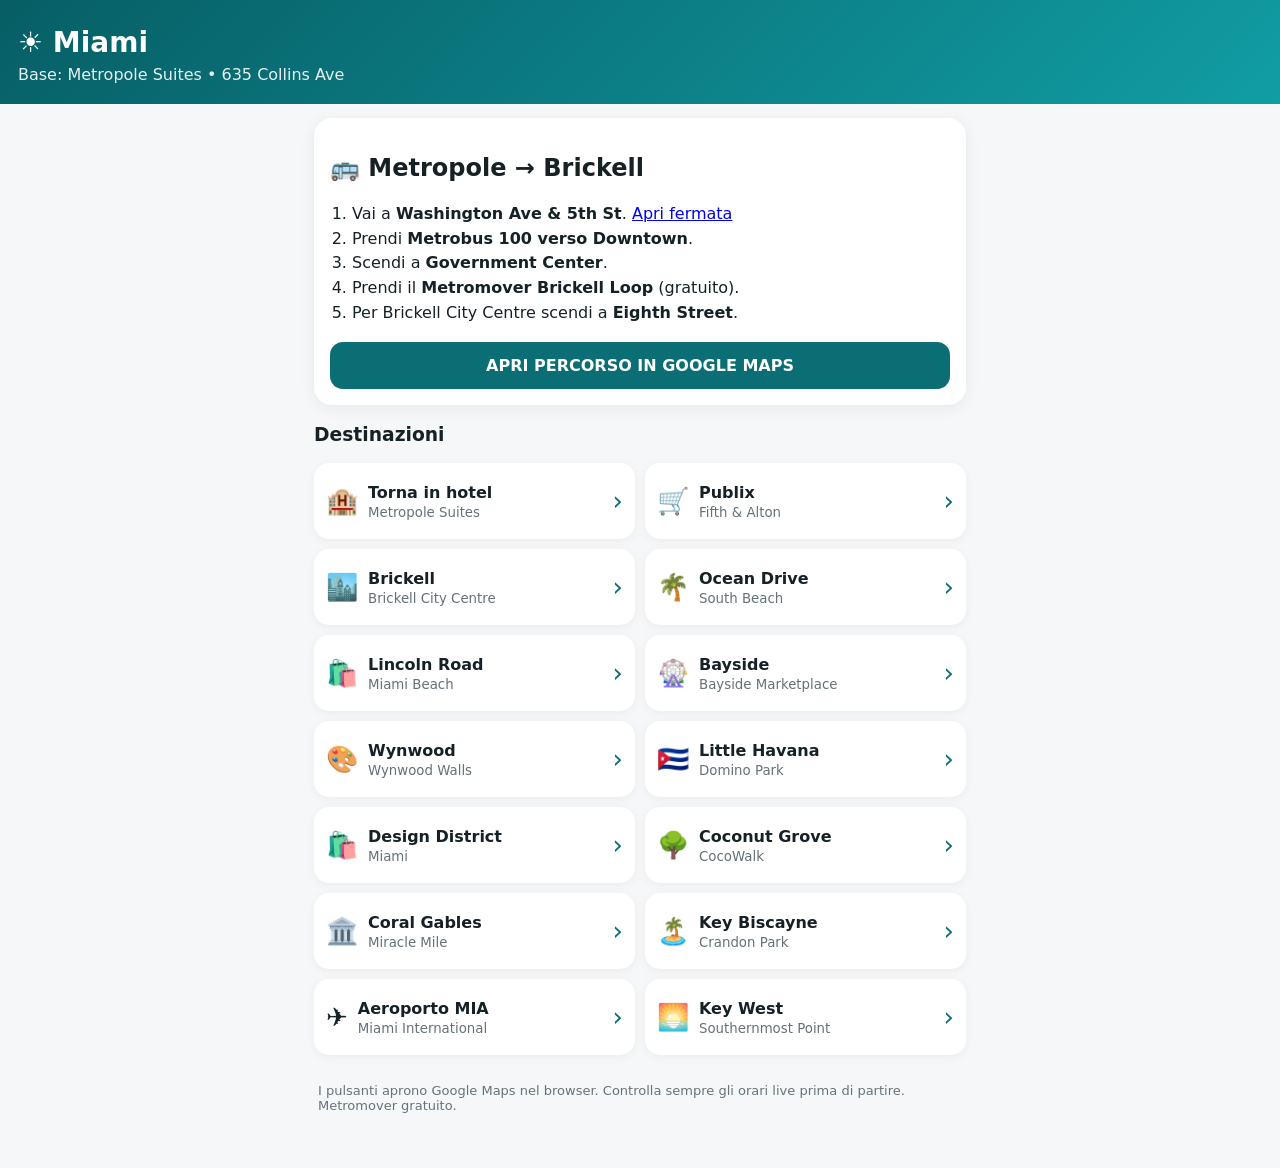
==== index.html @ a8f3425d "Add Miami travel app" ====
<!doctype html><html lang="it"><head><meta charset="utf-8"><meta name="viewport" content="width=device-width,initial-scale=1,viewport-fit=cover"><meta name="theme-color" content="#0b6e75"><link rel="manifest" href="manifest.webmanifest"><title>Miami • Guida famiglia</title><style>*{box-sizing:border-box}body{margin:0;font-family:system-ui,-apple-system,sans-serif;background:#f5f7f8;color:#162126}header{padding:26px 18px 20px;background:linear-gradient(135deg,#075e65,#119da4);color:white}header h1{margin:0;font-size:28px}header p{margin:6px 0 0;opacity:.9}main{max-width:680px;margin:auto;padding:14px}.hero{background:white;border-radius:18px;padding:16px;margin-bottom:14px;box-shadow:0 3px 16px #0001}.steps{padding-left:22px;line-height:1.55}.btn{display:block;text-align:center;background:#0b6e75;color:#fff;text-decoration:none;padding:14px;border-radius:13px;font-weight:700;margin-top:12px}.grid{display:grid;grid-template-columns:1fr 1fr;gap:10px}.card{min-height:76px;display:flex;align-items:center;gap:10px;padding:12px;background:white;border-radius:15px;text-decoration:none;color:inherit;box-shadow:0 2px 10px #0000000d}.ico{font-size:26px}.card span:nth-child(2){min-width:0;flex:1}small{display:block;color:#657178;margin-top:3px;white-space:nowrap;overflow:hidden;text-overflow:ellipsis}.go{font-size:26px;color:#0b6e75}.note{font-size:13px;color:#66747a;padding:15px 4px 28px}@media(max-width:430px){.grid{grid-template-columns:1fr}}</style></head><body><header><h1>☀️ Miami</h1><p>Base: Metropole Suites • 635 Collins Ave</p></header><main><section class="hero"><h2>🚌 Metropole → Brickell</h2><ol class="steps"><li>Vai a <b>Washington Ave & 5th St</b>. <a href="https://www.google.com/maps/search/?api=1&query=Washington+Ave+%26+5th+St%2C+Miami+Beach%2C+FL" target="_blank" rel="noopener">Apri fermata</a></li><li>Prendi <b>Metrobus 100 verso Downtown</b>.</li><li>Scendi a <b>Government Center</b>.</li><li>Prendi il <b>Metromover Brickell Loop</b> (gratuito).</li><li>Per Brickell City Centre scendi a <b>Eighth Street</b>.</li></ol><a class="btn" target="_blank" rel="noopener" href="https://www.google.com/maps/dir/?api=1&origin=Metropole+Suites+South+Beach%2C+635+Collins+Ave%2C+Miami+Beach%2C+FL&destination=Brickell+City+Centre%2C+Miami%2C+FL&travelmode=transit">APRI PERCORSO IN GOOGLE MAPS</a></section><h3>Destinazioni</h3><div class="grid"><a class="card" href="https://www.google.com/maps/search/?api=1&query=635%20Collins%20Ave%2C%20Miami%20Beach%2C%20FL%2033139" target="_blank"><span class="ico">🏨</span><span><b>Torna in hotel</b><small>Metropole Suites</small></span><span class="go">›</span></a><a class="card" href="https://www.google.com/maps/search/?api=1&query=1100%206th%20St%2C%20Miami%20Beach%2C%20FL%2033139" target="_blank"><span class="ico">🛒</span><span><b>Publix</b><small>Fifth & Alton</small></span><span class="go">›</span></a><a class="card" href="https://www.google.com/maps/search/?api=1&query=701%20S%20Miami%20Ave%2C%20Miami%2C%20FL%2033131" target="_blank"><span class="ico">🏙️</span><span><b>Brickell</b><small>Brickell City Centre</small></span><span class="go">›</span></a><a class="card" href="https://www.google.com/maps/search/?api=1&query=Ocean%20Dr%2C%20Miami%20Beach%2C%20FL" target="_blank"><span class="ico">🌴</span><span><b>Ocean Drive</b><small>South Beach</small></span><span class="go">›</span></a><a class="card" href="https://www.google.com/maps/search/?api=1&query=Lincoln%20Rd%2C%20Miami%20Beach%2C%20FL" target="_blank"><span class="ico">🛍️</span><span><b>Lincoln Road</b><small>Miami Beach</small></span><span class="go">›</span></a><a class="card" href="https://www.google.com/maps/search/?api=1&query=401%20Biscayne%20Blvd%2C%20Miami%2C%20FL%2033132" target="_blank"><span class="ico">🎡</span><span><b>Bayside</b><small>Bayside Marketplace</small></span><span class="go">›</span></a><a class="card" href="https://www.google.com/maps/search/?api=1&query=2516%20NW%202nd%20Ave%2C%20Miami%2C%20FL%2033127" target="_blank"><span class="ico">🎨</span><span><b>Wynwood</b><small>Wynwood Walls</small></span><span class="go">›</span></a><a class="card" href="https://www.google.com/maps/search/?api=1&query=1444%20SW%208th%20St%2C%20Miami%2C%20FL%2033135" target="_blank"><span class="ico">🇨🇺</span><span><b>Little Havana</b><small>Domino Park</small></span><span class="go">›</span></a><a class="card" href="https://www.google.com/maps/search/?api=1&query=140%20NE%2039th%20St%2C%20Miami%2C%20FL%2033137" target="_blank"><span class="ico">🛍️</span><span><b>Design District</b><small>Miami</small></span><span class="go">›</span></a><a class="card" href="https://www.google.com/maps/search/?api=1&query=3015%20Grand%20Ave%2C%20Miami%2C%20FL%2033133" target="_blank"><span class="ico">🌳</span><span><b>Coconut Grove</b><small>CocoWalk</small></span><span class="go">›</span></a><a class="card" href="https://www.google.com/maps/search/?api=1&query=Miracle%20Mile%2C%20Coral%20Gables%2C%20FL" target="_blank"><span class="ico">🏛️</span><span><b>Coral Gables</b><small>Miracle Mile</small></span><span class="go">›</span></a><a class="card" href="https://www.google.com/maps/search/?api=1&query=6747%20Crandon%20Blvd%2C%20Key%20Biscayne%2C%20FL%2033149" target="_blank"><span class="ico">🏝️</span><span><b>Key Biscayne</b><small>Crandon Park</small></span><span class="go">›</span></a><a class="card" href="https://www.google.com/maps/search/?api=1&query=2100%20NW%2042nd%20Ave%2C%20Miami%2C%20FL%2033142" target="_blank"><span class="ico">✈️</span><span><b>Aeroporto MIA</b><small>Miami International</small></span><span class="go">›</span></a><a class="card" href="https://www.google.com/maps/search/?api=1&query=1400%20Whitehead%20St%2C%20Key%20West%2C%20FL%2033040" target="_blank"><span class="ico">🌅</span><span><b>Key West</b><small>Southernmost Point</small></span><span class="go">›</span></a></div><p class="note">I pulsanti aprono Google Maps nel browser. Controlla sempre gli orari live prima di partire. Metromover gratuito.</p></main><script>if('serviceWorker'in navigator)navigator.serviceWorker.register('./sw.js').catch(()=>{});</script></body></html>
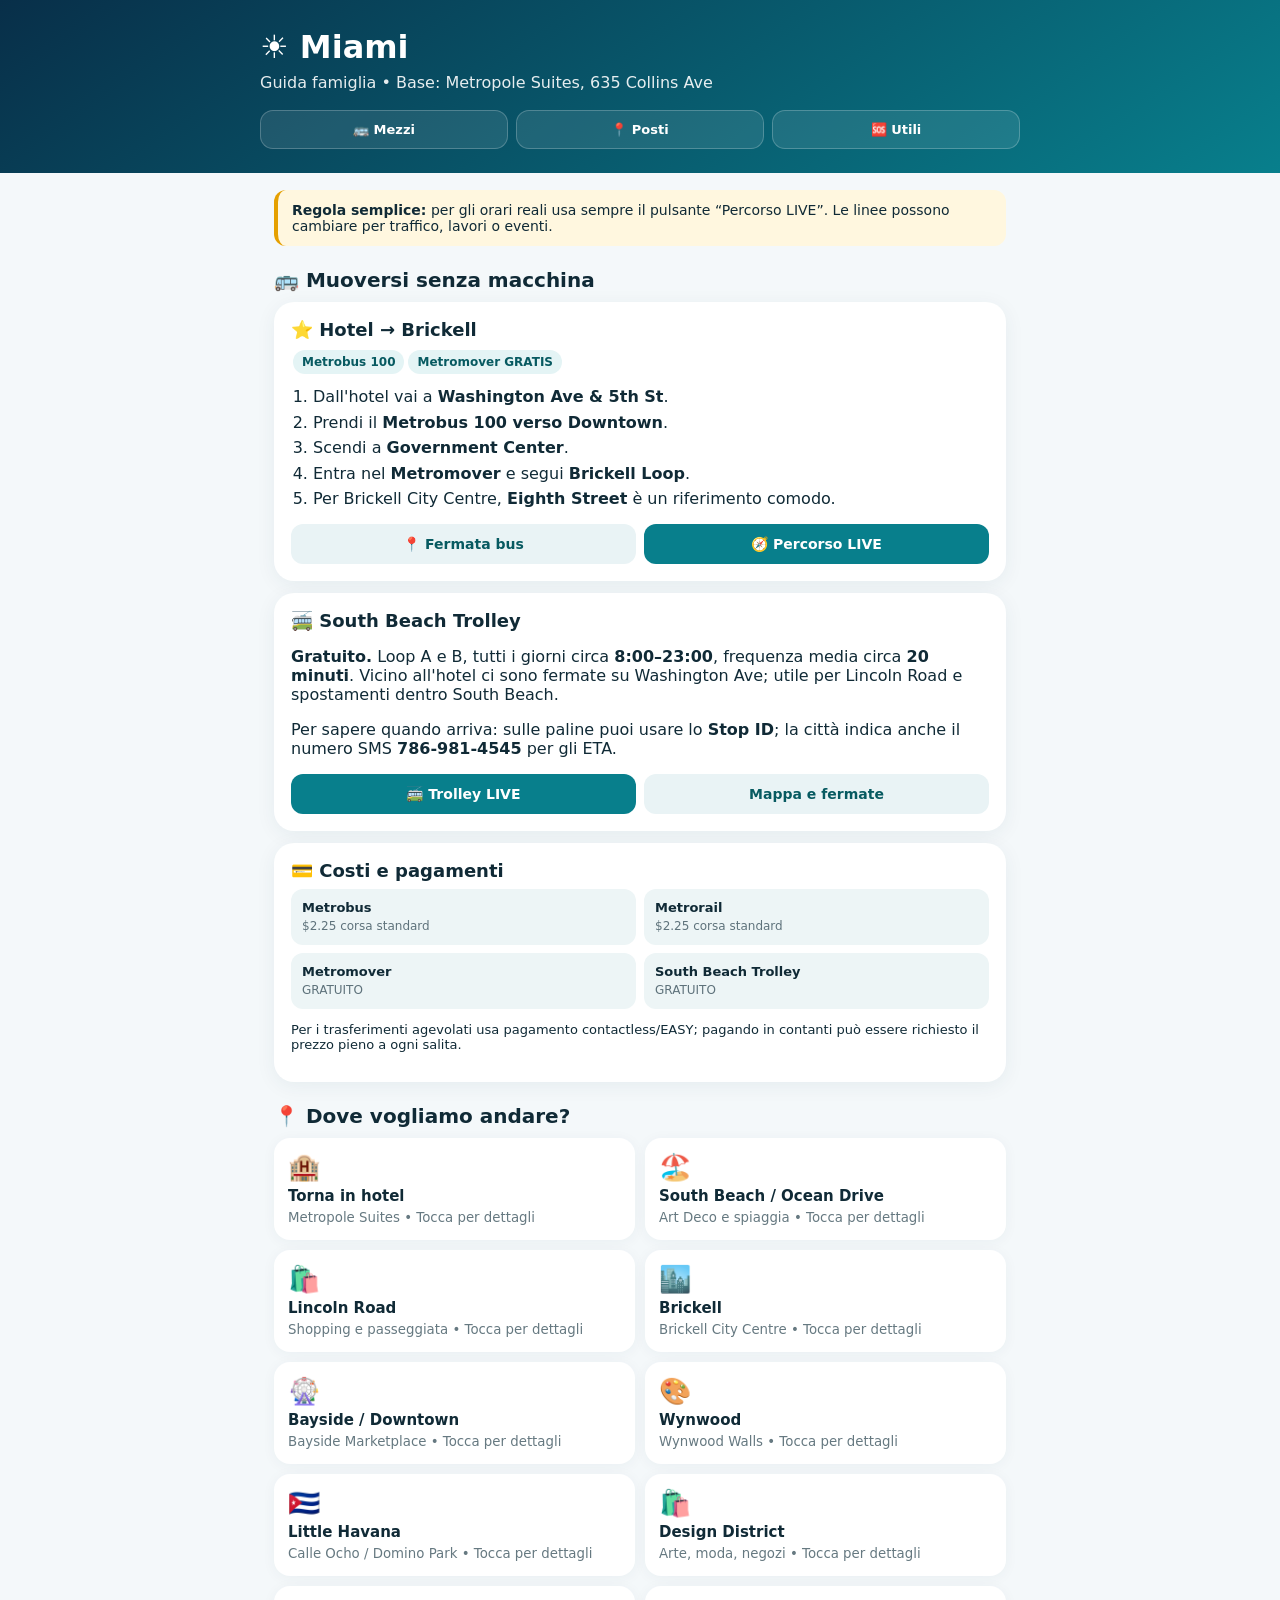
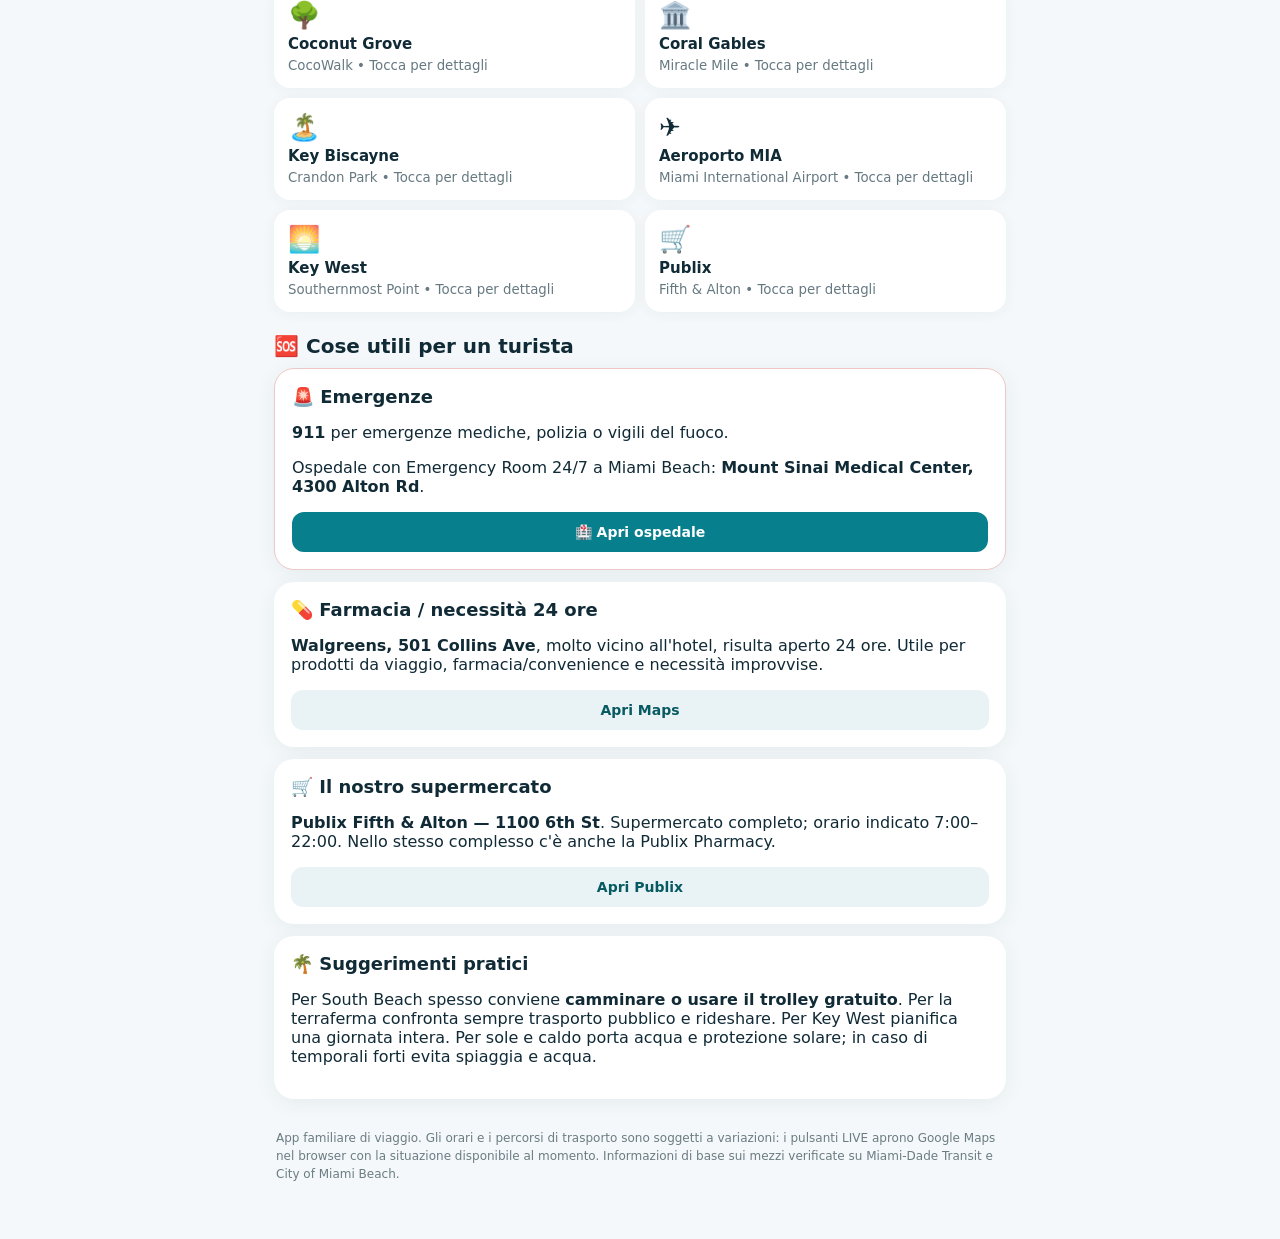
==== commit 02ab8bd6: "Upgrade Miami app with complete tourist and transit guide" ====
--- a/index.html
+++ b/index.html
@@ -1 +1 @@
-<!doctype html><html lang="it"><head><meta charset="utf-8"><meta name="viewport" content="width=device-width,initial-scale=1,viewport-fit=cover"><meta name="theme-color" content="#0b6e75"><link rel="manifest" href="manifest.webmanifest"><title>Miami • Guida famiglia</title><style>*{box-sizing:border-box}body{margin:0;font-family:system-ui,-apple-system,sans-serif;background:#f5f7f8;color:#162126}header{padding:26px 18px 20px;background:linear-gradient(135deg,#075e65,#119da4);color:white}header h1{margin:0;font-size:28px}header p{margin:6px 0 0;opacity:.9}main{max-width:680px;margin:auto;padding:14px}.hero{background:white;border-radius:18px;padding:16px;margin-bottom:14px;box-shadow:0 3px 16px #0001}.steps{padding-left:22px;line-height:1.55}.btn{display:block;text-align:center;background:#0b6e75;color:#fff;text-decoration:none;padding:14px;border-radius:13px;font-weight:700;margin-top:12px}.grid{display:grid;grid-template-columns:1fr 1fr;gap:10px}.card{min-height:76px;display:flex;align-items:center;gap:10px;padding:12px;background:white;border-radius:15px;text-decoration:none;color:inherit;box-shadow:0 2px 10px #0000000d}.ico{font-size:26px}.card span:nth-child(2){min-width:0;flex:1}small{display:block;color:#657178;margin-top:3px;white-space:nowrap;overflow:hidden;text-overflow:ellipsis}.go{font-size:26px;color:#0b6e75}.note{font-size:13px;color:#66747a;padding:15px 4px 28px}@media(max-width:430px){.grid{grid-template-columns:1fr}}</style></head><body><header><h1>☀️ Miami</h1><p>Base: Metropole Suites • 635 Collins Ave</p></header><main><section class="hero"><h2>🚌 Metropole → Brickell</h2><ol class="steps"><li>Vai a <b>Washington Ave & 5th St</b>. <a href="https://www.google.com/maps/search/?api=1&query=Washington+Ave+%26+5th+St%2C+Miami+Beach%2C+FL" target="_blank" rel="noopener">Apri fermata</a></li><li>Prendi <b>Metrobus 100 verso Downtown</b>.</li><li>Scendi a <b>Government Center</b>.</li><li>Prendi il <b>Metromover Brickell Loop</b> (gratuito).</li><li>Per Brickell City Centre scendi a <b>Eighth Street</b>.</li></ol><a class="btn" target="_blank" rel="noopener" href="https://www.google.com/maps/dir/?api=1&origin=Metropole+Suites+South+Beach%2C+635+Collins+Ave%2C+Miami+Beach%2C+FL&destination=Brickell+City+Centre%2C+Miami%2C+FL&travelmode=transit">APRI PERCORSO IN GOOGLE MAPS</a></section><h3>Destinazioni</h3><div class="grid"><a class="card" href="https://www.google.com/maps/search/?api=1&query=635%20Collins%20Ave%2C%20Miami%20Beach%2C%20FL%2033139" target="_blank"><span class="ico">🏨</span><span><b>Torna in hotel</b><small>Metropole Suites</small></span><span class="go">›</span></a><a class="card" href="https://www.google.com/maps/search/?api=1&query=1100%206th%20St%2C%20Miami%20Beach%2C%20FL%2033139" target="_blank"><span class="ico">🛒</span><span><b>Publix</b><small>Fifth & Alton</small></span><span class="go">›</span></a><a class="card" href="https://www.google.com/maps/search/?api=1&query=701%20S%20Miami%20Ave%2C%20Miami%2C%20FL%2033131" target="_blank"><span class="ico">🏙️</span><span><b>Brickell</b><small>Brickell City Centre</small></span><span class="go">›</span></a><a class="card" href="https://www.google.com/maps/search/?api=1&query=Ocean%20Dr%2C%20Miami%20Beach%2C%20FL" target="_blank"><span class="ico">🌴</span><span><b>Ocean Drive</b><small>South Beach</small></span><span class="go">›</span></a><a class="card" href="https://www.google.com/maps/search/?api=1&query=Lincoln%20Rd%2C%20Miami%20Beach%2C%20FL" target="_blank"><span class="ico">🛍️</span><span><b>Lincoln Road</b><small>Miami Beach</small></span><span class="go">›</span></a><a class="card" href="https://www.google.com/maps/search/?api=1&query=401%20Biscayne%20Blvd%2C%20Miami%2C%20FL%2033132" target="_blank"><span class="ico">🎡</span><span><b>Bayside</b><small>Bayside Marketplace</small></span><span class="go">›</span></a><a class="card" href="https://www.google.com/maps/search/?api=1&query=2516%20NW%202nd%20Ave%2C%20Miami%2C%20FL%2033127" target="_blank"><span class="ico">🎨</span><span><b>Wynwood</b><small>Wynwood Walls</small></span><span class="go">›</span></a><a class="card" href="https://www.google.com/maps/search/?api=1&query=1444%20SW%208th%20St%2C%20Miami%2C%20FL%2033135" target="_blank"><span class="ico">🇨🇺</span><span><b>Little Havana</b><small>Domino Park</small></span><span class="go">›</span></a><a class="card" href="https://www.google.com/maps/search/?api=1&query=140%20NE%2039th%20St%2C%20Miami%2C%20FL%2033137" target="_blank"><span class="ico">🛍️</span><span><b>Design District</b><small>Miami</small></span><span class="go">›</span></a><a class="card" href="https://www.google.com/maps/search/?api=1&query=3015%20Grand%20Ave%2C%20Miami%2C%20FL%2033133" target="_blank"><span class="ico">🌳</span><span><b>Coconut Grove</b><small>CocoWalk</small></span><span class="go">›</span></a><a class="card" href="https://www.google.com/maps/search/?api=1&query=Miracle%20Mile%2C%20Coral%20Gables%2C%20FL" target="_blank"><span class="ico">🏛️</span><span><b>Coral Gables</b><small>Miracle Mile</small></span><span class="go">›</span></a><a class="card" href="https://www.google.com/maps/search/?api=1&query=6747%20Crandon%20Blvd%2C%20Key%20Biscayne%2C%20FL%2033149" target="_blank"><span class="ico">🏝️</span><span><b>Key Biscayne</b><small>Crandon Park</small></span><span class="go">›</span></a><a class="card" href="https://www.google.com/maps/search/?api=1&query=2100%20NW%2042nd%20Ave%2C%20Miami%2C%20FL%2033142" target="_blank"><span class="ico">✈️</span><span><b>Aeroporto MIA</b><small>Miami International</small></span><span class="go">›</span></a><a class="card" href="https://www.google.com/maps/search/?api=1&query=1400%20Whitehead%20St%2C%20Key%20West%2C%20FL%2033040" target="_blank"><span class="ico">🌅</span><span><b>Key West</b><small>Southernmost Point</small></span><span class="go">›</span></a></div><p class="note">I pulsanti aprono Google Maps nel browser. Controlla sempre gli orari live prima di partire. Metromover gratuito.</p></main><script>if('serviceWorker'in navigator)navigator.serviceWorker.register('./sw.js').catch(()=>{});</script></body></html>+<!doctype html><html lang="it"><head><meta charset="utf-8"><meta name="viewport" content="width=device-width,initial-scale=1,viewport-fit=cover"><meta name="theme-color" content="#082f49"><link rel="manifest" href="manifest.webmanifest"><title>Miami • Guida famiglia</title><style>*{box-sizing:border-box}html{scroll-behavior:smooth}body{margin:0;font-family:system-ui,-apple-system,Segoe UI,sans-serif;background:#f4f8fa;color:#102a36}header{background:linear-gradient(145deg,#082f49,#087f8c);color:#fff;padding:28px 18px 24px}header .wrap,main{max-width:760px;margin:auto}h1{margin:0;font-size:32px}header p{margin:7px 0 0;opacity:.9}.quick{display:grid;grid-template-columns:repeat(3,1fr);gap:8px;margin-top:18px}.quick a{background:#ffffff18;border:1px solid #ffffff38;color:#fff;text-decoration:none;text-align:center;padding:11px 5px;border-radius:13px;font-size:13px;font-weight:700}main{padding:14px}.alert{background:#fff7df;border-left:4px solid #e5a000;padding:12px 14px;border-radius:12px;margin:3px 0 14px;font-size:14px}.section{margin:22px 0}.section h2{font-size:20px;margin:0 0 10px}.feature{background:#fff;border-radius:20px;padding:17px;box-shadow:0 4px 20px #173d4d10;margin-bottom:12px}.feature h3{margin:0 0 8px;font-size:18px}.steps{padding-left:22px;line-height:1.6;margin:8px 0}.pill{display:inline-block;background:#e4f4f5;color:#075a61;padding:5px 9px;border-radius:999px;font-size:12px;font-weight:800;margin:2px}.actions{display:flex;gap:8px;flex-wrap:wrap;margin-top:12px}.btn{flex:1;min-width:135px;text-align:center;background:#087f8c;color:white;text-decoration:none;padding:12px;border-radius:12px;font-weight:800;font-size:14px}.btn.alt{background:#e9f3f5;color:#075a61}.grid{display:grid;grid-template-columns:1fr 1fr;gap:10px}.place{background:#fff;border:0;border-radius:16px;padding:14px;text-align:left;box-shadow:0 2px 14px #173d4d0c;color:inherit;cursor:pointer;font:inherit;min-height:92px}.place b{display:block;font-size:15px;margin:5px 0 2px}.place small{color:#667981}.emoji{font-size:26px}.detail{display:none;background:#fff;border-radius:16px;padding:15px;margin-top:8px;box-shadow:0 3px 18px #173d4d12}.detail.open{display:block}.detail p{line-height:1.5;margin:7px 0}.facts{display:grid;grid-template-columns:1fr 1fr;gap:8px}.fact{background:#edf5f6;border-radius:12px;padding:11px}.fact b{display:block;font-size:13px}.fact span{font-size:12px;color:#5e727b}.emergency{border:1px solid #f0c7c7}.foot{font-size:12px;color:#6b7c83;line-height:1.5;padding:8px 2px 30px}@media(max-width:480px){.grid,.facts{grid-template-columns:1fr}.quick{grid-template-columns:repeat(3,1fr)}header{padding-top:22px}.place{min-height:78px}}</style></head><body><header><div class="wrap"><h1>☀️ Miami</h1><p>Guida famiglia • Base: Metropole Suites, 635 Collins Ave</p><div class="quick"><a href="#muoversi">🚌 Mezzi</a><a href="#posti">📍 Posti</a><a href="#utili">🆘 Utili</a></div></div></header><main><div class="alert"><b>Regola semplice:</b> per gli orari reali usa sempre il pulsante “Percorso LIVE”. Le linee possono cambiare per traffico, lavori o eventi.</div><section class="section" id="muoversi"><h2>🚌 Muoversi senza macchina</h2><div class="feature"><h3>⭐ Hotel → Brickell</h3><span class="pill">Metrobus 100</span><span class="pill">Metromover GRATIS</span><ol class="steps"><li>Dall'hotel vai a <b>Washington Ave & 5th St</b>.</li><li>Prendi il <b>Metrobus 100 verso Downtown</b>.</li><li>Scendi a <b>Government Center</b>.</li><li>Entra nel <b>Metromover</b> e segui <b>Brickell Loop</b>.</li><li>Per Brickell City Centre, <b>Eighth Street</b> è un riferimento comodo.</li></ol><div class="actions"><a class="btn alt" target="_blank" href="https://www.google.com/maps/search/?api=1&query=Washington+Ave+%26+5th+St%2C+Miami+Beach%2C+FL">📍 Fermata bus</a><a class="btn" target="_blank" href="https://www.google.com/maps/dir/?api=1&origin=635+Collins+Ave%2C+Miami+Beach%2C+FL&destination=701+S+Miami+Ave%2C+Miami%2C+FL&travelmode=transit">🧭 Percorso LIVE</a></div></div><div class="feature"><h3>🚎 South Beach Trolley</h3><p><b>Gratuito.</b> Loop A e B, tutti i giorni circa <b>8:00–23:00</b>, frequenza media circa <b>20 minuti</b>. Vicino all'hotel ci sono fermate su Washington Ave; utile per Lincoln Road e spostamenti dentro South Beach.</p><p>Per sapere quando arriva: sulle paline puoi usare lo <b>Stop ID</b>; la città indica anche il numero SMS <b>786-981-4545</b> per gli ETA.</p><div class="actions"><a class="btn" target="_blank" href="https://www.miamibeachfl.gov/trolleytracker/">🚎 Trolley LIVE</a><a class="btn alt" target="_blank" href="https://www.miamibeachfl.gov/city-hall/transportation/trolley/south-beach-trolley/">Mappa e fermate</a></div></div><div class="feature"><h3>💳 Costi e pagamenti</h3><div class="facts"><div class="fact"><b>Metrobus</b><span>$2.25 corsa standard</span></div><div class="fact"><b>Metrorail</b><span>$2.25 corsa standard</span></div><div class="fact"><b>Metromover</b><span>GRATUITO</span></div><div class="fact"><b>South Beach Trolley</b><span>GRATUITO</span></div></div><p style="font-size:13px">Per i trasferimenti agevolati usa pagamento contactless/EASY; pagando in contanti può essere richiesto il prezzo pieno a ogni salita.</p></div></section><section class="section" id="posti"><h2>📍 Dove vogliamo andare?</h2><div class="grid" id="places"></div><div id="details"></div></section><section class="section" id="utili"><h2>🆘 Cose utili per un turista</h2><div class="feature emergency"><h3>🚨 Emergenze</h3><p><b>911</b> per emergenze mediche, polizia o vigili del fuoco.</p><p>Ospedale con Emergency Room 24/7 a Miami Beach: <b>Mount Sinai Medical Center, 4300 Alton Rd</b>.</p><div class="actions"><a class="btn" target="_blank" href="https://www.google.com/maps/search/?api=1&query=Mount+Sinai+Medical+Center+4300+Alton+Rd+Miami+Beach">🏥 Apri ospedale</a></div></div><div class="feature"><h3>💊 Farmacia / necessità 24 ore</h3><p><b>Walgreens, 501 Collins Ave</b>, molto vicino all'hotel, risulta aperto 24 ore. Utile per prodotti da viaggio, farmacia/convenience e necessità improvvise.</p><div class="actions"><a class="btn alt" target="_blank" href="https://www.google.com/maps/search/?api=1&query=Walgreens+501+Collins+Ave+Miami+Beach">Apri Maps</a></div></div><div class="feature"><h3>🛒 Il nostro supermercato</h3><p><b>Publix Fifth & Alton — 1100 6th St</b>. Supermercato completo; orario indicato 7:00–22:00. Nello stesso complesso c'è anche la Publix Pharmacy.</p><div class="actions"><a class="btn alt" target="_blank" href="https://www.google.com/maps/search/?api=1&query=Publix+1100+6th+St+Miami+Beach">Apri Publix</a></div></div><div class="feature"><h3>🌴 Suggerimenti pratici</h3><p>Per South Beach spesso conviene <b>camminare o usare il trolley gratuito</b>. Per la terraferma confronta sempre trasporto pubblico e rideshare. Per Key West pianifica una giornata intera. Per sole e caldo porta acqua e protezione solare; in caso di temporali forti evita spiaggia e acqua.</p></div></section><p class="foot">App familiare di viaggio. Gli orari e i percorsi di trasporto sono soggetti a variazioni: i pulsanti LIVE aprono Google Maps nel browser con la situazione disponibile al momento. Informazioni di base sui mezzi verificate su Miami-Dade Transit e City of Miami Beach.</p></main><script>const O='635 Collins Ave, Miami Beach, FL';const P=[['🏨','Torna in hotel','Metropole Suites','635 Collins Ave, Miami Beach, FL','A piedi se sei a South Beach; da fuori zona usa il percorso live.'],['🏖️','South Beach / Ocean Drive','Art Deco e spiaggia','Ocean Dr, Miami Beach, FL','Dall’hotel è la zona più semplice: vai a piedi.'],['🛍️','Lincoln Road','Shopping e passeggiata','Lincoln Rd, Miami Beach, FL','A piedi oppure South Beach Trolley gratuito.'],['🏙️','Brickell','Brickell City Centre','701 S Miami Ave, Miami, FL','Bus 100 verso Downtown → Government Center → Metromover Brickell Loop.'],['🎡','Bayside / Downtown','Bayside Marketplace','401 Biscayne Blvd, Miami, FL','Verso Downtown con trasporto pubblico; controlla il percorso live per la fermata migliore del momento.'],['🎨','Wynwood','Wynwood Walls','2516 NW 2nd Ave, Miami, FL','Fuori Miami Beach: percorso transit live oppure rideshare.'],['🇨🇺','Little Havana','Calle Ocho / Domino Park','1444 SW 8th St, Miami, FL','Da South Beach richiede collegamenti; usa il transit live o rideshare.'],['🛍️','Design District','Arte, moda, negozi','140 NE 39th St, Miami, FL','Percorso transit live o rideshare.'],['🌳','Coconut Grove','CocoWalk','3015 Grand Ave, Miami, FL','Più lontano: transit live; Metrorail può essere parte del percorso.'],['🏛️','Coral Gables','Miracle Mile','Miracle Mile, Coral Gables, FL','Più lontano: controlla transit live o rideshare.'],['🏝️','Key Biscayne','Crandon Park','6747 Crandon Blvd, Key Biscayne, FL','Per una famiglia è spesso più semplice auto/rideshare; verifica comunque transit live.'],['✈️','Aeroporto MIA','Miami International Airport','2100 NW 42nd Ave, Miami, FL','Controlla transit live; con bagagli confronta anche rideshare.'],['🌅','Key West','Southernmost Point','1400 Whitehead St, Key West, FL','Gita lunga: non è uno spostamento urbano. Auto o servizio intercity; pianifica andata e ritorno prima di partire.'],['🛒','Publix','Fifth & Alton','1100 6th St, Miami Beach, FL','Vicino all’hotel; comodo per spesa e farmacia.']];const g=q=>'https://www.google.com/maps/search/?api=1&query='+encodeURIComponent(q),d=q=>'https://www.google.com/maps/dir/?api=1&origin='+encodeURIComponent(O)+'&destination='+encodeURIComponent(q)+'&travelmode=transit';const grid=document.getElementById('places'),det=document.getElementById('details');P.forEach((p,i)=>{let b=document.createElement('button');b.className='place';b.innerHTML=`<span class="emoji">${p[0]}</span><b>${p[1]}</b><small>${p[2]} • Tocca per dettagli</small>`;b.addEventListener('click',()=>{det.innerHTML=`<div class="detail open"><h3>${p[0]} ${p[1]}</h3><p><b>${p[2]}</b></p><p>${p[4]}</p><div class="actions"><a class="btn alt" target="_blank" href="${g(p[3])}">📍 Apri posto</a><a class="btn" target="_blank" href="${d(p[3])}">🚌 Percorso LIVE</a></div></div>`;det.scrollIntoView({behavior:'smooth',block:'nearest'})});grid.appendChild(b)});if('serviceWorker'in navigator)navigator.serviceWorker.register('./sw.js').catch(()=>{});</script></body></html>
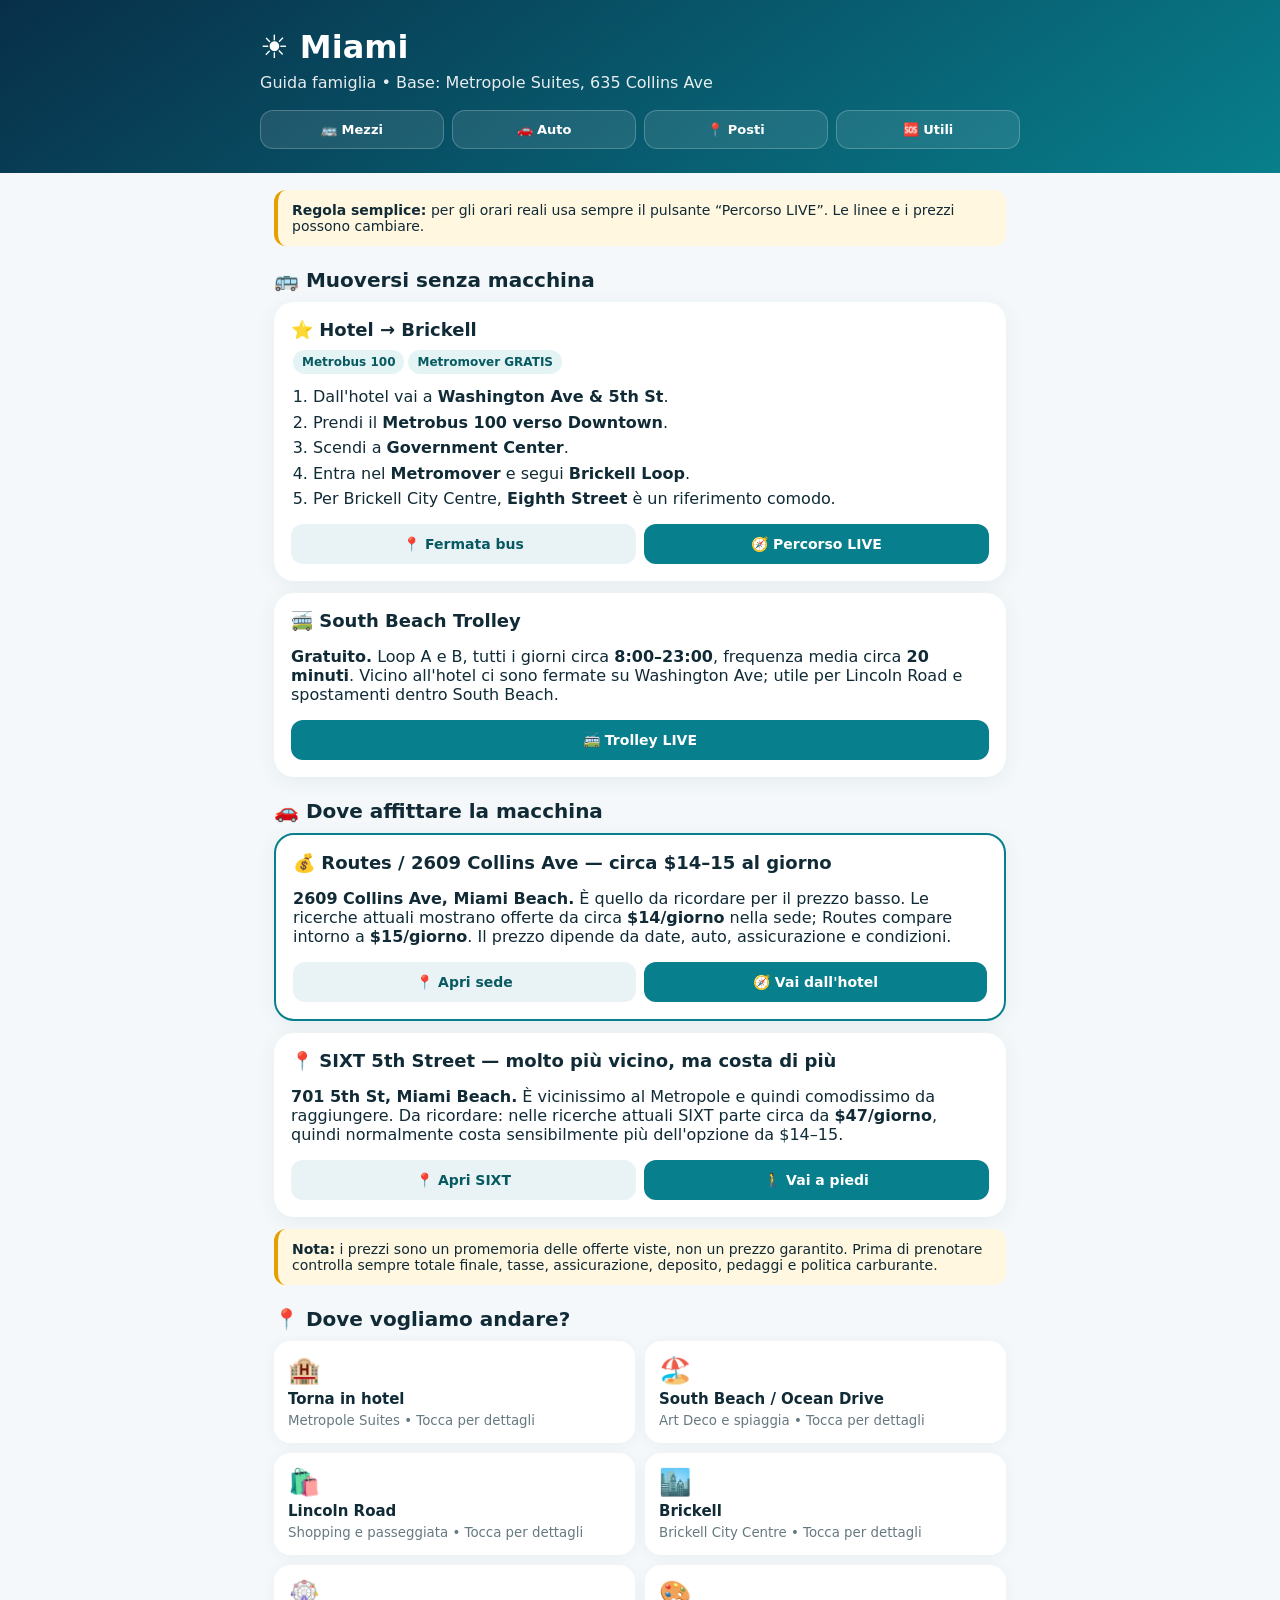
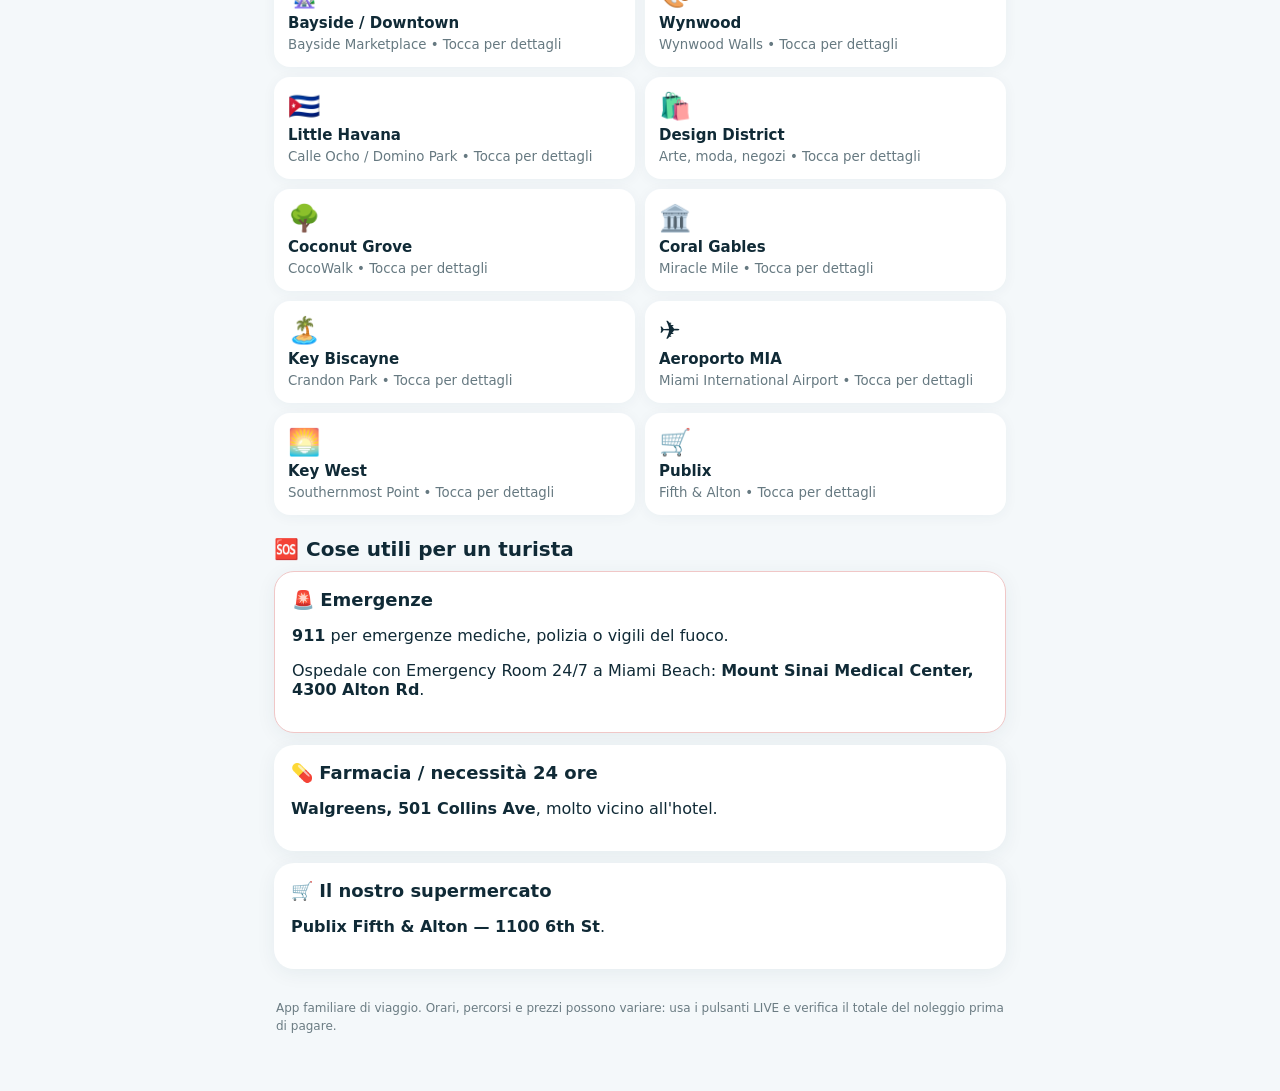
==== commit 7f7f21d7: "Aggiunge autonoleggi vicini al Metropole con prezzi indicativi" ====
--- a/index.html
+++ b/index.html
@@ -1 +1 @@
-<!doctype html><html lang="it"><head><meta charset="utf-8"><meta name="viewport" content="width=device-width,initial-scale=1,viewport-fit=cover"><meta name="theme-color" content="#082f49"><link rel="manifest" href="manifest.webmanifest"><title>Miami • Guida famiglia</title><style>*{box-sizing:border-box}html{scroll-behavior:smooth}body{margin:0;font-family:system-ui,-apple-system,Segoe UI,sans-serif;background:#f4f8fa;color:#102a36}header{background:linear-gradient(145deg,#082f49,#087f8c);color:#fff;padding:28px 18px 24px}header .wrap,main{max-width:760px;margin:auto}h1{margin:0;font-size:32px}header p{margin:7px 0 0;opacity:.9}.quick{display:grid;grid-template-columns:repeat(3,1fr);gap:8px;margin-top:18px}.quick a{background:#ffffff18;border:1px solid #ffffff38;color:#fff;text-decoration:none;text-align:center;padding:11px 5px;border-radius:13px;font-size:13px;font-weight:700}main{padding:14px}.alert{background:#fff7df;border-left:4px solid #e5a000;padding:12px 14px;border-radius:12px;margin:3px 0 14px;font-size:14px}.section{margin:22px 0}.section h2{font-size:20px;margin:0 0 10px}.feature{background:#fff;border-radius:20px;padding:17px;box-shadow:0 4px 20px #173d4d10;margin-bottom:12px}.feature h3{margin:0 0 8px;font-size:18px}.steps{padding-left:22px;line-height:1.6;margin:8px 0}.pill{display:inline-block;background:#e4f4f5;color:#075a61;padding:5px 9px;border-radius:999px;font-size:12px;font-weight:800;margin:2px}.actions{display:flex;gap:8px;flex-wrap:wrap;margin-top:12px}.btn{flex:1;min-width:135px;text-align:center;background:#087f8c;color:white;text-decoration:none;padding:12px;border-radius:12px;font-weight:800;font-size:14px}.btn.alt{background:#e9f3f5;color:#075a61}.grid{display:grid;grid-template-columns:1fr 1fr;gap:10px}.place{background:#fff;border:0;border-radius:16px;padding:14px;text-align:left;box-shadow:0 2px 14px #173d4d0c;color:inherit;cursor:pointer;font:inherit;min-height:92px}.place b{display:block;font-size:15px;margin:5px 0 2px}.place small{color:#667981}.emoji{font-size:26px}.detail{display:none;background:#fff;border-radius:16px;padding:15px;margin-top:8px;box-shadow:0 3px 18px #173d4d12}.detail.open{display:block}.detail p{line-height:1.5;margin:7px 0}.facts{display:grid;grid-template-columns:1fr 1fr;gap:8px}.fact{background:#edf5f6;border-radius:12px;padding:11px}.fact b{display:block;font-size:13px}.fact span{font-size:12px;color:#5e727b}.emergency{border:1px solid #f0c7c7}.foot{font-size:12px;color:#6b7c83;line-height:1.5;padding:8px 2px 30px}@media(max-width:480px){.grid,.facts{grid-template-columns:1fr}.quick{grid-template-columns:repeat(3,1fr)}header{padding-top:22px}.place{min-height:78px}}</style></head><body><header><div class="wrap"><h1>☀️ Miami</h1><p>Guida famiglia • Base: Metropole Suites, 635 Collins Ave</p><div class="quick"><a href="#muoversi">🚌 Mezzi</a><a href="#posti">📍 Posti</a><a href="#utili">🆘 Utili</a></div></div></header><main><div class="alert"><b>Regola semplice:</b> per gli orari reali usa sempre il pulsante “Percorso LIVE”. Le linee possono cambiare per traffico, lavori o eventi.</div><section class="section" id="muoversi"><h2>🚌 Muoversi senza macchina</h2><div class="feature"><h3>⭐ Hotel → Brickell</h3><span class="pill">Metrobus 100</span><span class="pill">Metromover GRATIS</span><ol class="steps"><li>Dall'hotel vai a <b>Washington Ave & 5th St</b>.</li><li>Prendi il <b>Metrobus 100 verso Downtown</b>.</li><li>Scendi a <b>Government Center</b>.</li><li>Entra nel <b>Metromover</b> e segui <b>Brickell Loop</b>.</li><li>Per Brickell City Centre, <b>Eighth Street</b> è un riferimento comodo.</li></ol><div class="actions"><a class="btn alt" target="_blank" href="https://www.google.com/maps/search/?api=1&query=Washington+Ave+%26+5th+St%2C+Miami+Beach%2C+FL">📍 Fermata bus</a><a class="btn" target="_blank" href="https://www.google.com/maps/dir/?api=1&origin=635+Collins+Ave%2C+Miami+Beach%2C+FL&destination=701+S+Miami+Ave%2C+Miami%2C+FL&travelmode=transit">🧭 Percorso LIVE</a></div></div><div class="feature"><h3>🚎 South Beach Trolley</h3><p><b>Gratuito.</b> Loop A e B, tutti i giorni circa <b>8:00–23:00</b>, frequenza media circa <b>20 minuti</b>. Vicino all'hotel ci sono fermate su Washington Ave; utile per Lincoln Road e spostamenti dentro South Beach.</p><p>Per sapere quando arriva: sulle paline puoi usare lo <b>Stop ID</b>; la città indica anche il numero SMS <b>786-981-4545</b> per gli ETA.</p><div class="actions"><a class="btn" target="_blank" href="https://www.miamibeachfl.gov/trolleytracker/">🚎 Trolley LIVE</a><a class="btn alt" target="_blank" href="https://www.miamibeachfl.gov/city-hall/transportation/trolley/south-beach-trolley/">Mappa e fermate</a></div></div><div class="feature"><h3>💳 Costi e pagamenti</h3><div class="facts"><div class="fact"><b>Metrobus</b><span>$2.25 corsa standard</span></div><div class="fact"><b>Metrorail</b><span>$2.25 corsa standard</span></div><div class="fact"><b>Metromover</b><span>GRATUITO</span></div><div class="fact"><b>South Beach Trolley</b><span>GRATUITO</span></div></div><p style="font-size:13px">Per i trasferimenti agevolati usa pagamento contactless/EASY; pagando in contanti può essere richiesto il prezzo pieno a ogni salita.</p></div></section><section class="section" id="posti"><h2>📍 Dove vogliamo andare?</h2><div class="grid" id="places"></div><div id="details"></div></section><section class="section" id="utili"><h2>🆘 Cose utili per un turista</h2><div class="feature emergency"><h3>🚨 Emergenze</h3><p><b>911</b> per emergenze mediche, polizia o vigili del fuoco.</p><p>Ospedale con Emergency Room 24/7 a Miami Beach: <b>Mount Sinai Medical Center, 4300 Alton Rd</b>.</p><div class="actions"><a class="btn" target="_blank" href="https://www.google.com/maps/search/?api=1&query=Mount+Sinai+Medical+Center+4300+Alton+Rd+Miami+Beach">🏥 Apri ospedale</a></div></div><div class="feature"><h3>💊 Farmacia / necessità 24 ore</h3><p><b>Walgreens, 501 Collins Ave</b>, molto vicino all'hotel, risulta aperto 24 ore. Utile per prodotti da viaggio, farmacia/convenience e necessità improvvise.</p><div class="actions"><a class="btn alt" target="_blank" href="https://www.google.com/maps/search/?api=1&query=Walgreens+501+Collins+Ave+Miami+Beach">Apri Maps</a></div></div><div class="feature"><h3>🛒 Il nostro supermercato</h3><p><b>Publix Fifth & Alton — 1100 6th St</b>. Supermercato completo; orario indicato 7:00–22:00. Nello stesso complesso c'è anche la Publix Pharmacy.</p><div class="actions"><a class="btn alt" target="_blank" href="https://www.google.com/maps/search/?api=1&query=Publix+1100+6th+St+Miami+Beach">Apri Publix</a></div></div><div class="feature"><h3>🌴 Suggerimenti pratici</h3><p>Per South Beach spesso conviene <b>camminare o usare il trolley gratuito</b>. Per la terraferma confronta sempre trasporto pubblico e rideshare. Per Key West pianifica una giornata intera. Per sole e caldo porta acqua e protezione solare; in caso di temporali forti evita spiaggia e acqua.</p></div></section><p class="foot">App familiare di viaggio. Gli orari e i percorsi di trasporto sono soggetti a variazioni: i pulsanti LIVE aprono Google Maps nel browser con la situazione disponibile al momento. Informazioni di base sui mezzi verificate su Miami-Dade Transit e City of Miami Beach.</p></main><script>const O='635 Collins Ave, Miami Beach, FL';const P=[['🏨','Torna in hotel','Metropole Suites','635 Collins Ave, Miami Beach, FL','A piedi se sei a South Beach; da fuori zona usa il percorso live.'],['🏖️','South Beach / Ocean Drive','Art Deco e spiaggia','Ocean Dr, Miami Beach, FL','Dall’hotel è la zona più semplice: vai a piedi.'],['🛍️','Lincoln Road','Shopping e passeggiata','Lincoln Rd, Miami Beach, FL','A piedi oppure South Beach Trolley gratuito.'],['🏙️','Brickell','Brickell City Centre','701 S Miami Ave, Miami, FL','Bus 100 verso Downtown → Government Center → Metromover Brickell Loop.'],['🎡','Bayside / Downtown','Bayside Marketplace','401 Biscayne Blvd, Miami, FL','Verso Downtown con trasporto pubblico; controlla il percorso live per la fermata migliore del momento.'],['🎨','Wynwood','Wynwood Walls','2516 NW 2nd Ave, Miami, FL','Fuori Miami Beach: percorso transit live oppure rideshare.'],['🇨🇺','Little Havana','Calle Ocho / Domino Park','1444 SW 8th St, Miami, FL','Da South Beach richiede collegamenti; usa il transit live o rideshare.'],['🛍️','Design District','Arte, moda, negozi','140 NE 39th St, Miami, FL','Percorso transit live o rideshare.'],['🌳','Coconut Grove','CocoWalk','3015 Grand Ave, Miami, FL','Più lontano: transit live; Metrorail può essere parte del percorso.'],['🏛️','Coral Gables','Miracle Mile','Miracle Mile, Coral Gables, FL','Più lontano: controlla transit live o rideshare.'],['🏝️','Key Biscayne','Crandon Park','6747 Crandon Blvd, Key Biscayne, FL','Per una famiglia è spesso più semplice auto/rideshare; verifica comunque transit live.'],['✈️','Aeroporto MIA','Miami International Airport','2100 NW 42nd Ave, Miami, FL','Controlla transit live; con bagagli confronta anche rideshare.'],['🌅','Key West','Southernmost Point','1400 Whitehead St, Key West, FL','Gita lunga: non è uno spostamento urbano. Auto o servizio intercity; pianifica andata e ritorno prima di partire.'],['🛒','Publix','Fifth & Alton','1100 6th St, Miami Beach, FL','Vicino all’hotel; comodo per spesa e farmacia.']];const g=q=>'https://www.google.com/maps/search/?api=1&query='+encodeURIComponent(q),d=q=>'https://www.google.com/maps/dir/?api=1&origin='+encodeURIComponent(O)+'&destination='+encodeURIComponent(q)+'&travelmode=transit';const grid=document.getElementById('places'),det=document.getElementById('details');P.forEach((p,i)=>{let b=document.createElement('button');b.className='place';b.innerHTML=`<span class="emoji">${p[0]}</span><b>${p[1]}</b><small>${p[2]} • Tocca per dettagli</small>`;b.addEventListener('click',()=>{det.innerHTML=`<div class="detail open"><h3>${p[0]} ${p[1]}</h3><p><b>${p[2]}</b></p><p>${p[4]}</p><div class="actions"><a class="btn alt" target="_blank" href="${g(p[3])}">📍 Apri posto</a><a class="btn" target="_blank" href="${d(p[3])}">🚌 Percorso LIVE</a></div></div>`;det.scrollIntoView({behavior:'smooth',block:'nearest'})});grid.appendChild(b)});if('serviceWorker'in navigator)navigator.serviceWorker.register('./sw.js').catch(()=>{});</script></body></html>+<!doctype html><html lang="it"><head><meta charset="utf-8"><meta name="viewport" content="width=device-width,initial-scale=1,viewport-fit=cover"><meta name="theme-color" content="#082f49"><link rel="manifest" href="manifest.webmanifest"><title>Miami • Guida famiglia</title><style>*{box-sizing:border-box}html{scroll-behavior:smooth}body{margin:0;font-family:system-ui,-apple-system,Segoe UI,sans-serif;background:#f4f8fa;color:#102a36}header{background:linear-gradient(145deg,#082f49,#087f8c);color:#fff;padding:28px 18px 24px}header .wrap,main{max-width:760px;margin:auto}h1{margin:0;font-size:32px}header p{margin:7px 0 0;opacity:.9}.quick{display:grid;grid-template-columns:repeat(4,1fr);gap:8px;margin-top:18px}.quick a{background:#ffffff18;border:1px solid #ffffff38;color:#fff;text-decoration:none;text-align:center;padding:11px 5px;border-radius:13px;font-size:13px;font-weight:700}main{padding:14px}.alert{background:#fff7df;border-left:4px solid #e5a000;padding:12px 14px;border-radius:12px;margin:3px 0 14px;font-size:14px}.section{margin:22px 0}.section h2{font-size:20px;margin:0 0 10px}.feature{background:#fff;border-radius:20px;padding:17px;box-shadow:0 4px 20px #173d4d10;margin-bottom:12px}.feature h3{margin:0 0 8px;font-size:18px}.steps{padding-left:22px;line-height:1.6;margin:8px 0}.pill{display:inline-block;background:#e4f4f5;color:#075a61;padding:5px 9px;border-radius:999px;font-size:12px;font-weight:800;margin:2px}.actions{display:flex;gap:8px;flex-wrap:wrap;margin-top:12px}.btn{flex:1;min-width:135px;text-align:center;background:#087f8c;color:white;text-decoration:none;padding:12px;border-radius:12px;font-weight:800;font-size:14px}.btn.alt{background:#e9f3f5;color:#075a61}.grid{display:grid;grid-template-columns:1fr 1fr;gap:10px}.place{background:#fff;border:0;border-radius:16px;padding:14px;text-align:left;box-shadow:0 2px 14px #173d4d0c;color:inherit;cursor:pointer;font:inherit;min-height:92px}.place b{display:block;font-size:15px;margin:5px 0 2px}.place small{color:#667981}.emoji{font-size:26px}.detail{display:none;background:#fff;border-radius:16px;padding:15px;margin-top:8px;box-shadow:0 3px 18px #173d4d12}.detail.open{display:block}.detail p{line-height:1.5;margin:7px 0}.facts{display:grid;grid-template-columns:1fr 1fr;gap:8px}.fact{background:#edf5f6;border-radius:12px;padding:11px}.fact b{display:block;font-size:13px}.fact span{font-size:12px;color:#5e727b}.emergency{border:1px solid #f0c7c7}.cheap{border:2px solid #087f8c}.foot{font-size:12px;color:#6b7c83;line-height:1.5;padding:8px 2px 30px}@media(max-width:480px){.grid,.facts{grid-template-columns:1fr}.quick{grid-template-columns:repeat(2,1fr)}header{padding-top:22px}.place{min-height:78px}}</style></head><body><header><div class="wrap"><h1>☀️ Miami</h1><p>Guida famiglia • Base: Metropole Suites, 635 Collins Ave</p><div class="quick"><a href="#muoversi">🚌 Mezzi</a><a href="#auto">🚗 Auto</a><a href="#posti">📍 Posti</a><a href="#utili">🆘 Utili</a></div></div></header><main><div class="alert"><b>Regola semplice:</b> per gli orari reali usa sempre il pulsante “Percorso LIVE”. Le linee e i prezzi possono cambiare.</div><section class="section" id="muoversi"><h2>🚌 Muoversi senza macchina</h2><div class="feature"><h3>⭐ Hotel → Brickell</h3><span class="pill">Metrobus 100</span><span class="pill">Metromover GRATIS</span><ol class="steps"><li>Dall'hotel vai a <b>Washington Ave & 5th St</b>.</li><li>Prendi il <b>Metrobus 100 verso Downtown</b>.</li><li>Scendi a <b>Government Center</b>.</li><li>Entra nel <b>Metromover</b> e segui <b>Brickell Loop</b>.</li><li>Per Brickell City Centre, <b>Eighth Street</b> è un riferimento comodo.</li></ol><div class="actions"><a class="btn alt" target="_blank" href="https://www.google.com/maps/search/?api=1&query=Washington+Ave+%26+5th+St%2C+Miami+Beach%2C+FL">📍 Fermata bus</a><a class="btn" target="_blank" href="https://www.google.com/maps/dir/?api=1&origin=635+Collins+Ave%2C+Miami+Beach%2C+FL&destination=701+S+Miami+Ave%2C+Miami%2C+FL&travelmode=transit">🧭 Percorso LIVE</a></div></div><div class="feature"><h3>🚎 South Beach Trolley</h3><p><b>Gratuito.</b> Loop A e B, tutti i giorni circa <b>8:00–23:00</b>, frequenza media circa <b>20 minuti</b>. Vicino all'hotel ci sono fermate su Washington Ave; utile per Lincoln Road e spostamenti dentro South Beach.</p><div class="actions"><a class="btn" target="_blank" href="https://www.miamibeachfl.gov/trolleytracker/">🚎 Trolley LIVE</a></div></div></section><section class="section" id="auto"><h2>🚗 Dove affittare la macchina</h2><div class="feature cheap"><h3>💰 Routes / 2609 Collins Ave — circa $14–15 al giorno</h3><p><b>2609 Collins Ave, Miami Beach.</b> È quello da ricordare per il prezzo basso. Le ricerche attuali mostrano offerte da circa <b>$14/giorno</b> nella sede; Routes compare intorno a <b>$15/giorno</b>. Il prezzo dipende da date, auto, assicurazione e condizioni.</p><div class="actions"><a class="btn alt" target="_blank" href="https://www.google.com/maps/search/?api=1&query=Routes+Car+Rental+2609+Collins+Ave+Miami+Beach+FL">📍 Apri sede</a><a class="btn" target="_blank" href="https://www.google.com/maps/dir/?api=1&origin=635+Collins+Ave%2C+Miami+Beach%2C+FL&destination=2609+Collins+Ave%2C+Miami+Beach%2C+FL&travelmode=transit">🧭 Vai dall'hotel</a></div></div><div class="feature"><h3>📍 SIXT 5th Street — molto più vicino, ma costa di più</h3><p><b>701 5th St, Miami Beach.</b> È vicinissimo al Metropole e quindi comodissimo da raggiungere. Da ricordare: nelle ricerche attuali SIXT parte circa da <b>$47/giorno</b>, quindi normalmente costa sensibilmente più dell'opzione da $14–15.</p><div class="actions"><a class="btn alt" target="_blank" href="https://www.google.com/maps/search/?api=1&query=SIXT+Rent+a+Car+701+5th+St+Miami+Beach+FL">📍 Apri SIXT</a><a class="btn" target="_blank" href="https://www.google.com/maps/dir/?api=1&origin=635+Collins+Ave%2C+Miami+Beach%2C+FL&destination=701+5th+St%2C+Miami+Beach%2C+FL&travelmode=walking">🚶 Vai a piedi</a></div></div><div class="alert"><b>Nota:</b> i prezzi sono un promemoria delle offerte viste, non un prezzo garantito. Prima di prenotare controlla sempre totale finale, tasse, assicurazione, deposito, pedaggi e politica carburante.</div></section><section class="section" id="posti"><h2>📍 Dove vogliamo andare?</h2><div class="grid" id="places"></div><div id="details"></div></section><section class="section" id="utili"><h2>🆘 Cose utili per un turista</h2><div class="feature emergency"><h3>🚨 Emergenze</h3><p><b>911</b> per emergenze mediche, polizia o vigili del fuoco.</p><p>Ospedale con Emergency Room 24/7 a Miami Beach: <b>Mount Sinai Medical Center, 4300 Alton Rd</b>.</p></div><div class="feature"><h3>💊 Farmacia / necessità 24 ore</h3><p><b>Walgreens, 501 Collins Ave</b>, molto vicino all'hotel.</p></div><div class="feature"><h3>🛒 Il nostro supermercato</h3><p><b>Publix Fifth & Alton — 1100 6th St</b>.</p></div></section><p class="foot">App familiare di viaggio. Orari, percorsi e prezzi possono variare: usa i pulsanti LIVE e verifica il totale del noleggio prima di pagare.</p></main><script>const O='635 Collins Ave, Miami Beach, FL';const P=[['🏨','Torna in hotel','Metropole Suites','635 Collins Ave, Miami Beach, FL','A piedi se sei a South Beach; da fuori zona usa il percorso live.'],['🏖️','South Beach / Ocean Drive','Art Deco e spiaggia','Ocean Dr, Miami Beach, FL','Dall’hotel è la zona più semplice: vai a piedi.'],['🛍️','Lincoln Road','Shopping e passeggiata','Lincoln Rd, Miami Beach, FL','A piedi oppure South Beach Trolley gratuito.'],['🏙️','Brickell','Brickell City Centre','701 S Miami Ave, Miami, FL','Bus 100 verso Downtown → Government Center → Metromover Brickell Loop.'],['🎡','Bayside / Downtown','Bayside Marketplace','401 Biscayne Blvd, Miami, FL','Verso Downtown con trasporto pubblico; controlla il percorso live.'],['🎨','Wynwood','Wynwood Walls','2516 NW 2nd Ave, Miami, FL','Fuori Miami Beach: percorso transit live oppure rideshare.'],['🇨🇺','Little Havana','Calle Ocho / Domino Park','1444 SW 8th St, Miami, FL','Da South Beach richiede collegamenti; usa transit live o rideshare.'],['🛍️','Design District','Arte, moda, negozi','140 NE 39th St, Miami, FL','Percorso transit live o rideshare.'],['🌳','Coconut Grove','CocoWalk','3015 Grand Ave, Miami, FL','Più lontano: transit live.'],['🏛️','Coral Gables','Miracle Mile','Miracle Mile, Coral Gables, FL','Più lontano: controlla transit live o rideshare.'],['🏝️','Key Biscayne','Crandon Park','6747 Crandon Blvd, Key Biscayne, FL','Con la macchina è molto comodo.'],['✈️','Aeroporto MIA','Miami International Airport','2100 NW 42nd Ave, Miami, FL','Controlla transit live; con bagagli confronta rideshare.'],['🌅','Key West','Southernmost Point','1400 Whitehead St, Key West, FL','Gita lunga: pianifica una giornata intera.'],['🛒','Publix','Fifth & Alton','1100 6th St, Miami Beach, FL','Vicino all’hotel; comodo per spesa e farmacia.']];const g=q=>'https://www.google.com/maps/search/?api=1&query='+encodeURIComponent(q),d=q=>'https://www.google.com/maps/dir/?api=1&origin='+encodeURIComponent(O)+'&destination='+encodeURIComponent(q)+'&travelmode=transit';const grid=document.getElementById('places'),det=document.getElementById('details');P.forEach(p=>{let b=document.createElement('button');b.className='place';b.innerHTML=`<span class="emoji">${p[0]}</span><b>${p[1]}</b><small>${p[2]} • Tocca per dettagli</small>`;b.addEventListener('click',()=>{det.innerHTML=`<div class="detail open"><h3>${p[0]} ${p[1]}</h3><p><b>${p[2]}</b></p><p>${p[4]}</p><div class="actions"><a class="btn alt" target="_blank" href="${g(p[3])}">📍 Apri posto</a><a class="btn" target="_blank" href="${d(p[3])}">🚌 Percorso LIVE</a></div></div>`;det.scrollIntoView({behavior:'smooth',block:'nearest'})});grid.appendChild(b)});if('serviceWorker'in navigator)navigator.serviceWorker.register('./sw.js').catch(()=>{});</script></body></html>
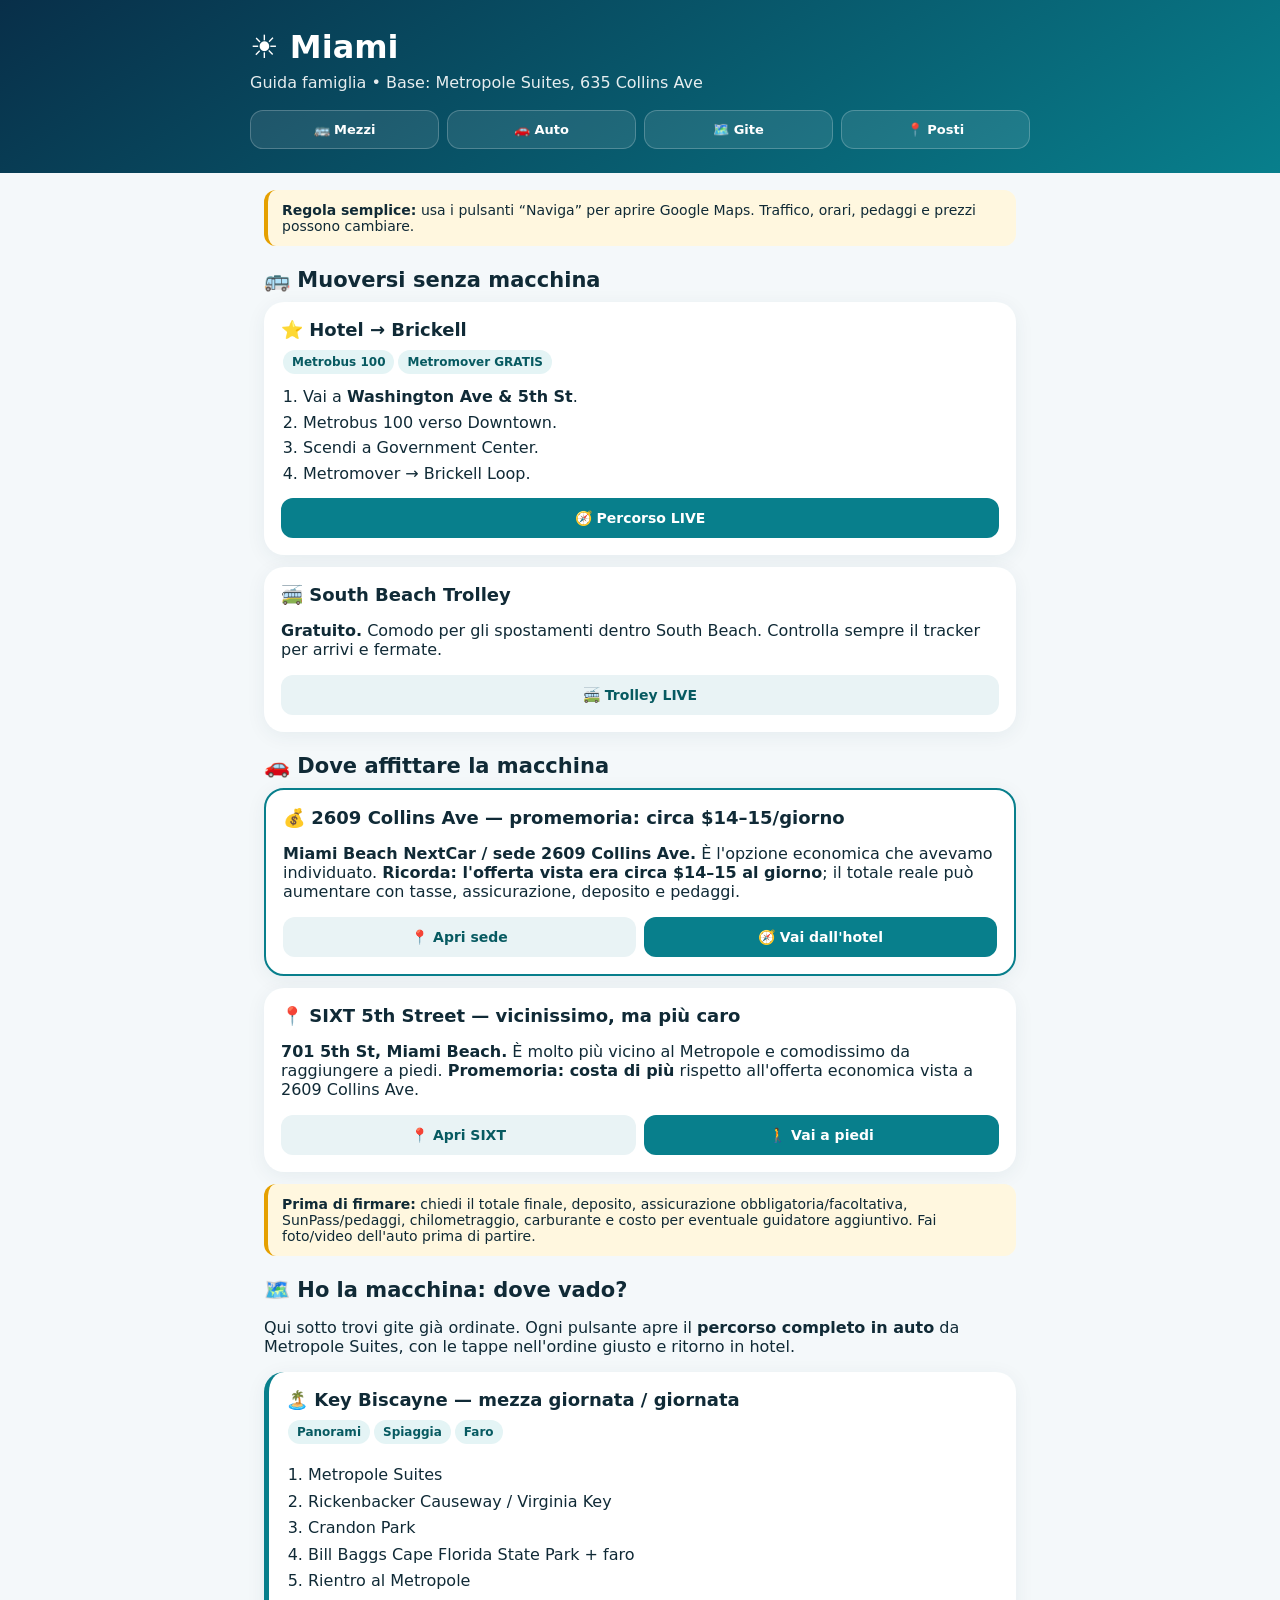
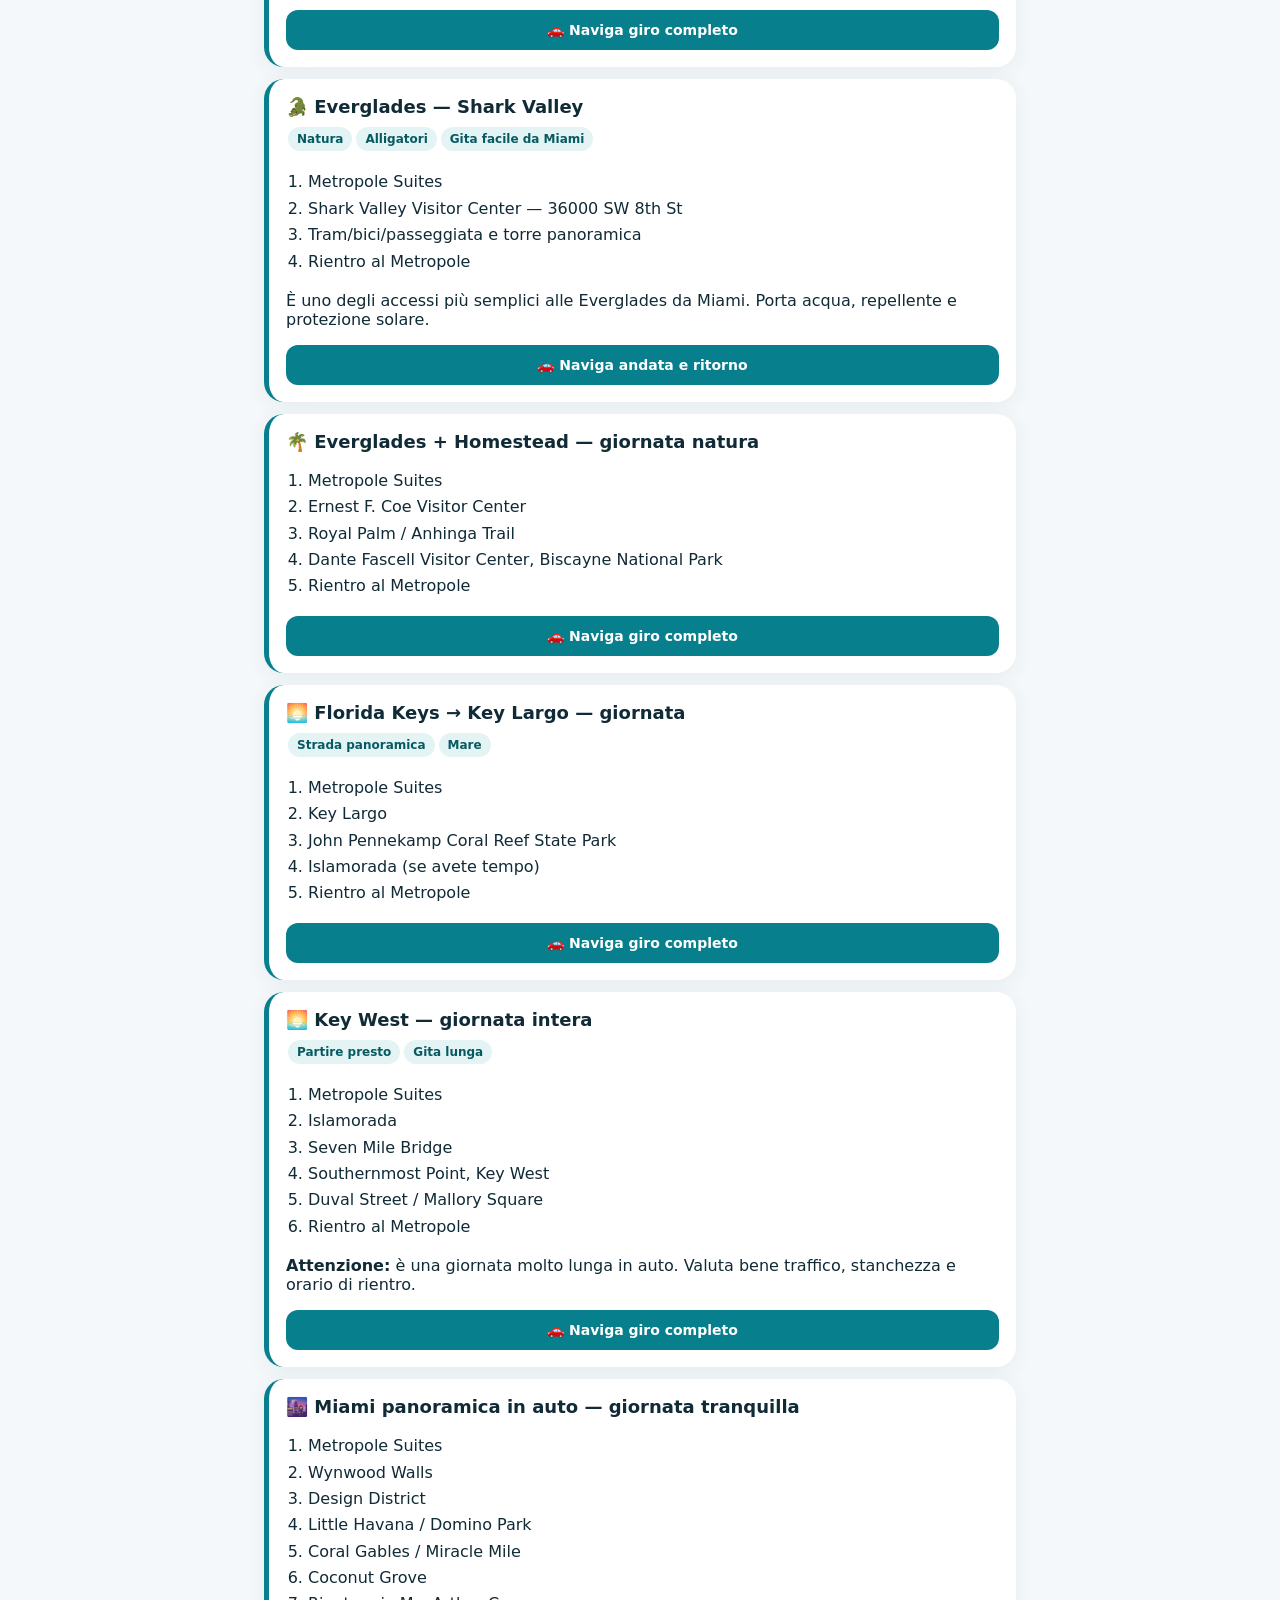
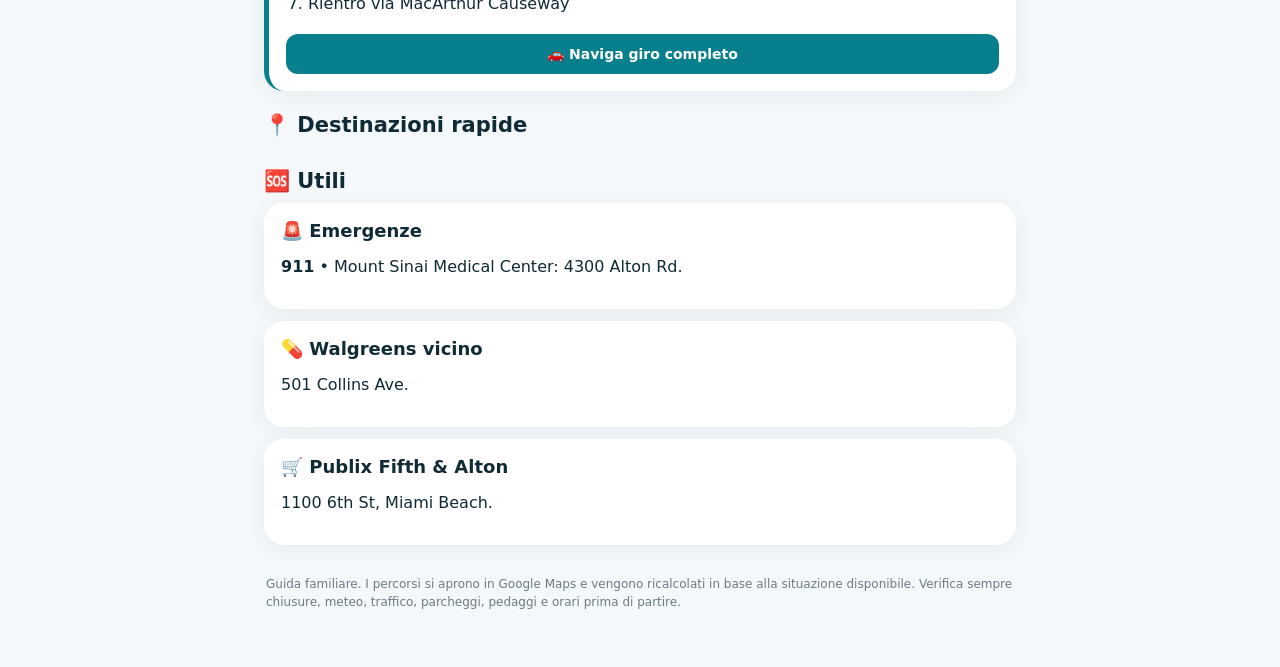
==== commit 3dbeef40: "Add complete driving day trips and turn-by-turn itinerary links" ====
--- a/index.html
+++ b/index.html
@@ -1 +1 @@
-<!doctype html><html lang="it"><head><meta charset="utf-8"><meta name="viewport" content="width=device-width,initial-scale=1,viewport-fit=cover"><meta name="theme-color" content="#082f49"><link rel="manifest" href="manifest.webmanifest"><title>Miami • Guida famiglia</title><style>*{box-sizing:border-box}html{scroll-behavior:smooth}body{margin:0;font-family:system-ui,-apple-system,Segoe UI,sans-serif;background:#f4f8fa;color:#102a36}header{background:linear-gradient(145deg,#082f49,#087f8c);color:#fff;padding:28px 18px 24px}header .wrap,main{max-width:760px;margin:auto}h1{margin:0;font-size:32px}header p{margin:7px 0 0;opacity:.9}.quick{display:grid;grid-template-columns:repeat(4,1fr);gap:8px;margin-top:18px}.quick a{background:#ffffff18;border:1px solid #ffffff38;color:#fff;text-decoration:none;text-align:center;padding:11px 5px;border-radius:13px;font-size:13px;font-weight:700}main{padding:14px}.alert{background:#fff7df;border-left:4px solid #e5a000;padding:12px 14px;border-radius:12px;margin:3px 0 14px;font-size:14px}.section{margin:22px 0}.section h2{font-size:20px;margin:0 0 10px}.feature{background:#fff;border-radius:20px;padding:17px;box-shadow:0 4px 20px #173d4d10;margin-bottom:12px}.feature h3{margin:0 0 8px;font-size:18px}.steps{padding-left:22px;line-height:1.6;margin:8px 0}.pill{display:inline-block;background:#e4f4f5;color:#075a61;padding:5px 9px;border-radius:999px;font-size:12px;font-weight:800;margin:2px}.actions{display:flex;gap:8px;flex-wrap:wrap;margin-top:12px}.btn{flex:1;min-width:135px;text-align:center;background:#087f8c;color:white;text-decoration:none;padding:12px;border-radius:12px;font-weight:800;font-size:14px}.btn.alt{background:#e9f3f5;color:#075a61}.grid{display:grid;grid-template-columns:1fr 1fr;gap:10px}.place{background:#fff;border:0;border-radius:16px;padding:14px;text-align:left;box-shadow:0 2px 14px #173d4d0c;color:inherit;cursor:pointer;font:inherit;min-height:92px}.place b{display:block;font-size:15px;margin:5px 0 2px}.place small{color:#667981}.emoji{font-size:26px}.detail{display:none;background:#fff;border-radius:16px;padding:15px;margin-top:8px;box-shadow:0 3px 18px #173d4d12}.detail.open{display:block}.detail p{line-height:1.5;margin:7px 0}.facts{display:grid;grid-template-columns:1fr 1fr;gap:8px}.fact{background:#edf5f6;border-radius:12px;padding:11px}.fact b{display:block;font-size:13px}.fact span{font-size:12px;color:#5e727b}.emergency{border:1px solid #f0c7c7}.cheap{border:2px solid #087f8c}.foot{font-size:12px;color:#6b7c83;line-height:1.5;padding:8px 2px 30px}@media(max-width:480px){.grid,.facts{grid-template-columns:1fr}.quick{grid-template-columns:repeat(2,1fr)}header{padding-top:22px}.place{min-height:78px}}</style></head><body><header><div class="wrap"><h1>☀️ Miami</h1><p>Guida famiglia • Base: Metropole Suites, 635 Collins Ave</p><div class="quick"><a href="#muoversi">🚌 Mezzi</a><a href="#auto">🚗 Auto</a><a href="#posti">📍 Posti</a><a href="#utili">🆘 Utili</a></div></div></header><main><div class="alert"><b>Regola semplice:</b> per gli orari reali usa sempre il pulsante “Percorso LIVE”. Le linee e i prezzi possono cambiare.</div><section class="section" id="muoversi"><h2>🚌 Muoversi senza macchina</h2><div class="feature"><h3>⭐ Hotel → Brickell</h3><span class="pill">Metrobus 100</span><span class="pill">Metromover GRATIS</span><ol class="steps"><li>Dall'hotel vai a <b>Washington Ave & 5th St</b>.</li><li>Prendi il <b>Metrobus 100 verso Downtown</b>.</li><li>Scendi a <b>Government Center</b>.</li><li>Entra nel <b>Metromover</b> e segui <b>Brickell Loop</b>.</li><li>Per Brickell City Centre, <b>Eighth Street</b> è un riferimento comodo.</li></ol><div class="actions"><a class="btn alt" target="_blank" href="https://www.google.com/maps/search/?api=1&query=Washington+Ave+%26+5th+St%2C+Miami+Beach%2C+FL">📍 Fermata bus</a><a class="btn" target="_blank" href="https://www.google.com/maps/dir/?api=1&origin=635+Collins+Ave%2C+Miami+Beach%2C+FL&destination=701+S+Miami+Ave%2C+Miami%2C+FL&travelmode=transit">🧭 Percorso LIVE</a></div></div><div class="feature"><h3>🚎 South Beach Trolley</h3><p><b>Gratuito.</b> Loop A e B, tutti i giorni circa <b>8:00–23:00</b>, frequenza media circa <b>20 minuti</b>. Vicino all'hotel ci sono fermate su Washington Ave; utile per Lincoln Road e spostamenti dentro South Beach.</p><div class="actions"><a class="btn" target="_blank" href="https://www.miamibeachfl.gov/trolleytracker/">🚎 Trolley LIVE</a></div></div></section><section class="section" id="auto"><h2>🚗 Dove affittare la macchina</h2><div class="feature cheap"><h3>💰 Routes / 2609 Collins Ave — circa $14–15 al giorno</h3><p><b>2609 Collins Ave, Miami Beach.</b> È quello da ricordare per il prezzo basso. Le ricerche attuali mostrano offerte da circa <b>$14/giorno</b> nella sede; Routes compare intorno a <b>$15/giorno</b>. Il prezzo dipende da date, auto, assicurazione e condizioni.</p><div class="actions"><a class="btn alt" target="_blank" href="https://www.google.com/maps/search/?api=1&query=Routes+Car+Rental+2609+Collins+Ave+Miami+Beach+FL">📍 Apri sede</a><a class="btn" target="_blank" href="https://www.google.com/maps/dir/?api=1&origin=635+Collins+Ave%2C+Miami+Beach%2C+FL&destination=2609+Collins+Ave%2C+Miami+Beach%2C+FL&travelmode=transit">🧭 Vai dall'hotel</a></div></div><div class="feature"><h3>📍 SIXT 5th Street — molto più vicino, ma costa di più</h3><p><b>701 5th St, Miami Beach.</b> È vicinissimo al Metropole e quindi comodissimo da raggiungere. Da ricordare: nelle ricerche attuali SIXT parte circa da <b>$47/giorno</b>, quindi normalmente costa sensibilmente più dell'opzione da $14–15.</p><div class="actions"><a class="btn alt" target="_blank" href="https://www.google.com/maps/search/?api=1&query=SIXT+Rent+a+Car+701+5th+St+Miami+Beach+FL">📍 Apri SIXT</a><a class="btn" target="_blank" href="https://www.google.com/maps/dir/?api=1&origin=635+Collins+Ave%2C+Miami+Beach%2C+FL&destination=701+5th+St%2C+Miami+Beach%2C+FL&travelmode=walking">🚶 Vai a piedi</a></div></div><div class="alert"><b>Nota:</b> i prezzi sono un promemoria delle offerte viste, non un prezzo garantito. Prima di prenotare controlla sempre totale finale, tasse, assicurazione, deposito, pedaggi e politica carburante.</div></section><section class="section" id="posti"><h2>📍 Dove vogliamo andare?</h2><div class="grid" id="places"></div><div id="details"></div></section><section class="section" id="utili"><h2>🆘 Cose utili per un turista</h2><div class="feature emergency"><h3>🚨 Emergenze</h3><p><b>911</b> per emergenze mediche, polizia o vigili del fuoco.</p><p>Ospedale con Emergency Room 24/7 a Miami Beach: <b>Mount Sinai Medical Center, 4300 Alton Rd</b>.</p></div><div class="feature"><h3>💊 Farmacia / necessità 24 ore</h3><p><b>Walgreens, 501 Collins Ave</b>, molto vicino all'hotel.</p></div><div class="feature"><h3>🛒 Il nostro supermercato</h3><p><b>Publix Fifth & Alton — 1100 6th St</b>.</p></div></section><p class="foot">App familiare di viaggio. Orari, percorsi e prezzi possono variare: usa i pulsanti LIVE e verifica il totale del noleggio prima di pagare.</p></main><script>const O='635 Collins Ave, Miami Beach, FL';const P=[['🏨','Torna in hotel','Metropole Suites','635 Collins Ave, Miami Beach, FL','A piedi se sei a South Beach; da fuori zona usa il percorso live.'],['🏖️','South Beach / Ocean Drive','Art Deco e spiaggia','Ocean Dr, Miami Beach, FL','Dall’hotel è la zona più semplice: vai a piedi.'],['🛍️','Lincoln Road','Shopping e passeggiata','Lincoln Rd, Miami Beach, FL','A piedi oppure South Beach Trolley gratuito.'],['🏙️','Brickell','Brickell City Centre','701 S Miami Ave, Miami, FL','Bus 100 verso Downtown → Government Center → Metromover Brickell Loop.'],['🎡','Bayside / Downtown','Bayside Marketplace','401 Biscayne Blvd, Miami, FL','Verso Downtown con trasporto pubblico; controlla il percorso live.'],['🎨','Wynwood','Wynwood Walls','2516 NW 2nd Ave, Miami, FL','Fuori Miami Beach: percorso transit live oppure rideshare.'],['🇨🇺','Little Havana','Calle Ocho / Domino Park','1444 SW 8th St, Miami, FL','Da South Beach richiede collegamenti; usa transit live o rideshare.'],['🛍️','Design District','Arte, moda, negozi','140 NE 39th St, Miami, FL','Percorso transit live o rideshare.'],['🌳','Coconut Grove','CocoWalk','3015 Grand Ave, Miami, FL','Più lontano: transit live.'],['🏛️','Coral Gables','Miracle Mile','Miracle Mile, Coral Gables, FL','Più lontano: controlla transit live o rideshare.'],['🏝️','Key Biscayne','Crandon Park','6747 Crandon Blvd, Key Biscayne, FL','Con la macchina è molto comodo.'],['✈️','Aeroporto MIA','Miami International Airport','2100 NW 42nd Ave, Miami, FL','Controlla transit live; con bagagli confronta rideshare.'],['🌅','Key West','Southernmost Point','1400 Whitehead St, Key West, FL','Gita lunga: pianifica una giornata intera.'],['🛒','Publix','Fifth & Alton','1100 6th St, Miami Beach, FL','Vicino all’hotel; comodo per spesa e farmacia.']];const g=q=>'https://www.google.com/maps/search/?api=1&query='+encodeURIComponent(q),d=q=>'https://www.google.com/maps/dir/?api=1&origin='+encodeURIComponent(O)+'&destination='+encodeURIComponent(q)+'&travelmode=transit';const grid=document.getElementById('places'),det=document.getElementById('details');P.forEach(p=>{let b=document.createElement('button');b.className='place';b.innerHTML=`<span class="emoji">${p[0]}</span><b>${p[1]}</b><small>${p[2]} • Tocca per dettagli</small>`;b.addEventListener('click',()=>{det.innerHTML=`<div class="detail open"><h3>${p[0]} ${p[1]}</h3><p><b>${p[2]}</b></p><p>${p[4]}</p><div class="actions"><a class="btn alt" target="_blank" href="${g(p[3])}">📍 Apri posto</a><a class="btn" target="_blank" href="${d(p[3])}">🚌 Percorso LIVE</a></div></div>`;det.scrollIntoView({behavior:'smooth',block:'nearest'})});grid.appendChild(b)});if('serviceWorker'in navigator)navigator.serviceWorker.register('./sw.js').catch(()=>{});</script></body></html>+<!doctype html><html lang="it"><head><meta charset="utf-8"><meta name="viewport" content="width=device-width,initial-scale=1,viewport-fit=cover"><meta name="theme-color" content="#082f49"><link rel="manifest" href="manifest.webmanifest"><title>Miami • Guida famiglia</title><style>*{box-sizing:border-box}html{scroll-behavior:smooth}body{margin:0;font-family:system-ui,-apple-system,Segoe UI,sans-serif;background:#f4f8fa;color:#102a36}header{background:linear-gradient(145deg,#082f49,#087f8c);color:#fff;padding:28px 18px 24px}header .wrap,main{max-width:780px;margin:auto}h1{margin:0;font-size:32px}header p{margin:7px 0 0;opacity:.9}.quick{display:grid;grid-template-columns:repeat(4,1fr);gap:8px;margin-top:18px}.quick a{background:#ffffff18;border:1px solid #ffffff38;color:#fff;text-decoration:none;text-align:center;padding:11px 5px;border-radius:13px;font-size:13px;font-weight:700}main{padding:14px}.alert{background:#fff7df;border-left:4px solid #e5a000;padding:12px 14px;border-radius:12px;margin:3px 0 14px;font-size:14px}.section{margin:22px 0}.section h2{font-size:21px;margin:0 0 10px}.feature{background:#fff;border-radius:20px;padding:17px;box-shadow:0 4px 20px #173d4d10;margin-bottom:12px}.feature h3{margin:0 0 8px;font-size:18px}.steps{padding-left:22px;line-height:1.6;margin:8px 0}.pill{display:inline-block;background:#e4f4f5;color:#075a61;padding:5px 9px;border-radius:999px;font-size:12px;font-weight:800;margin:2px}.actions{display:flex;gap:8px;flex-wrap:wrap;margin-top:12px}.btn{flex:1;min-width:135px;text-align:center;background:#087f8c;color:white;text-decoration:none;padding:12px;border-radius:12px;font-weight:800;font-size:14px;border:0;cursor:pointer}.btn.alt{background:#e9f3f5;color:#075a61}.grid{display:grid;grid-template-columns:1fr 1fr;gap:10px}.place{background:#fff;border:0;border-radius:16px;padding:14px;text-align:left;box-shadow:0 2px 14px #173d4d0c;color:inherit;cursor:pointer;font:inherit;min-height:92px}.place b{display:block;font-size:15px;margin:5px 0 2px}.place small{color:#667981}.emoji{font-size:26px}.detail{background:#fff;border-radius:16px;padding:15px;margin-top:8px;box-shadow:0 3px 18px #173d4d12}.detail p{line-height:1.5;margin:7px 0}.facts{display:grid;grid-template-columns:1fr 1fr;gap:8px}.fact{background:#edf5f6;border-radius:12px;padding:11px}.fact b{display:block;font-size:13px}.fact span{font-size:12px;color:#5e727b}.cheap{border:2px solid #087f8c}.trip{border-left:5px solid #087f8c}.trip ol{line-height:1.65;padding-left:22px}.foot{font-size:12px;color:#6b7c83;line-height:1.5;padding:8px 2px 30px}@media(max-width:480px){.grid,.facts{grid-template-columns:1fr}.quick{grid-template-columns:repeat(2,1fr)}header{padding-top:22px}}</style></head><body><header><div class="wrap"><h1>☀️ Miami</h1><p>Guida famiglia • Base: Metropole Suites, 635 Collins Ave</p><div class="quick"><a href="#muoversi">🚌 Mezzi</a><a href="#auto">🚗 Auto</a><a href="#gite">🗺️ Gite</a><a href="#posti">📍 Posti</a></div></div></header><main><div class="alert"><b>Regola semplice:</b> usa i pulsanti “Naviga” per aprire Google Maps. Traffico, orari, pedaggi e prezzi possono cambiare.</div><section class="section" id="muoversi"><h2>🚌 Muoversi senza macchina</h2><div class="feature"><h3>⭐ Hotel → Brickell</h3><span class="pill">Metrobus 100</span><span class="pill">Metromover GRATIS</span><ol class="steps"><li>Vai a <b>Washington Ave & 5th St</b>.</li><li>Metrobus 100 verso Downtown.</li><li>Scendi a Government Center.</li><li>Metromover → Brickell Loop.</li></ol><div class="actions"><a class="btn" target="_blank" href="https://www.google.com/maps/dir/?api=1&origin=635+Collins+Ave,Miami+Beach,FL&destination=701+S+Miami+Ave,Miami,FL&travelmode=transit">🧭 Percorso LIVE</a></div></div><div class="feature"><h3>🚎 South Beach Trolley</h3><p><b>Gratuito.</b> Comodo per gli spostamenti dentro South Beach. Controlla sempre il tracker per arrivi e fermate.</p><div class="actions"><a class="btn alt" target="_blank" href="https://www.miamibeachfl.gov/trolleytracker/">🚎 Trolley LIVE</a></div></div></section><section class="section" id="auto"><h2>🚗 Dove affittare la macchina</h2><div class="feature cheap"><h3>💰 2609 Collins Ave — promemoria: circa $14–15/giorno</h3><p><b>Miami Beach NextCar / sede 2609 Collins Ave.</b> È l'opzione economica che avevamo individuato. <b>Ricorda: l'offerta vista era circa $14–15 al giorno</b>; il totale reale può aumentare con tasse, assicurazione, deposito e pedaggi.</p><div class="actions"><a class="btn alt" target="_blank" href="https://www.google.com/maps/search/?api=1&query=2609+Collins+Ave+Miami+Beach+FL">📍 Apri sede</a><a class="btn" target="_blank" href="https://www.google.com/maps/dir/?api=1&origin=635+Collins+Ave,Miami+Beach,FL&destination=2609+Collins+Ave,Miami+Beach,FL&travelmode=transit">🧭 Vai dall'hotel</a></div></div><div class="feature"><h3>📍 SIXT 5th Street — vicinissimo, ma più caro</h3><p><b>701 5th St, Miami Beach.</b> È molto più vicino al Metropole e comodissimo da raggiungere a piedi. <b>Promemoria: costa di più</b> rispetto all'offerta economica vista a 2609 Collins Ave.</p><div class="actions"><a class="btn alt" target="_blank" href="https://www.google.com/maps/search/?api=1&query=SIXT+701+5th+St+Miami+Beach+FL">📍 Apri SIXT</a><a class="btn" target="_blank" href="https://www.google.com/maps/dir/?api=1&origin=635+Collins+Ave,Miami+Beach,FL&destination=701+5th+St,Miami+Beach,FL&travelmode=walking">🚶 Vai a piedi</a></div></div><div class="alert"><b>Prima di firmare:</b> chiedi il totale finale, deposito, assicurazione obbligatoria/facoltativa, SunPass/pedaggi, chilometraggio, carburante e costo per eventuale guidatore aggiuntivo. Fai foto/video dell'auto prima di partire.</div></section><section class="section" id="gite"><h2>🗺️ Ho la macchina: dove vado?</h2><p>Qui sotto trovi gite già ordinate. Ogni pulsante apre il <b>percorso completo in auto</b> da Metropole Suites, con le tappe nell'ordine giusto e ritorno in hotel.</p><div class="feature trip"><h3>🏝️ Key Biscayne — mezza giornata / giornata</h3><span class="pill">Panorami</span><span class="pill">Spiaggia</span><span class="pill">Faro</span><ol><li>Metropole Suites</li><li>Rickenbacker Causeway / Virginia Key</li><li>Crandon Park</li><li>Bill Baggs Cape Florida State Park + faro</li><li>Rientro al Metropole</li></ol><div class="actions"><a class="btn" target="_blank" href="https://www.google.com/maps/dir/?api=1&origin=635+Collins+Ave,Miami+Beach,FL&destination=635+Collins+Ave,Miami+Beach,FL&waypoints=Historic+Virginia+Key+Beach+Park,Miami,FL%7CCrandon+Park,Key+Biscayne,FL%7CBill+Baggs+Cape+Florida+State+Park,Key+Biscayne,FL&travelmode=driving">🚗 Naviga giro completo</a></div></div><div class="feature trip"><h3>🐊 Everglades — Shark Valley</h3><span class="pill">Natura</span><span class="pill">Alligatori</span><span class="pill">Gita facile da Miami</span><ol><li>Metropole Suites</li><li>Shark Valley Visitor Center — 36000 SW 8th St</li><li>Tram/bici/passeggiata e torre panoramica</li><li>Rientro al Metropole</li></ol><p>È uno degli accessi più semplici alle Everglades da Miami. Porta acqua, repellente e protezione solare.</p><div class="actions"><a class="btn" target="_blank" href="https://www.google.com/maps/dir/?api=1&origin=635+Collins+Ave,Miami+Beach,FL&destination=635+Collins+Ave,Miami+Beach,FL&waypoints=Shark+Valley+Visitor+Center,36000+SW+8th+St,Miami,FL&travelmode=driving">🚗 Naviga andata e ritorno</a></div></div><div class="feature trip"><h3>🌴 Everglades + Homestead — giornata natura</h3><ol><li>Metropole Suites</li><li>Ernest F. Coe Visitor Center</li><li>Royal Palm / Anhinga Trail</li><li>Dante Fascell Visitor Center, Biscayne National Park</li><li>Rientro al Metropole</li></ol><div class="actions"><a class="btn" target="_blank" href="https://www.google.com/maps/dir/?api=1&origin=635+Collins+Ave,Miami+Beach,FL&destination=635+Collins+Ave,Miami+Beach,FL&waypoints=Ernest+F+Coe+Visitor+Center,Homestead,FL%7CRoyal+Palm+Visitor+Center,Everglades,FL%7CDante+Fascell+Visitor+Center,Homestead,FL&travelmode=driving">🚗 Naviga giro completo</a></div></div><div class="feature trip"><h3>🌅 Florida Keys → Key Largo — giornata</h3><span class="pill">Strada panoramica</span><span class="pill">Mare</span><ol><li>Metropole Suites</li><li>Key Largo</li><li>John Pennekamp Coral Reef State Park</li><li>Islamorada (se avete tempo)</li><li>Rientro al Metropole</li></ol><div class="actions"><a class="btn" target="_blank" href="https://www.google.com/maps/dir/?api=1&origin=635+Collins+Ave,Miami+Beach,FL&destination=635+Collins+Ave,Miami+Beach,FL&waypoints=John+Pennekamp+Coral+Reef+State+Park,Key+Largo,FL%7CIslamorada,FL&travelmode=driving">🚗 Naviga giro completo</a></div></div><div class="feature trip"><h3>🌅 Key West — giornata intera</h3><span class="pill">Partire presto</span><span class="pill">Gita lunga</span><ol><li>Metropole Suites</li><li>Islamorada</li><li>Seven Mile Bridge</li><li>Southernmost Point, Key West</li><li>Duval Street / Mallory Square</li><li>Rientro al Metropole</li></ol><p><b>Attenzione:</b> è una giornata molto lunga in auto. Valuta bene traffico, stanchezza e orario di rientro.</p><div class="actions"><a class="btn" target="_blank" href="https://www.google.com/maps/dir/?api=1&origin=635+Collins+Ave,Miami+Beach,FL&destination=635+Collins+Ave,Miami+Beach,FL&waypoints=Islamorada,FL%7CSeven+Mile+Bridge,FL%7CSouthernmost+Point,Key+West,FL%7CMallory+Square,Key+West,FL&travelmode=driving">🚗 Naviga giro completo</a></div></div><div class="feature trip"><h3>🌆 Miami panoramica in auto — giornata tranquilla</h3><ol><li>Metropole Suites</li><li>Wynwood Walls</li><li>Design District</li><li>Little Havana / Domino Park</li><li>Coral Gables / Miracle Mile</li><li>Coconut Grove</li><li>Rientro via MacArthur Causeway</li></ol><div class="actions"><a class="btn" target="_blank" href="https://www.google.com/maps/dir/?api=1&origin=635+Collins+Ave,Miami+Beach,FL&destination=635+Collins+Ave,Miami+Beach,FL&waypoints=Wynwood+Walls,Miami,FL%7CMiami+Design+District,Miami,FL%7CDomino+Park,Miami,FL%7CMiracle+Mile,Coral+Gables,FL%7CCocoWalk,Miami,FL&travelmode=driving">🚗 Naviga giro completo</a></div></div></section><section class="section" id="posti"><h2>📍 Destinazioni rapide</h2><div class="grid" id="places"></div><div id="details"></div></section><section class="section" id="utili"><h2>🆘 Utili</h2><div class="feature"><h3>🚨 Emergenze</h3><p><b>911</b> • Mount Sinai Medical Center: 4300 Alton Rd.</p></div><div class="feature"><h3>💊 Walgreens vicino</h3><p>501 Collins Ave.</p></div><div class="feature"><h3>🛒 Publix Fifth & Alton</h3><p>1100 6th St, Miami Beach.</p></div></section><p class="foot">Guida familiare. I percorsi si aprono in Google Maps e vengono ricalcolati in base alla situazione disponibile. Verifica sempre chiusure, meteo, traffico, parcheggi, pedaggi e orari prima di partire.</p></main><script>const O='635 Collins Ave, Miami Beach, FL';const P=[['🏨','Torna in hotel','635 Collins Ave, Miami Beach, FL'],['🏖️','Ocean Drive','Ocean Dr, Miami Beach, FL'],['🛍️','Lincoln Road','Lincoln Rd, Miami Beach, FL'],['🏙️','Brickell','701 S Miami Ave, Miami, FL'],['🎡','Bayside','401 Biscayne Blvd, Miami, FL'],['🎨','Wynwood','2516 NW 2nd Ave, Miami, FL'],['🇨🇺','Little Havana','1444 SW 8th St, Miami, FL'],['🛍️','Design District','140 NE 39th St, Miami, FL'],['🌳','Coconut Grove','3015 Grand Ave, Miami, FL'],['🏛️','Coral Gables','Miracle Mile, Coral Gables, FL'],['🏝️','Key Biscayne','Bill Baggs Cape Florida State Park, FL'],['🐊','Everglades','Shark Valley Visitor Center, FL'],['🌅
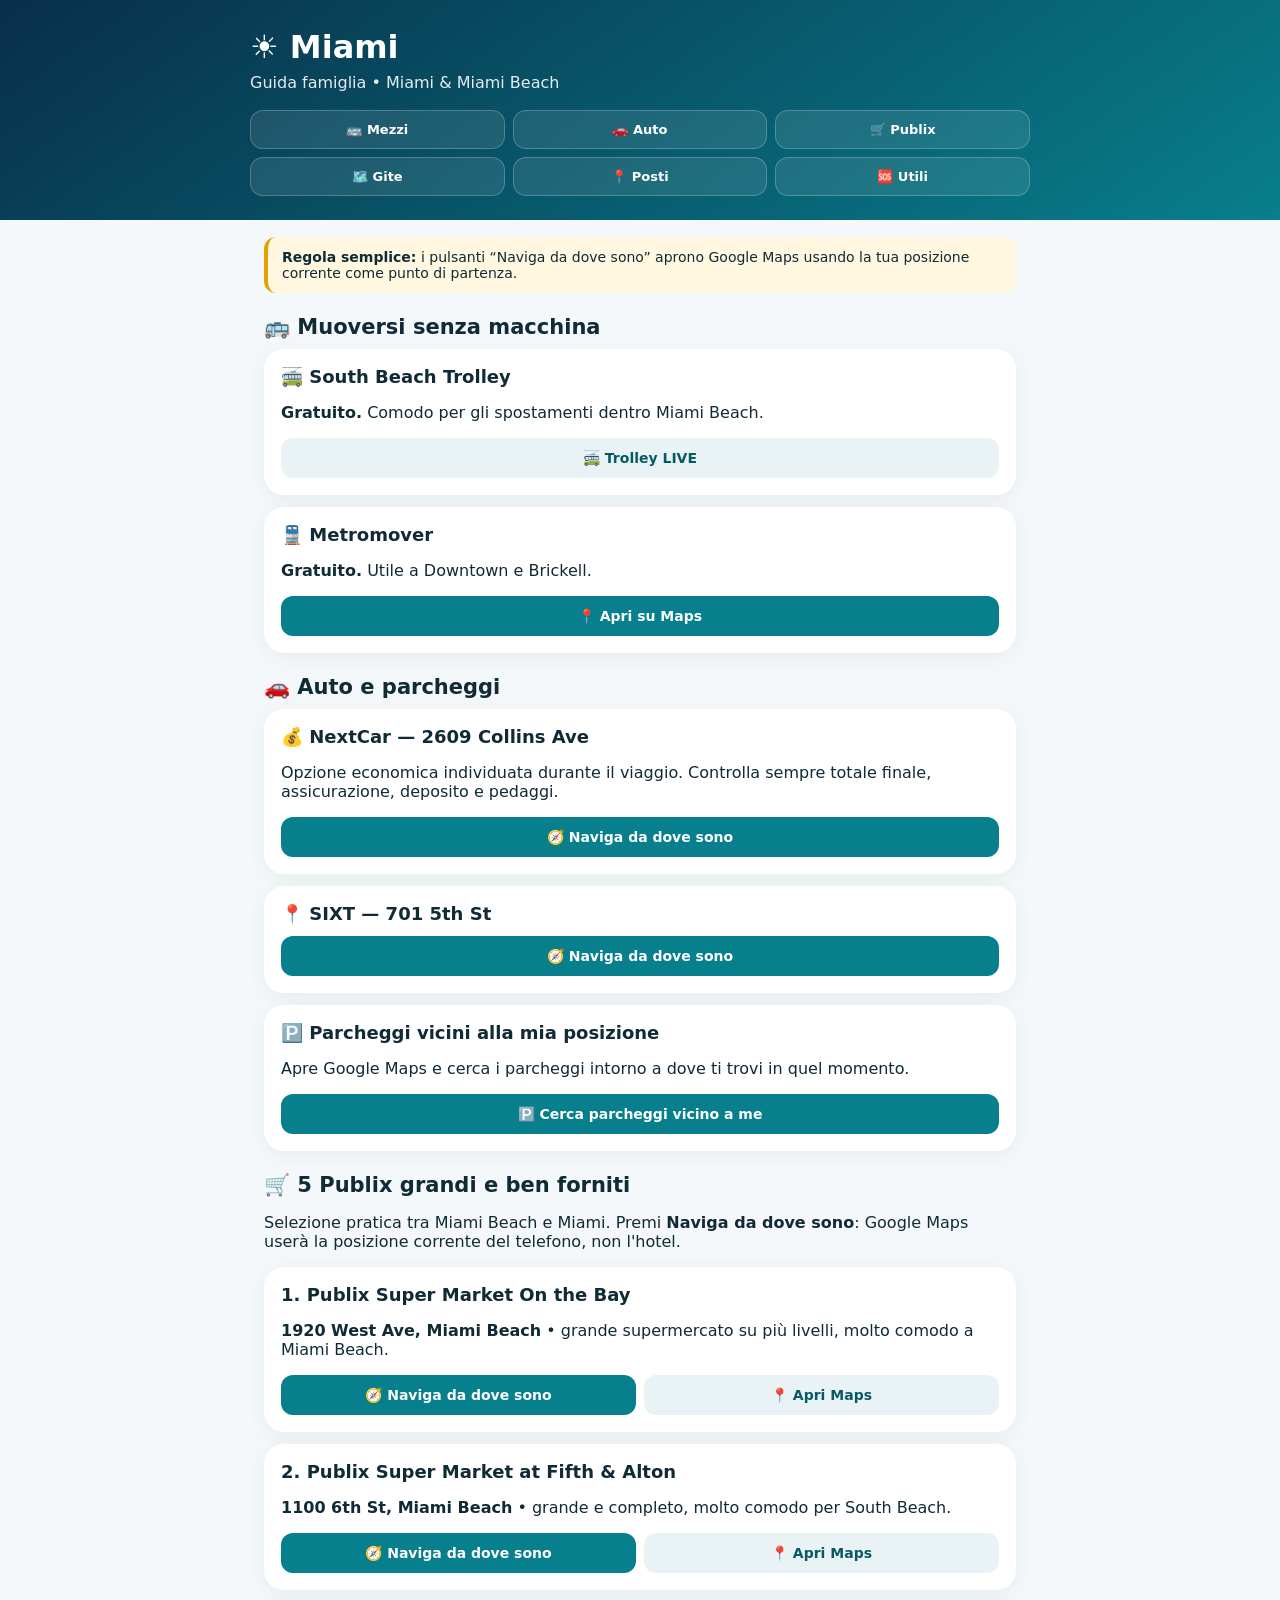
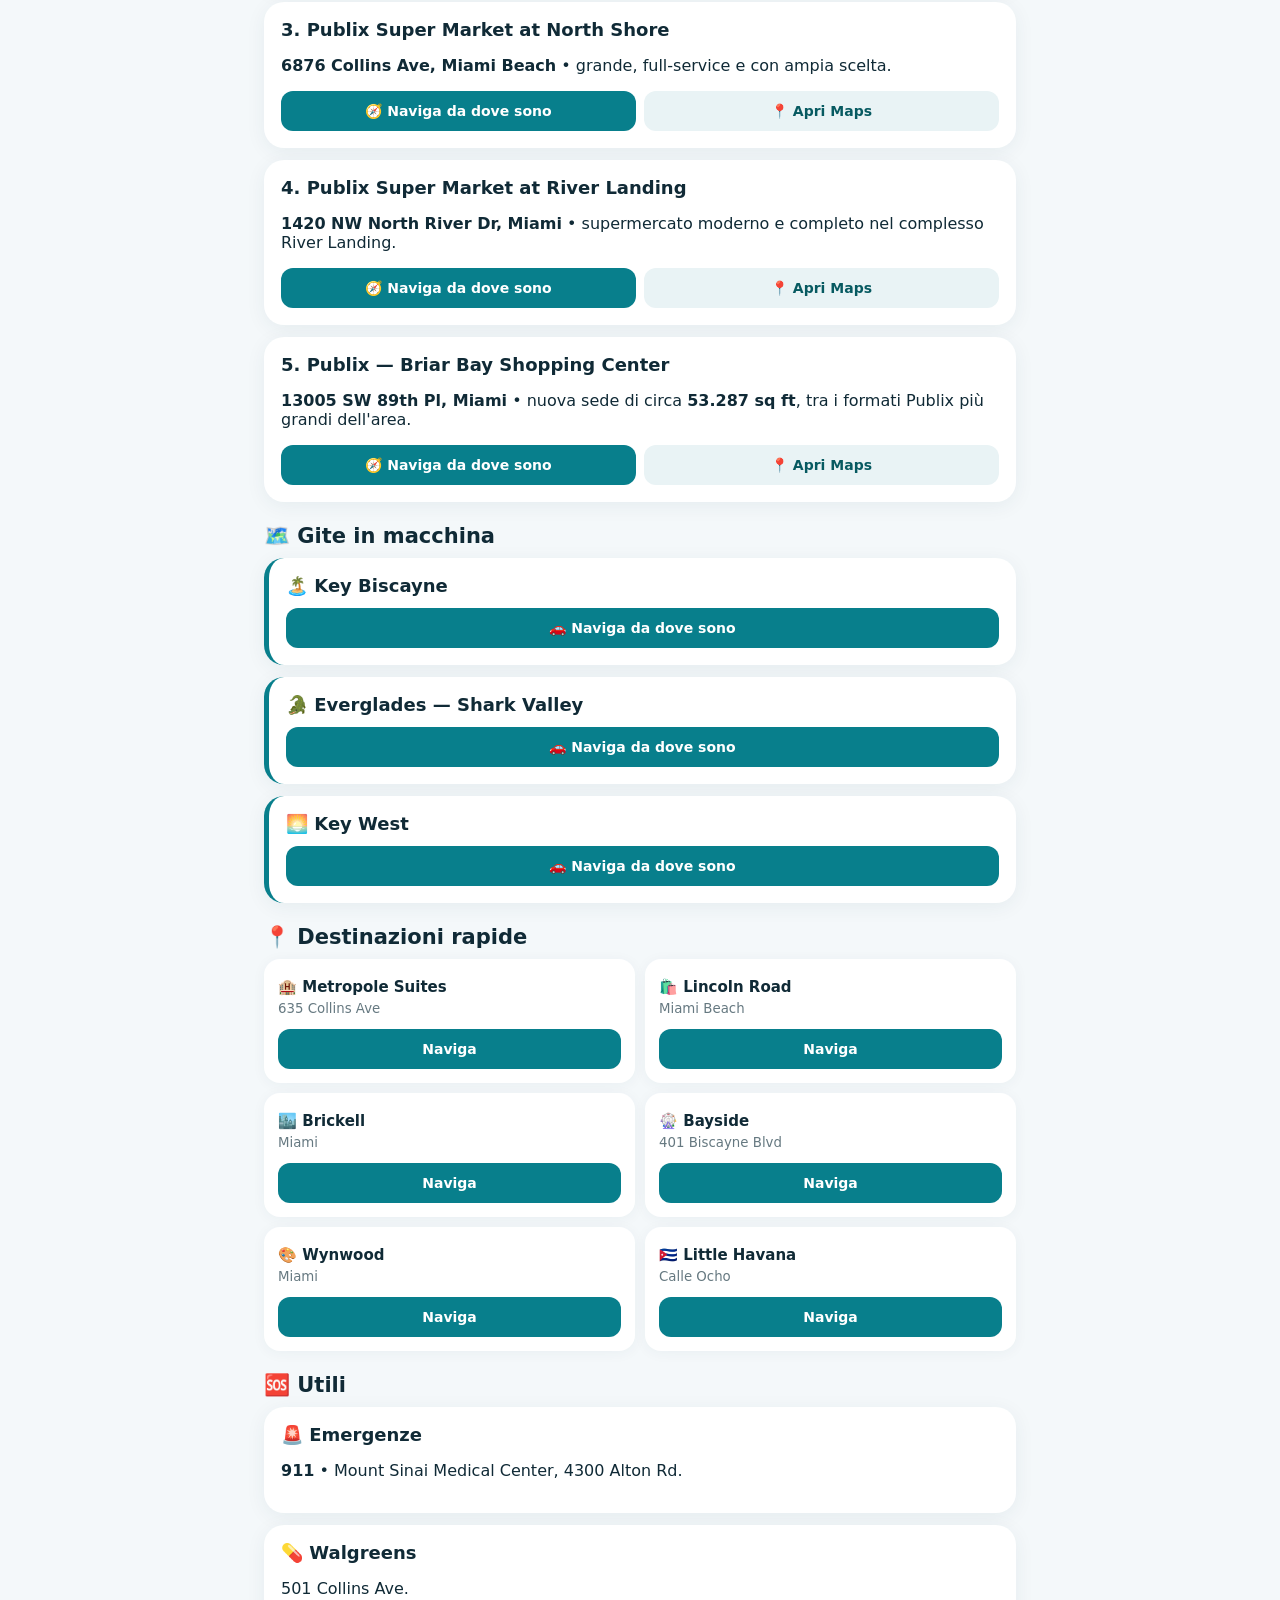
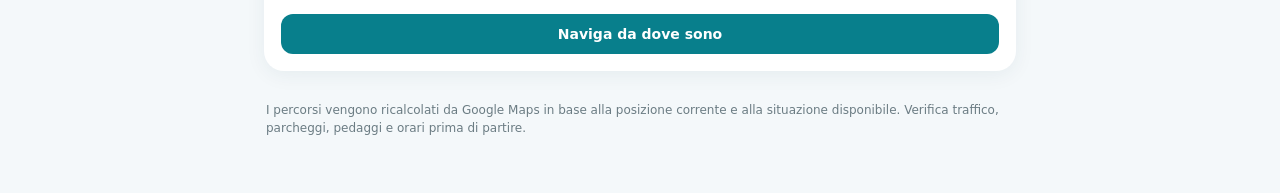
==== commit 20f342fe: "Fix Miami app HTML and add five Publix with live-location navigation" ====
--- a/index.html
+++ b/index.html
@@ -1 +1,40 @@
-<!doctype html><html lang="it"><head><meta charset="utf-8"><meta name="viewport" content="width=device-width,initial-scale=1,viewport-fit=cover"><meta name="theme-color" content="#082f49"><link rel="manifest" href="manifest.webmanifest"><title>Miami • Guida famiglia</title><style>*{box-sizing:border-box}html{scroll-behavior:smooth}body{margin:0;font-family:system-ui,-apple-system,Segoe UI,sans-serif;background:#f4f8fa;color:#102a36}header{background:linear-gradient(145deg,#082f49,#087f8c);color:#fff;padding:28px 18px 24px}header .wrap,main{max-width:780px;margin:auto}h1{margin:0;font-size:32px}header p{margin:7px 0 0;opacity:.9}.quick{display:grid;grid-template-columns:repeat(4,1fr);gap:8px;margin-top:18px}.quick a{background:#ffffff18;border:1px solid #ffffff38;color:#fff;text-decoration:none;text-align:center;padding:11px 5px;border-radius:13px;font-size:13px;font-weight:700}main{padding:14px}.alert{background:#fff7df;border-left:4px solid #e5a000;padding:12px 14px;border-radius:12px;margin:3px 0 14px;font-size:14px}.section{margin:22px 0}.section h2{font-size:21px;margin:0 0 10px}.feature{background:#fff;border-radius:20px;padding:17px;box-shadow:0 4px 20px #173d4d10;margin-bottom:12px}.feature h3{margin:0 0 8px;font-size:18px}.steps{padding-left:22px;line-height:1.6;margin:8px 0}.pill{display:inline-block;background:#e4f4f5;color:#075a61;padding:5px 9px;border-radius:999px;font-size:12px;font-weight:800;margin:2px}.actions{display:flex;gap:8px;flex-wrap:wrap;margin-top:12px}.btn{flex:1;min-width:135px;text-align:center;background:#087f8c;color:white;text-decoration:none;padding:12px;border-radius:12px;font-weight:800;font-size:14px;border:0;cursor:pointer}.btn.alt{background:#e9f3f5;color:#075a61}.grid{display:grid;grid-template-columns:1fr 1fr;gap:10px}.place{background:#fff;border:0;border-radius:16px;padding:14px;text-align:left;box-shadow:0 2px 14px #173d4d0c;color:inherit;cursor:pointer;font:inherit;min-height:92px}.place b{display:block;font-size:15px;margin:5px 0 2px}.place small{color:#667981}.emoji{font-size:26px}.detail{background:#fff;border-radius:16px;padding:15px;margin-top:8px;box-shadow:0 3px 18px #173d4d12}.detail p{line-height:1.5;margin:7px 0}.facts{display:grid;grid-template-columns:1fr 1fr;gap:8px}.fact{background:#edf5f6;border-radius:12px;padding:11px}.fact b{display:block;font-size:13px}.fact span{font-size:12px;color:#5e727b}.cheap{border:2px solid #087f8c}.trip{border-left:5px solid #087f8c}.trip ol{line-height:1.65;padding-left:22px}.foot{font-size:12px;color:#6b7c83;line-height:1.5;padding:8px 2px 30px}@media(max-width:480px){.grid,.facts{grid-template-columns:1fr}.quick{grid-template-columns:repeat(2,1fr)}header{padding-top:22px}}</style></head><body><header><div class="wrap"><h1>☀️ Miami</h1><p>Guida famiglia • Base: Metropole Suites, 635 Collins Ave</p><div class="quick"><a href="#muoversi">🚌 Mezzi</a><a href="#auto">🚗 Auto</a><a href="#gite">🗺️ Gite</a><a href="#posti">📍 Posti</a></div></div></header><main><div class="alert"><b>Regola semplice:</b> usa i pulsanti “Naviga” per aprire Google Maps. Traffico, orari, pedaggi e prezzi possono cambiare.</div><section class="section" id="muoversi"><h2>🚌 Muoversi senza macchina</h2><div class="feature"><h3>⭐ Hotel → Brickell</h3><span class="pill">Metrobus 100</span><span class="pill">Metromover GRATIS</span><ol class="steps"><li>Vai a <b>Washington Ave & 5th St</b>.</li><li>Metrobus 100 verso Downtown.</li><li>Scendi a Government Center.</li><li>Metromover → Brickell Loop.</li></ol><div class="actions"><a class="btn" target="_blank" href="https://www.google.com/maps/dir/?api=1&origin=635+Collins+Ave,Miami+Beach,FL&destination=701+S+Miami+Ave,Miami,FL&travelmode=transit">🧭 Percorso LIVE</a></div></div><div class="feature"><h3>🚎 South Beach Trolley</h3><p><b>Gratuito.</b> Comodo per gli spostamenti dentro South Beach. Controlla sempre il tracker per arrivi e fermate.</p><div class="actions"><a class="btn alt" target="_blank" href="https://www.miamibeachfl.gov/trolleytracker/">🚎 Trolley LIVE</a></div></div></section><section class="section" id="auto"><h2>🚗 Dove affittare la macchina</h2><div class="feature cheap"><h3>💰 2609 Collins Ave — promemoria: circa $14–15/giorno</h3><p><b>Miami Beach NextCar / sede 2609 Collins Ave.</b> È l'opzione economica che avevamo individuato. <b>Ricorda: l'offerta vista era circa $14–15 al giorno</b>; il totale reale può aumentare con tasse, assicurazione, deposito e pedaggi.</p><div class="actions"><a class="btn alt" target="_blank" href="https://www.google.com/maps/search/?api=1&query=2609+Collins+Ave+Miami+Beach+FL">📍 Apri sede</a><a class="btn" target="_blank" href="https://www.google.com/maps/dir/?api=1&origin=635+Collins+Ave,Miami+Beach,FL&destination=2609+Collins+Ave,Miami+Beach,FL&travelmode=transit">🧭 Vai dall'hotel</a></div></div><div class="feature"><h3>📍 SIXT 5th Street — vicinissimo, ma più caro</h3><p><b>701 5th St, Miami Beach.</b> È molto più vicino al Metropole e comodissimo da raggiungere a piedi. <b>Promemoria: costa di più</b> rispetto all'offerta economica vista a 2609 Collins Ave.</p><div class="actions"><a class="btn alt" target="_blank" href="https://www.google.com/maps/search/?api=1&query=SIXT+701+5th+St+Miami+Beach+FL">📍 Apri SIXT</a><a class="btn" target="_blank" href="https://www.google.com/maps/dir/?api=1&origin=635+Collins+Ave,Miami+Beach,FL&destination=701+5th+St,Miami+Beach,FL&travelmode=walking">🚶 Vai a piedi</a></div></div><div class="alert"><b>Prima di firmare:</b> chiedi il totale finale, deposito, assicurazione obbligatoria/facoltativa, SunPass/pedaggi, chilometraggio, carburante e costo per eventuale guidatore aggiuntivo. Fai foto/video dell'auto prima di partire.</div></section><section class="section" id="gite"><h2>🗺️ Ho la macchina: dove vado?</h2><p>Qui sotto trovi gite già ordinate. Ogni pulsante apre il <b>percorso completo in auto</b> da Metropole Suites, con le tappe nell'ordine giusto e ritorno in hotel.</p><div class="feature trip"><h3>🏝️ Key Biscayne — mezza giornata / giornata</h3><span class="pill">Panorami</span><span class="pill">Spiaggia</span><span class="pill">Faro</span><ol><li>Metropole Suites</li><li>Rickenbacker Causeway / Virginia Key</li><li>Crandon Park</li><li>Bill Baggs Cape Florida State Park + faro</li><li>Rientro al Metropole</li></ol><div class="actions"><a class="btn" target="_blank" href="https://www.google.com/maps/dir/?api=1&origin=635+Collins+Ave,Miami+Beach,FL&destination=635+Collins+Ave,Miami+Beach,FL&waypoints=Historic+Virginia+Key+Beach+Park,Miami,FL%7CCrandon+Park,Key+Biscayne,FL%7CBill+Baggs+Cape+Florida+State+Park,Key+Biscayne,FL&travelmode=driving">🚗 Naviga giro completo</a></div></div><div class="feature trip"><h3>🐊 Everglades — Shark Valley</h3><span class="pill">Natura</span><span class="pill">Alligatori</span><span class="pill">Gita facile da Miami</span><ol><li>Metropole Suites</li><li>Shark Valley Visitor Center — 36000 SW 8th St</li><li>Tram/bici/passeggiata e torre panoramica</li><li>Rientro al Metropole</li></ol><p>È uno degli accessi più semplici alle Everglades da Miami. Porta acqua, repellente e protezione solare.</p><div class="actions"><a class="btn" target="_blank" href="https://www.google.com/maps/dir/?api=1&origin=635+Collins+Ave,Miami+Beach,FL&destination=635+Collins+Ave,Miami+Beach,FL&waypoints=Shark+Valley+Visitor+Center,36000+SW+8th+St,Miami,FL&travelmode=driving">🚗 Naviga andata e ritorno</a></div></div><div class="feature trip"><h3>🌴 Everglades + Homestead — giornata natura</h3><ol><li>Metropole Suites</li><li>Ernest F. Coe Visitor Center</li><li>Royal Palm / Anhinga Trail</li><li>Dante Fascell Visitor Center, Biscayne National Park</li><li>Rientro al Metropole</li></ol><div class="actions"><a class="btn" target="_blank" href="https://www.google.com/maps/dir/?api=1&origin=635+Collins+Ave,Miami+Beach,FL&destination=635+Collins+Ave,Miami+Beach,FL&waypoints=Ernest+F+Coe+Visitor+Center,Homestead,FL%7CRoyal+Palm+Visitor+Center,Everglades,FL%7CDante+Fascell+Visitor+Center,Homestead,FL&travelmode=driving">🚗 Naviga giro completo</a></div></div><div class="feature trip"><h3>🌅 Florida Keys → Key Largo — giornata</h3><span class="pill">Strada panoramica</span><span class="pill">Mare</span><ol><li>Metropole Suites</li><li>Key Largo</li><li>John Pennekamp Coral Reef State Park</li><li>Islamorada (se avete tempo)</li><li>Rientro al Metropole</li></ol><div class="actions"><a class="btn" target="_blank" href="https://www.google.com/maps/dir/?api=1&origin=635+Collins+Ave,Miami+Beach,FL&destination=635+Collins+Ave,Miami+Beach,FL&waypoints=John+Pennekamp+Coral+Reef+State+Park,Key+Largo,FL%7CIslamorada,FL&travelmode=driving">🚗 Naviga giro completo</a></div></div><div class="feature trip"><h3>🌅 Key West — giornata intera</h3><span class="pill">Partire presto</span><span class="pill">Gita lunga</span><ol><li>Metropole Suites</li><li>Islamorada</li><li>Seven Mile Bridge</li><li>Southernmost Point, Key West</li><li>Duval Street / Mallory Square</li><li>Rientro al Metropole</li></ol><p><b>Attenzione:</b> è una giornata molto lunga in auto. Valuta bene traffico, stanchezza e orario di rientro.</p><div class="actions"><a class="btn" target="_blank" href="https://www.google.com/maps/dir/?api=1&origin=635+Collins+Ave,Miami+Beach,FL&destination=635+Collins+Ave,Miami+Beach,FL&waypoints=Islamorada,FL%7CSeven+Mile+Bridge,FL%7CSouthernmost+Point,Key+West,FL%7CMallory+Square,Key+West,FL&travelmode=driving">🚗 Naviga giro completo</a></div></div><div class="feature trip"><h3>🌆 Miami panoramica in auto — giornata tranquilla</h3><ol><li>Metropole Suites</li><li>Wynwood Walls</li><li>Design District</li><li>Little Havana / Domino Park</li><li>Coral Gables / Miracle Mile</li><li>Coconut Grove</li><li>Rientro via MacArthur Causeway</li></ol><div class="actions"><a class="btn" target="_blank" href="https://www.google.com/maps/dir/?api=1&origin=635+Collins+Ave,Miami+Beach,FL&destination=635+Collins+Ave,Miami+Beach,FL&waypoints=Wynwood+Walls,Miami,FL%7CMiami+Design+District,Miami,FL%7CDomino+Park,Miami,FL%7CMiracle+Mile,Coral+Gables,FL%7CCocoWalk,Miami,FL&travelmode=driving">🚗 Naviga giro completo</a></div></div></section><section class="section" id="posti"><h2>📍 Destinazioni rapide</h2><div class="grid" id="places"></div><div id="details"></div></section><section class="section" id="utili"><h2>🆘 Utili</h2><div class="feature"><h3>🚨 Emergenze</h3><p><b>911</b> • Mount Sinai Medical Center: 4300 Alton Rd.</p></div><div class="feature"><h3>💊 Walgreens vicino</h3><p>501 Collins Ave.</p></div><div class="feature"><h3>🛒 Publix Fifth & Alton</h3><p>1100 6th St, Miami Beach.</p></div></section><p class="foot">Guida familiare. I percorsi si aprono in Google Maps e vengono ricalcolati in base alla situazione disponibile. Verifica sempre chiusure, meteo, traffico, parcheggi, pedaggi e orari prima di partire.</p></main><script>const O='635 Collins Ave, Miami Beach, FL';const P=[['🏨','Torna in hotel','635 Collins Ave, Miami Beach, FL'],['🏖️','Ocean Drive','Ocean Dr, Miami Beach, FL'],['🛍️','Lincoln Road','Lincoln Rd, Miami Beach, FL'],['🏙️','Brickell','701 S Miami Ave, Miami, FL'],['🎡','Bayside','401 Biscayne Blvd, Miami, FL'],['🎨','Wynwood','2516 NW 2nd Ave, Miami, FL'],['🇨🇺','Little Havana','1444 SW 8th St, Miami, FL'],['🛍️','Design District','140 NE 39th St, Miami, FL'],['🌳','Coconut Grove','3015 Grand Ave, Miami, FL'],['🏛️','Coral Gables','Miracle Mile, Coral Gables, FL'],['🏝️','Key Biscayne','Bill Baggs Cape Florida State Park, FL'],['🐊','Everglades','Shark Valley Visitor Center, FL'],['🌅+<!doctype html>
+<html lang="it">
+<head>
+<meta charset="utf-8">
+<meta name="viewport" content="width=device-width,initial-scale=1,viewport-fit=cover">
+<meta name="theme-color" content="#082f49">
+<link rel="manifest" href="manifest.webmanifest">
+<title>Miami • Guida famiglia</title>
+<style>
+*{box-sizing:border-box}html{scroll-behavior:smooth}body{margin:0;font-family:system-ui,-apple-system,Segoe UI,sans-serif;background:#f4f8fa;color:#102a36}header{background:linear-gradient(145deg,#082f49,#087f8c);color:#fff;padding:28px 18px 24px}header .wrap,main{max-width:780px;margin:auto}h1{margin:0;font-size:32px}header p{margin:7px 0 0;opacity:.9}.quick{display:grid;grid-template-columns:repeat(3,1fr);gap:8px;margin-top:18px}.quick a{background:#ffffff18;border:1px solid #ffffff38;color:#fff;text-decoration:none;text-align:center;padding:11px 5px;border-radius:13px;font-size:13px;font-weight:700}main{padding:14px}.alert{background:#fff7df;border-left:4px solid #e5a000;padding:12px 14px;border-radius:12px;margin:3px 0 14px;font-size:14px}.section{margin:22px 0}.section h2{font-size:21px;margin:0 0 10px}.feature{background:#fff;border-radius:20px;padding:17px;box-shadow:0 4px 20px #173d4d10;margin-bottom:12px}.feature h3{margin:0 0 8px;font-size:18px}.pill{display:inline-block;background:#e4f4f5;color:#075a61;padding:5px 9px;border-radius:999px;font-size:12px;font-weight:800;margin:2px}.actions{display:flex;gap:8px;flex-wrap:wrap;margin-top:12px}.btn{flex:1;min-width:135px;text-align:center;background:#087f8c;color:#fff;text-decoration:none;padding:12px;border-radius:12px;font-weight:800;font-size:14px;border:0;cursor:pointer}.btn.alt{background:#e9f3f5;color:#075a61}.grid{display:grid;grid-template-columns:1fr 1fr;gap:10px}.place{background:#fff;border-radius:16px;padding:14px;box-shadow:0 2px 14px #173d4d0c}.place b{display:block;font-size:15px;margin:5px 0 2px}.place small{color:#667981}.trip{border-left:5px solid #087f8c}.trip ol{line-height:1.65;padding-left:22px}.foot{font-size:12px;color:#6b7c83;line-height:1.5;padding:8px 2px 30px}@media(max-width:480px){.grid{grid-template-columns:1fr}.quick{grid-template-columns:repeat(2,1fr)}header{padding-top:22px}}
+</style>
+</head>
+<body>
+<header><div class="wrap"><h1>☀️ Miami</h1><p>Guida famiglia • Miami & Miami Beach</p><div class="quick"><a href="#muoversi">🚌 Mezzi</a><a href="#auto">🚗 Auto</a><a href="#supermercati">🛒 Publix</a><a href="#gite">🗺️ Gite</a><a href="#posti">📍 Posti</a><a href="#utili">🆘 Utili</a></div></div></header>
+<main>
+<div class="alert"><b>Regola semplice:</b> i pulsanti “Naviga da dove sono” aprono Google Maps usando la tua posizione corrente come punto di partenza.</div>
+<section class="section" id="muoversi"><h2>🚌 Muoversi senza macchina</h2><div class="feature"><h3>🚎 South Beach Trolley</h3><p><b>Gratuito.</b> Comodo per gli spostamenti dentro Miami Beach.</p><div class="actions"><a class="btn alt" target="_blank" href="https://www.miamibeachfl.gov/trolleytracker/">🚎 Trolley LIVE</a></div></div><div class="feature"><h3>🚆 Metromover</h3><p><b>Gratuito.</b> Utile a Downtown e Brickell.</p><div class="actions"><a class="btn" target="_blank" href="https://www.google.com/maps/search/?api=1&query=Metromover+Miami">📍 Apri su Maps</a></div></div></section>
+<section class="section" id="auto"><h2>🚗 Auto e parcheggi</h2><div class="feature"><h3>💰 NextCar — 2609 Collins Ave</h3><p>Opzione economica individuata durante il viaggio. Controlla sempre totale finale, assicurazione, deposito e pedaggi.</p><div class="actions"><a class="btn" target="_blank" href="https://www.google.com/maps/dir/?api=1&destination=2609+Collins+Ave,Miami+Beach,FL&travelmode=driving">🧭 Naviga da dove sono</a></div></div><div class="feature"><h3>📍 SIXT — 701 5th St</h3><div class="actions"><a class="btn" target="_blank" href="https://www.google.com/maps/dir/?api=1&destination=701+5th+St,Miami+Beach,FL&travelmode=driving">🧭 Naviga da dove sono</a></div></div><div class="feature"><h3>🅿️ Parcheggi vicini alla mia posizione</h3><p>Apre Google Maps e cerca i parcheggi intorno a dove ti trovi in quel momento.</p><div class="actions"><a class="btn" target="_blank" href="https://www.google.com/maps/search/?api=1&query=public+parking+near+me">🅿️ Cerca parcheggi vicino a me</a></div></div></section>
+<section class="section" id="supermercati"><h2>🛒 5 Publix grandi e ben forniti</h2><p>Selezione pratica tra Miami Beach e Miami. Premi <b>Naviga da dove sono</b>: Google Maps userà la posizione corrente del telefono, non l'hotel.</p>
+<div class="feature"><h3>1. Publix Super Market On the Bay</h3><p><b>1920 West Ave, Miami Beach</b> • grande supermercato su più livelli, molto comodo a Miami Beach.</p><div class="actions"><a class="btn" target="_blank" href="https://www.google.com/maps/dir/?api=1&destination=1920+West+Ave,Miami+Beach,FL+33139&travelmode=driving">🧭 Naviga da dove sono</a><a class="btn alt" target="_blank" href="https://www.google.com/maps/search/?api=1&query=Publix+1920+West+Ave+Miami+Beach">📍 Apri Maps</a></div></div>
+<div class="feature"><h3>2. Publix Super Market at Fifth & Alton</h3><p><b>1100 6th St, Miami Beach</b> • grande e completo, molto comodo per South Beach.</p><div class="actions"><a class="btn" target="_blank" href="https://www.google.com/maps/dir/?api=1&destination=1100+6th+St,Miami+Beach,FL+33139&travelmode=driving">🧭 Naviga da dove sono</a><a class="btn alt" target="_blank" href="https://www.google.com/maps/search/?api=1&query=Publix+Fifth+Alton+Miami+Beach">📍 Apri Maps</a></div></div>
+<div class="feature"><h3>3. Publix Super Market at North Shore</h3><p><b>6876 Collins Ave, Miami Beach</b> • grande, full-service e con ampia scelta.</p><div class="actions"><a class="btn" target="_blank" href="https://www.google.com/maps/dir/?api=1&destination=6876+Collins+Ave,Miami+Beach,FL+33141&travelmode=driving">🧭 Naviga da dove sono</a><a class="btn alt" target="_blank" href="https://www.google.com/maps/search/?api=1&query=Publix+North+Shore+6876+Collins+Ave">📍 Apri Maps</a></div></div>
+<div class="feature"><h3>4. Publix Super Market at River Landing</h3><p><b>1420 NW North River Dr, Miami</b> • supermercato moderno e completo nel complesso River Landing.</p><div class="actions"><a class="btn" target="_blank" href="https://www.google.com/maps/dir/?api=1&destination=1420+NW+North+River+Dr,Miami,FL+33125&travelmode=driving">🧭 Naviga da dove sono</a><a class="btn alt" target="_blank" href="https://www.google.com/maps/search/?api=1&query=Publix+River+Landing+Miami">📍 Apri Maps</a></div></div>
+<div class="feature"><h3>5. Publix — Briar Bay Shopping Center</h3><p><b>13005 SW 89th Pl, Miami</b> • nuova sede di circa <b>53.287 sq ft</b>, tra i formati Publix più grandi dell'area.</p><div class="actions"><a class="btn" target="_blank" href="https://www.google.com/maps/dir/?api=1&destination=13005+SW+89th+Pl,Miami,FL+33176&travelmode=driving">🧭 Naviga da dove sono</a><a class="btn alt" target="_blank" href="https://www.google.com/maps/search/?api=1&query=Publix+Briar+Bay+Shopping+Center+Miami">📍 Apri Maps</a></div></div>
+</section>
+<section class="section" id="gite"><h2>🗺️ Gite in macchina</h2><div class="feature trip"><h3>🏝️ Key Biscayne</h3><div class="actions"><a class="btn" target="_blank" href="https://www.google.com/maps/dir/?api=1&destination=Bill+Baggs+Cape+Florida+State+Park,FL&travelmode=driving">🚗 Naviga da dove sono</a></div></div><div class="feature trip"><h3>🐊 Everglades — Shark Valley</h3><div class="actions"><a class="btn" target="_blank" href="https://www.google.com/maps/dir/?api=1&destination=Shark+Valley+Visitor+Center,FL&travelmode=driving">🚗 Naviga da dove sono</a></div></div><div class="feature trip"><h3>🌅 Key West</h3><div class="actions"><a class="btn" target="_blank" href="https://www.google.com/maps/dir/?api=1&destination=Mallory+Square,Key+West,FL&travelmode=driving">🚗 Naviga da dove sono</a></div></div></section>
+<section class="section" id="posti"><h2>📍 Destinazioni rapide</h2><div class="grid">
+<div class="place"><b>🏨 Metropole Suites</b><small>635 Collins Ave</small><div class="actions"><a class="btn" target="_blank" href="https://www.google.com/maps/dir/?api=1&destination=635+Collins+Ave,Miami+Beach,FL">Naviga</a></div></div>
+<div class="place"><b>🛍️ Lincoln Road</b><small>Miami Beach</small><div class="actions"><a class="btn" target="_blank" href="https://www.google.com/maps/dir/?api=1&destination=Lincoln+Road,Miami+Beach,FL">Naviga</a></div></div>
+<div class="place"><b>🏙️ Brickell</b><small>Miami</small><div class="actions"><a class="btn" target="_blank" href="https://www.google.com/maps/dir/?api=1&destination=Brickell+City+Centre,Miami,FL">Naviga</a></div></div>
+<div class="place"><b>🎡 Bayside</b><small>401 Biscayne Blvd</small><div class="actions"><a class="btn" target="_blank" href="https://www.google.com/maps/dir/?api=1&destination=401+Biscayne+Blvd,Miami,FL">Naviga</a></div></div>
+<div class="place"><b>🎨 Wynwood</b><small>Miami</small><div class="actions"><a class="btn" target="_blank" href="https://www.google.com/maps/dir/?api=1&destination=Wynwood+Walls,Miami,FL">Naviga</a></div></div>
+<div class="place"><b>🇨🇺 Little Havana</b><small>Calle Ocho</small><div class="actions"><a class="btn" target="_blank" href="https://www.google.com/maps/dir/?api=1&destination=Domino+Park,Miami,FL">Naviga</a></div></div>
+</div></section>
+<section class="section" id="utili"><h2>🆘 Utili</h2><div class="feature"><h3>🚨 Emergenze</h3><p><b>911</b> • Mount Sinai Medical Center, 4300 Alton Rd.</p></div><div class="feature"><h3>💊 Walgreens</h3><p>501 Collins Ave.</p><div class="actions"><a class="btn" target="_blank" href="https://www.google.com/maps/dir/?api=1&destination=501+Collins+Ave,Miami+Beach,FL">Naviga da dove sono</a></div></div></section>
+<p class="foot">I percorsi vengono ricalcolati da Google Maps in base alla posizione corrente e alla situazione disponibile. Verifica traffico, parcheggi, pedaggi e orari prima di partire.</p>
+</main>
+<script>if('serviceWorker' in navigator){navigator.serviceWorker.register('./sw.js').catch(()=>{});}</script>
+</body>
+</html>
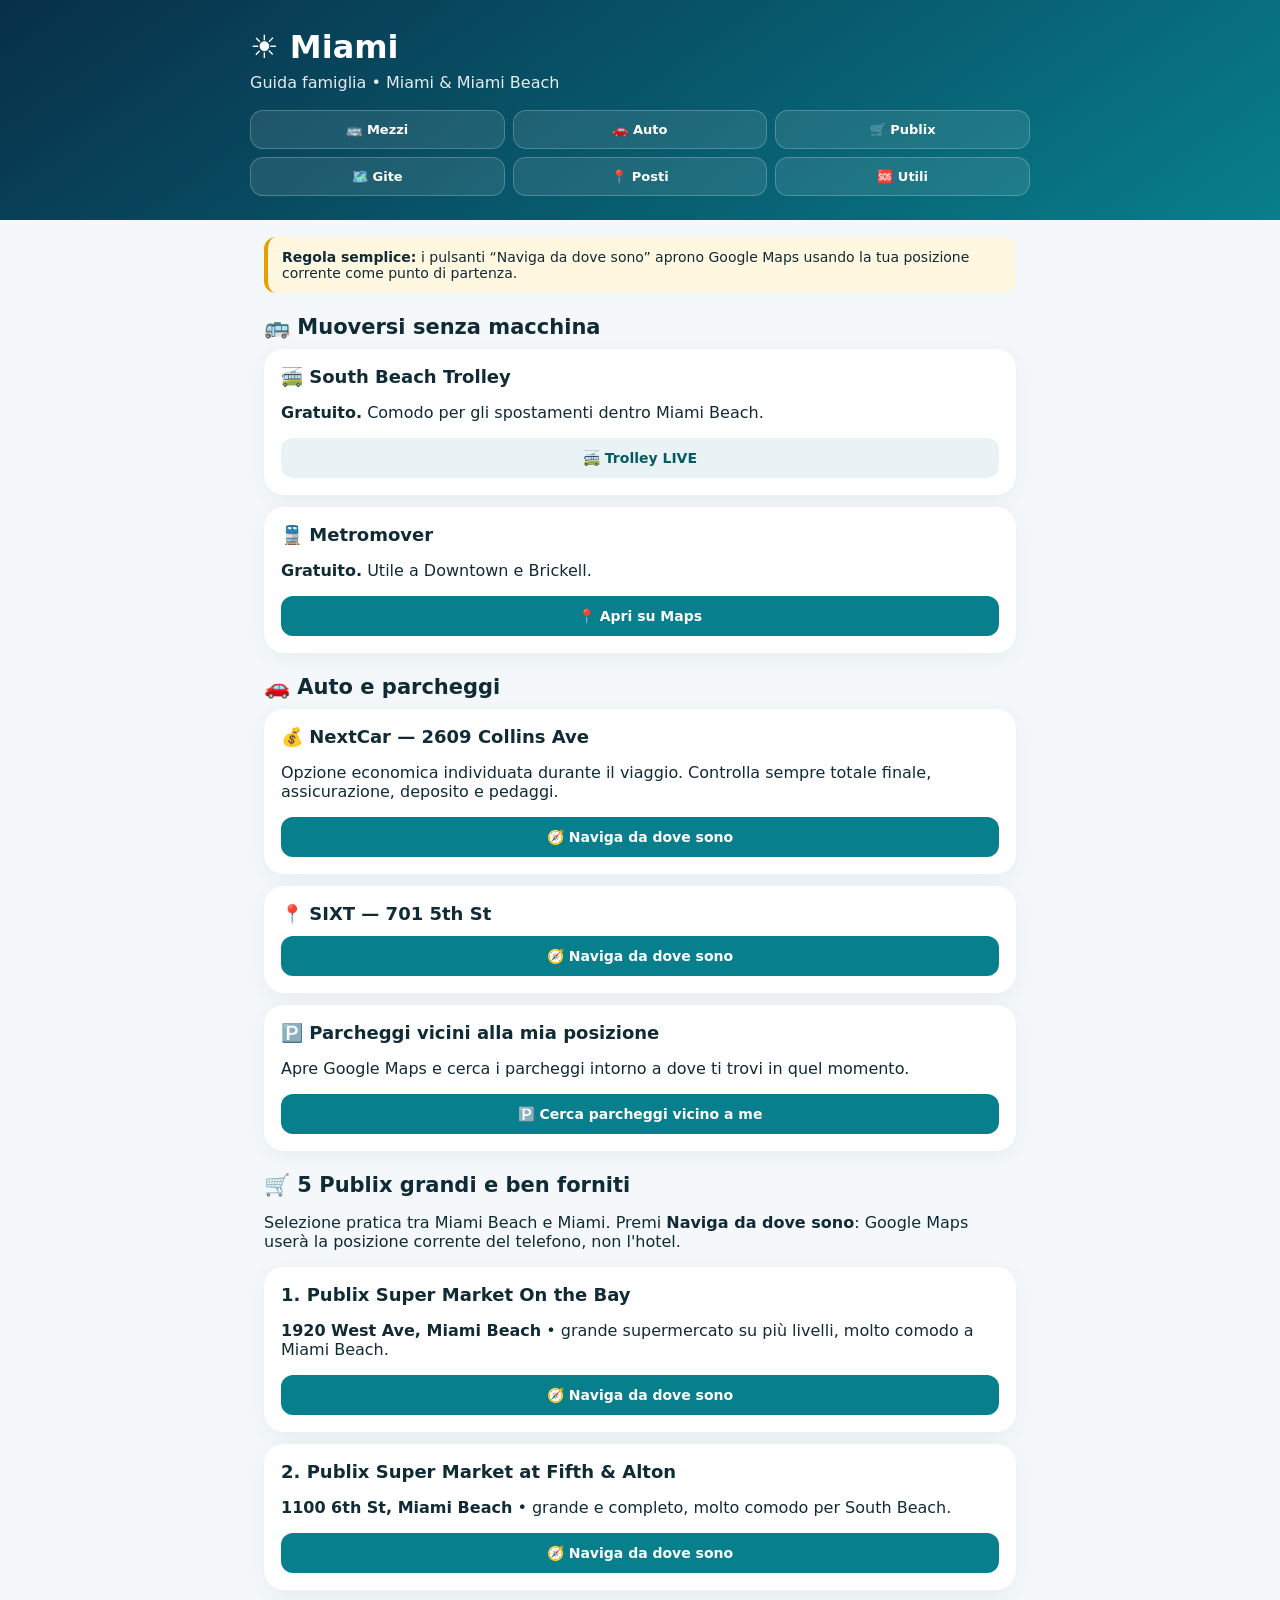
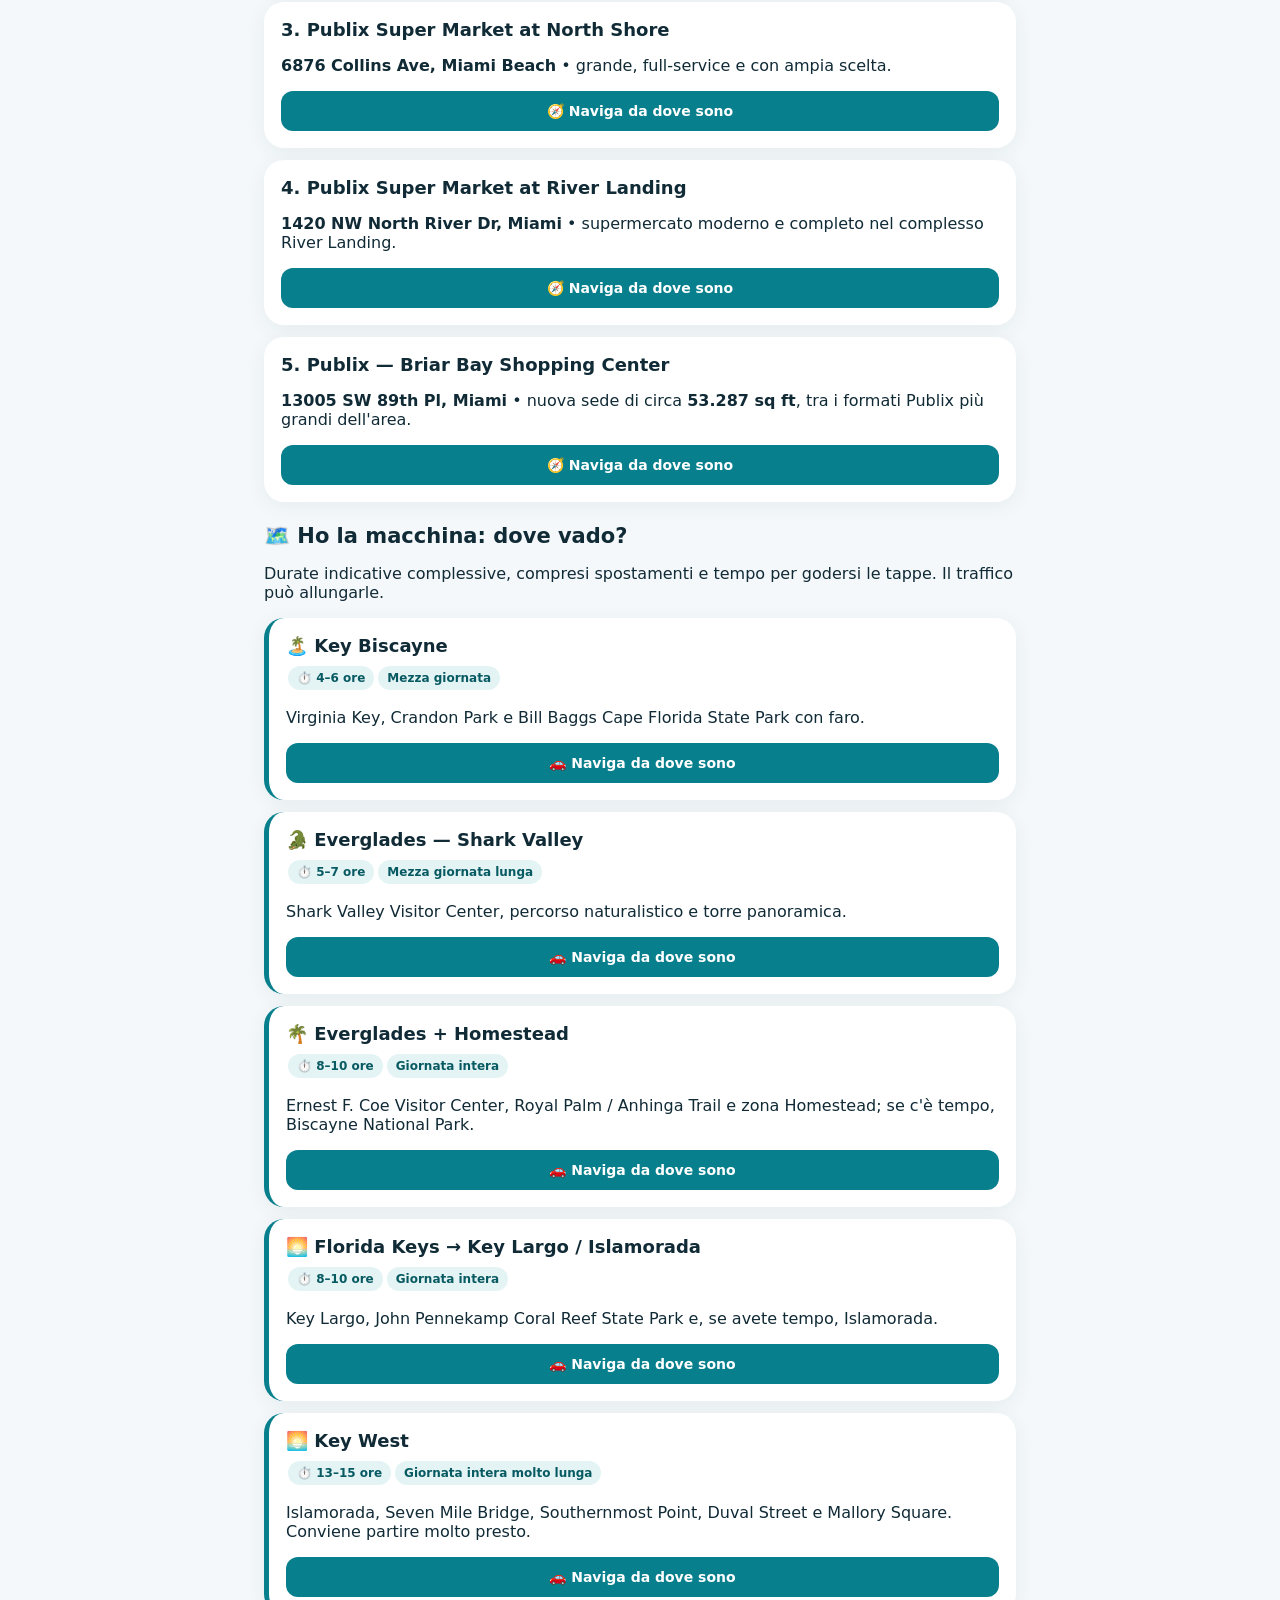
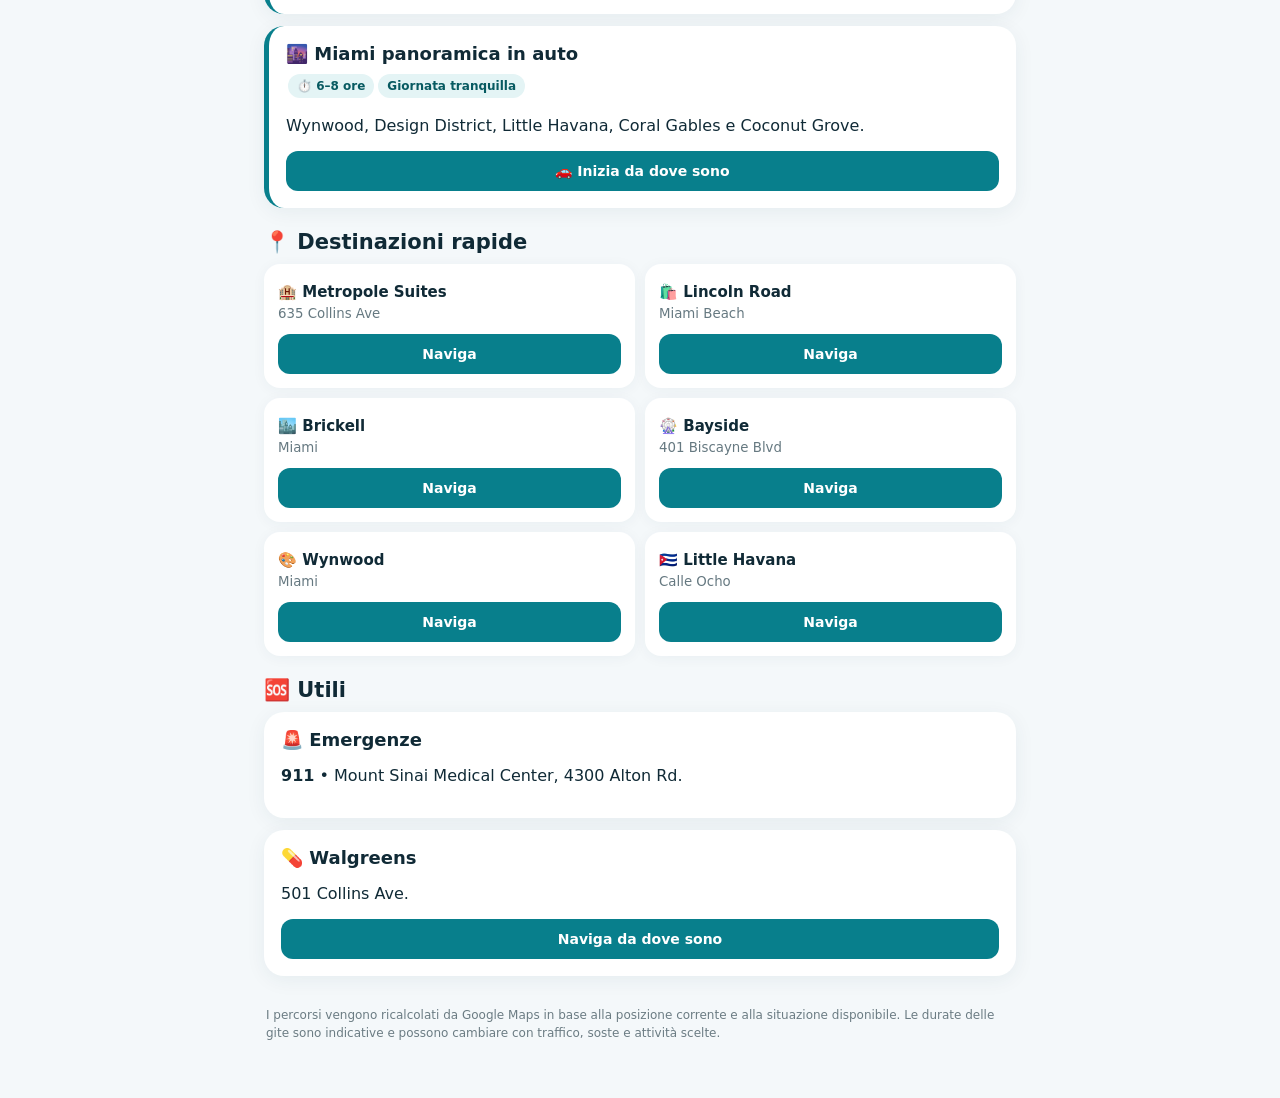
==== commit 226b03b3: "Restore all driving trips and add estimated durations" ====
--- a/index.html
+++ b/index.html
@@ -17,13 +17,20 @@
 <section class="section" id="muoversi"><h2>🚌 Muoversi senza macchina</h2><div class="feature"><h3>🚎 South Beach Trolley</h3><p><b>Gratuito.</b> Comodo per gli spostamenti dentro Miami Beach.</p><div class="actions"><a class="btn alt" target="_blank" href="https://www.miamibeachfl.gov/trolleytracker/">🚎 Trolley LIVE</a></div></div><div class="feature"><h3>🚆 Metromover</h3><p><b>Gratuito.</b> Utile a Downtown e Brickell.</p><div class="actions"><a class="btn" target="_blank" href="https://www.google.com/maps/search/?api=1&query=Metromover+Miami">📍 Apri su Maps</a></div></div></section>
 <section class="section" id="auto"><h2>🚗 Auto e parcheggi</h2><div class="feature"><h3>💰 NextCar — 2609 Collins Ave</h3><p>Opzione economica individuata durante il viaggio. Controlla sempre totale finale, assicurazione, deposito e pedaggi.</p><div class="actions"><a class="btn" target="_blank" href="https://www.google.com/maps/dir/?api=1&destination=2609+Collins+Ave,Miami+Beach,FL&travelmode=driving">🧭 Naviga da dove sono</a></div></div><div class="feature"><h3>📍 SIXT — 701 5th St</h3><div class="actions"><a class="btn" target="_blank" href="https://www.google.com/maps/dir/?api=1&destination=701+5th+St,Miami+Beach,FL&travelmode=driving">🧭 Naviga da dove sono</a></div></div><div class="feature"><h3>🅿️ Parcheggi vicini alla mia posizione</h3><p>Apre Google Maps e cerca i parcheggi intorno a dove ti trovi in quel momento.</p><div class="actions"><a class="btn" target="_blank" href="https://www.google.com/maps/search/?api=1&query=public+parking+near+me">🅿️ Cerca parcheggi vicino a me</a></div></div></section>
 <section class="section" id="supermercati"><h2>🛒 5 Publix grandi e ben forniti</h2><p>Selezione pratica tra Miami Beach e Miami. Premi <b>Naviga da dove sono</b>: Google Maps userà la posizione corrente del telefono, non l'hotel.</p>
-<div class="feature"><h3>1. Publix Super Market On the Bay</h3><p><b>1920 West Ave, Miami Beach</b> • grande supermercato su più livelli, molto comodo a Miami Beach.</p><div class="actions"><a class="btn" target="_blank" href="https://www.google.com/maps/dir/?api=1&destination=1920+West+Ave,Miami+Beach,FL+33139&travelmode=driving">🧭 Naviga da dove sono</a><a class="btn alt" target="_blank" href="https://www.google.com/maps/search/?api=1&query=Publix+1920+West+Ave+Miami+Beach">📍 Apri Maps</a></div></div>
-<div class="feature"><h3>2. Publix Super Market at Fifth & Alton</h3><p><b>1100 6th St, Miami Beach</b> • grande e completo, molto comodo per South Beach.</p><div class="actions"><a class="btn" target="_blank" href="https://www.google.com/maps/dir/?api=1&destination=1100+6th+St,Miami+Beach,FL+33139&travelmode=driving">🧭 Naviga da dove sono</a><a class="btn alt" target="_blank" href="https://www.google.com/maps/search/?api=1&query=Publix+Fifth+Alton+Miami+Beach">📍 Apri Maps</a></div></div>
-<div class="feature"><h3>3. Publix Super Market at North Shore</h3><p><b>6876 Collins Ave, Miami Beach</b> • grande, full-service e con ampia scelta.</p><div class="actions"><a class="btn" target="_blank" href="https://www.google.com/maps/dir/?api=1&destination=6876+Collins+Ave,Miami+Beach,FL+33141&travelmode=driving">🧭 Naviga da dove sono</a><a class="btn alt" target="_blank" href="https://www.google.com/maps/search/?api=1&query=Publix+North+Shore+6876+Collins+Ave">📍 Apri Maps</a></div></div>
-<div class="feature"><h3>4. Publix Super Market at River Landing</h3><p><b>1420 NW North River Dr, Miami</b> • supermercato moderno e completo nel complesso River Landing.</p><div class="actions"><a class="btn" target="_blank" href="https://www.google.com/maps/dir/?api=1&destination=1420+NW+North+River+Dr,Miami,FL+33125&travelmode=driving">🧭 Naviga da dove sono</a><a class="btn alt" target="_blank" href="https://www.google.com/maps/search/?api=1&query=Publix+River+Landing+Miami">📍 Apri Maps</a></div></div>
-<div class="feature"><h3>5. Publix — Briar Bay Shopping Center</h3><p><b>13005 SW 89th Pl, Miami</b> • nuova sede di circa <b>53.287 sq ft</b>, tra i formati Publix più grandi dell'area.</p><div class="actions"><a class="btn" target="_blank" href="https://www.google.com/maps/dir/?api=1&destination=13005+SW+89th+Pl,Miami,FL+33176&travelmode=driving">🧭 Naviga da dove sono</a><a class="btn alt" target="_blank" href="https://www.google.com/maps/search/?api=1&query=Publix+Briar+Bay+Shopping+Center+Miami">📍 Apri Maps</a></div></div>
+<div class="feature"><h3>1. Publix Super Market On the Bay</h3><p><b>1920 West Ave, Miami Beach</b> • grande supermercato su più livelli, molto comodo a Miami Beach.</p><div class="actions"><a class="btn" target="_blank" href="https://www.google.com/maps/dir/?api=1&destination=1920+West+Ave,Miami+Beach,FL+33139&travelmode=driving">🧭 Naviga da dove sono</a></div></div>
+<div class="feature"><h3>2. Publix Super Market at Fifth & Alton</h3><p><b>1100 6th St, Miami Beach</b> • grande e completo, molto comodo per South Beach.</p><div class="actions"><a class="btn" target="_blank" href="https://www.google.com/maps/dir/?api=1&destination=1100+6th+St,Miami+Beach,FL+33139&travelmode=driving">🧭 Naviga da dove sono</a></div></div>
+<div class="feature"><h3>3. Publix Super Market at North Shore</h3><p><b>6876 Collins Ave, Miami Beach</b> • grande, full-service e con ampia scelta.</p><div class="actions"><a class="btn" target="_blank" href="https://www.google.com/maps/dir/?api=1&destination=6876+Collins+Ave,Miami+Beach,FL+33141&travelmode=driving">🧭 Naviga da dove sono</a></div></div>
+<div class="feature"><h3>4. Publix Super Market at River Landing</h3><p><b>1420 NW North River Dr, Miami</b> • supermercato moderno e completo nel complesso River Landing.</p><div class="actions"><a class="btn" target="_blank" href="https://www.google.com/maps/dir/?api=1&destination=1420+NW+North+River+Dr,Miami,FL+33125&travelmode=driving">🧭 Naviga da dove sono</a></div></div>
+<div class="feature"><h3>5. Publix — Briar Bay Shopping Center</h3><p><b>13005 SW 89th Pl, Miami</b> • nuova sede di circa <b>53.287 sq ft</b>, tra i formati Publix più grandi dell'area.</p><div class="actions"><a class="btn" target="_blank" href="https://www.google.com/maps/dir/?api=1&destination=13005+SW+89th+Pl,Miami,FL+33176&travelmode=driving">🧭 Naviga da dove sono</a></div></div>
 </section>
-<section class="section" id="gite"><h2>🗺️ Gite in macchina</h2><div class="feature trip"><h3>🏝️ Key Biscayne</h3><div class="actions"><a class="btn" target="_blank" href="https://www.google.com/maps/dir/?api=1&destination=Bill+Baggs+Cape+Florida+State+Park,FL&travelmode=driving">🚗 Naviga da dove sono</a></div></div><div class="feature trip"><h3>🐊 Everglades — Shark Valley</h3><div class="actions"><a class="btn" target="_blank" href="https://www.google.com/maps/dir/?api=1&destination=Shark+Valley+Visitor+Center,FL&travelmode=driving">🚗 Naviga da dove sono</a></div></div><div class="feature trip"><h3>🌅 Key West</h3><div class="actions"><a class="btn" target="_blank" href="https://www.google.com/maps/dir/?api=1&destination=Mallory+Square,Key+West,FL&travelmode=driving">🚗 Naviga da dove sono</a></div></div></section>
+<section class="section" id="gite"><h2>🗺️ Ho la macchina: dove vado?</h2><p>Durate indicative complessive, compresi spostamenti e tempo per godersi le tappe. Il traffico può allungarle.</p>
+<div class="feature trip"><h3>🏝️ Key Biscayne</h3><span class="pill">⏱️ 4–6 ore</span><span class="pill">Mezza giornata</span><p>Virginia Key, Crandon Park e Bill Baggs Cape Florida State Park con faro.</p><div class="actions"><a class="btn" target="_blank" href="https://www.google.com/maps/dir/?api=1&destination=Bill+Baggs+Cape+Florida+State+Park,FL&travelmode=driving">🚗 Naviga da dove sono</a></div></div>
+<div class="feature trip"><h3>🐊 Everglades — Shark Valley</h3><span class="pill">⏱️ 5–7 ore</span><span class="pill">Mezza giornata lunga</span><p>Shark Valley Visitor Center, percorso naturalistico e torre panoramica.</p><div class="actions"><a class="btn" target="_blank" href="https://www.google.com/maps/dir/?api=1&destination=Shark+Valley+Visitor+Center,FL&travelmode=driving">🚗 Naviga da dove sono</a></div></div>
+<div class="feature trip"><h3>🌴 Everglades + Homestead</h3><span class="pill">⏱️ 8–10 ore</span><span class="pill">Giornata intera</span><p>Ernest F. Coe Visitor Center, Royal Palm / Anhinga Trail e zona Homestead; se c'è tempo, Biscayne National Park.</p><div class="actions"><a class="btn" target="_blank" href="https://www.google.com/maps/dir/?api=1&destination=Ernest+F+Coe+Visitor+Center,Homestead,FL&travelmode=driving">🚗 Naviga da dove sono</a></div></div>
+<div class="feature trip"><h3>🌅 Florida Keys → Key Largo / Islamorada</h3><span class="pill">⏱️ 8–10 ore</span><span class="pill">Giornata intera</span><p>Key Largo, John Pennekamp Coral Reef State Park e, se avete tempo, Islamorada.</p><div class="actions"><a class="btn" target="_blank" href="https://www.google.com/maps/dir/?api=1&destination=John+Pennekamp+Coral+Reef+State+Park,Key+Largo,FL&travelmode=driving">🚗 Naviga da dove sono</a></div></div>
+<div class="feature trip"><h3>🌅 Key West</h3><span class="pill">⏱️ 13–15 ore</span><span class="pill">Giornata intera molto lunga</span><p>Islamorada, Seven Mile Bridge, Southernmost Point, Duval Street e Mallory Square. Conviene partire molto presto.</p><div class="actions"><a class="btn" target="_blank" href="https://www.google.com/maps/dir/?api=1&destination=Mallory+Square,Key+West,FL&travelmode=driving">🚗 Naviga da dove sono</a></div></div>
+<div class="feature trip"><h3>🌆 Miami panoramica in auto</h3><span class="pill">⏱️ 6–8 ore</span><span class="pill">Giornata tranquilla</span><p>Wynwood, Design District, Little Havana, Coral Gables e Coconut Grove.</p><div class="actions"><a class="btn" target="_blank" href="https://www.google.com/maps/dir/?api=1&destination=Wynwood+Walls,Miami,FL&travelmode=driving">🚗 Inizia da dove sono</a></div></div>
+</section>
 <section class="section" id="posti"><h2>📍 Destinazioni rapide</h2><div class="grid">
 <div class="place"><b>🏨 Metropole Suites</b><small>635 Collins Ave</small><div class="actions"><a class="btn" target="_blank" href="https://www.google.com/maps/dir/?api=1&destination=635+Collins+Ave,Miami+Beach,FL">Naviga</a></div></div>
 <div class="place"><b>🛍️ Lincoln Road</b><small>Miami Beach</small><div class="actions"><a class="btn" target="_blank" href="https://www.google.com/maps/dir/?api=1&destination=Lincoln+Road,Miami+Beach,FL">Naviga</a></div></div>
@@ -33,7 +40,7 @@
 <div class="place"><b>🇨🇺 Little Havana</b><small>Calle Ocho</small><div class="actions"><a class="btn" target="_blank" href="https://www.google.com/maps/dir/?api=1&destination=Domino+Park,Miami,FL">Naviga</a></div></div>
 </div></section>
 <section class="section" id="utili"><h2>🆘 Utili</h2><div class="feature"><h3>🚨 Emergenze</h3><p><b>911</b> • Mount Sinai Medical Center, 4300 Alton Rd.</p></div><div class="feature"><h3>💊 Walgreens</h3><p>501 Collins Ave.</p><div class="actions"><a class="btn" target="_blank" href="https://www.google.com/maps/dir/?api=1&destination=501+Collins+Ave,Miami+Beach,FL">Naviga da dove sono</a></div></div></section>
-<p class="foot">I percorsi vengono ricalcolati da Google Maps in base alla posizione corrente e alla situazione disponibile. Verifica traffico, parcheggi, pedaggi e orari prima di partire.</p>
+<p class="foot">I percorsi vengono ricalcolati da Google Maps in base alla posizione corrente e alla situazione disponibile. Le durate delle gite sono indicative e possono cambiare con traffico, soste e attività scelte.</p>
 </main>
 <script>if('serviceWorker' in navigator){navigator.serviceWorker.register('./sw.js').catch(()=>{});}</script>
 </body>
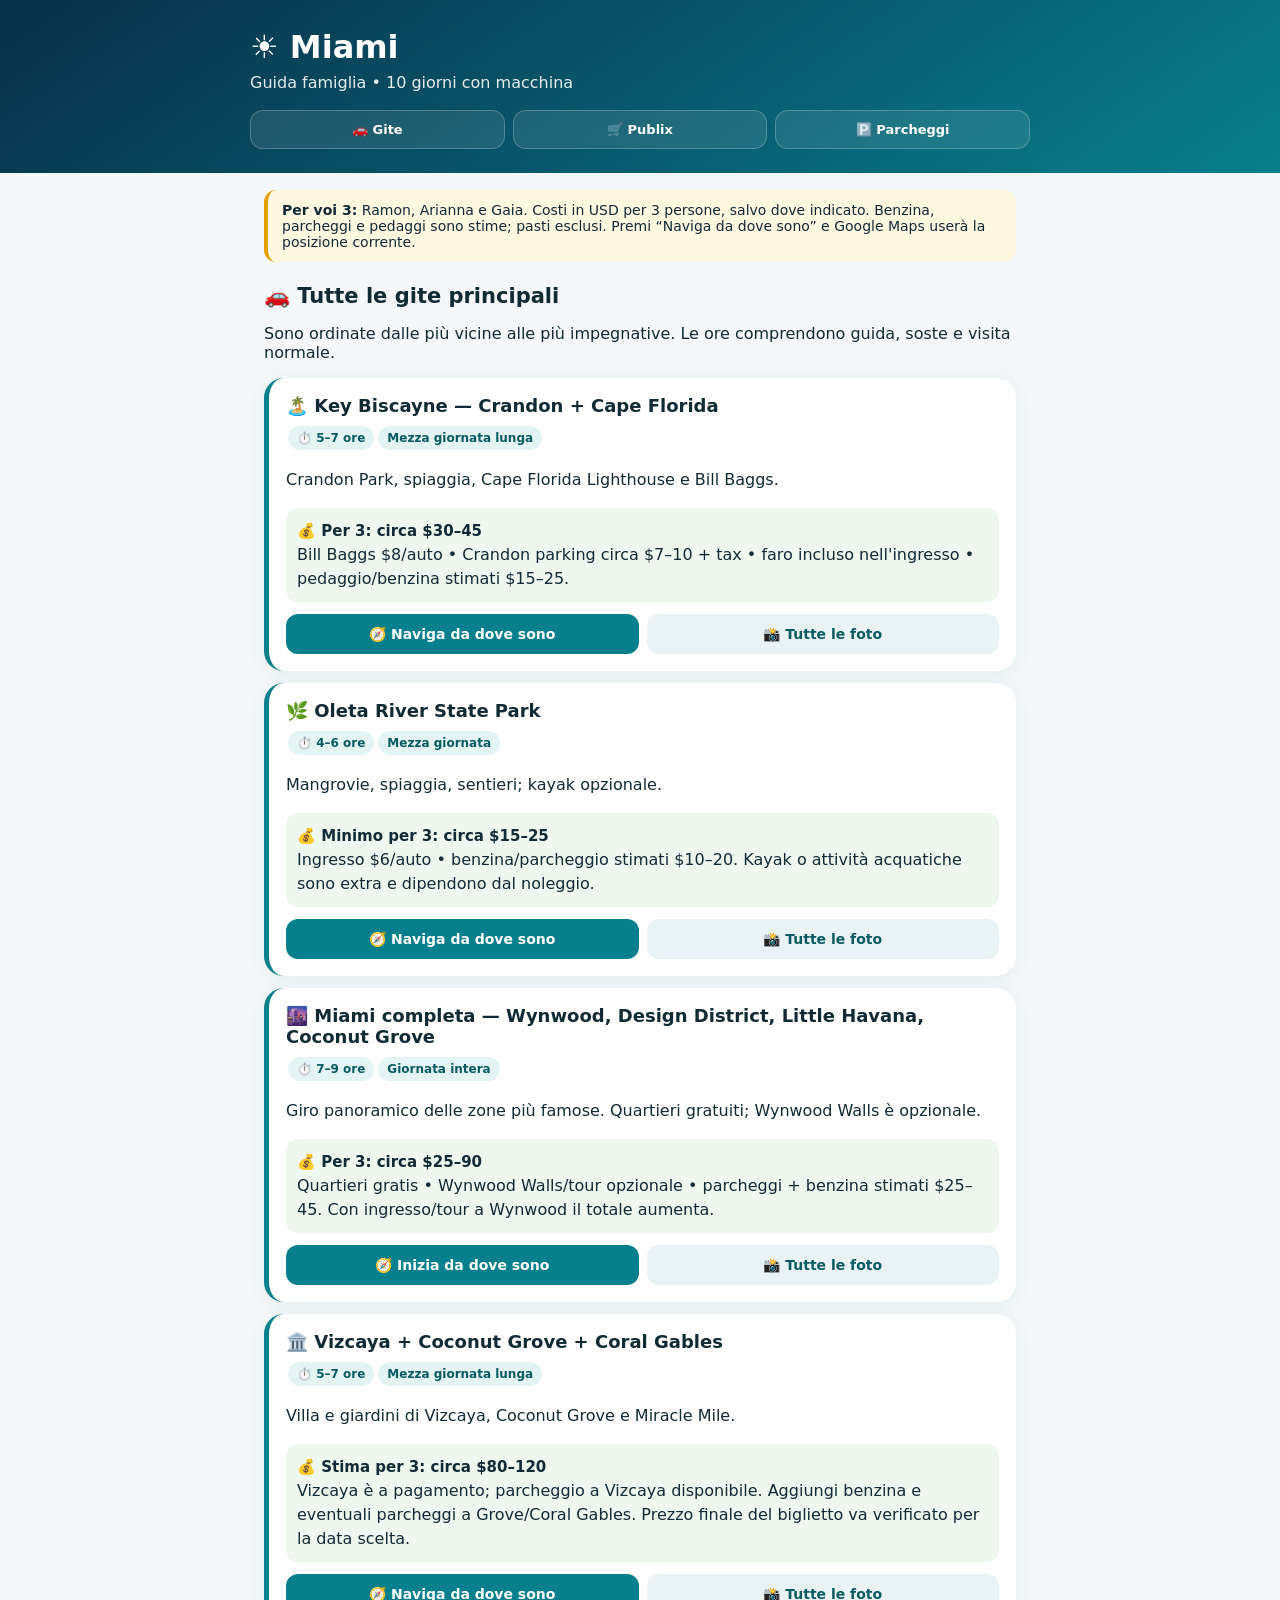
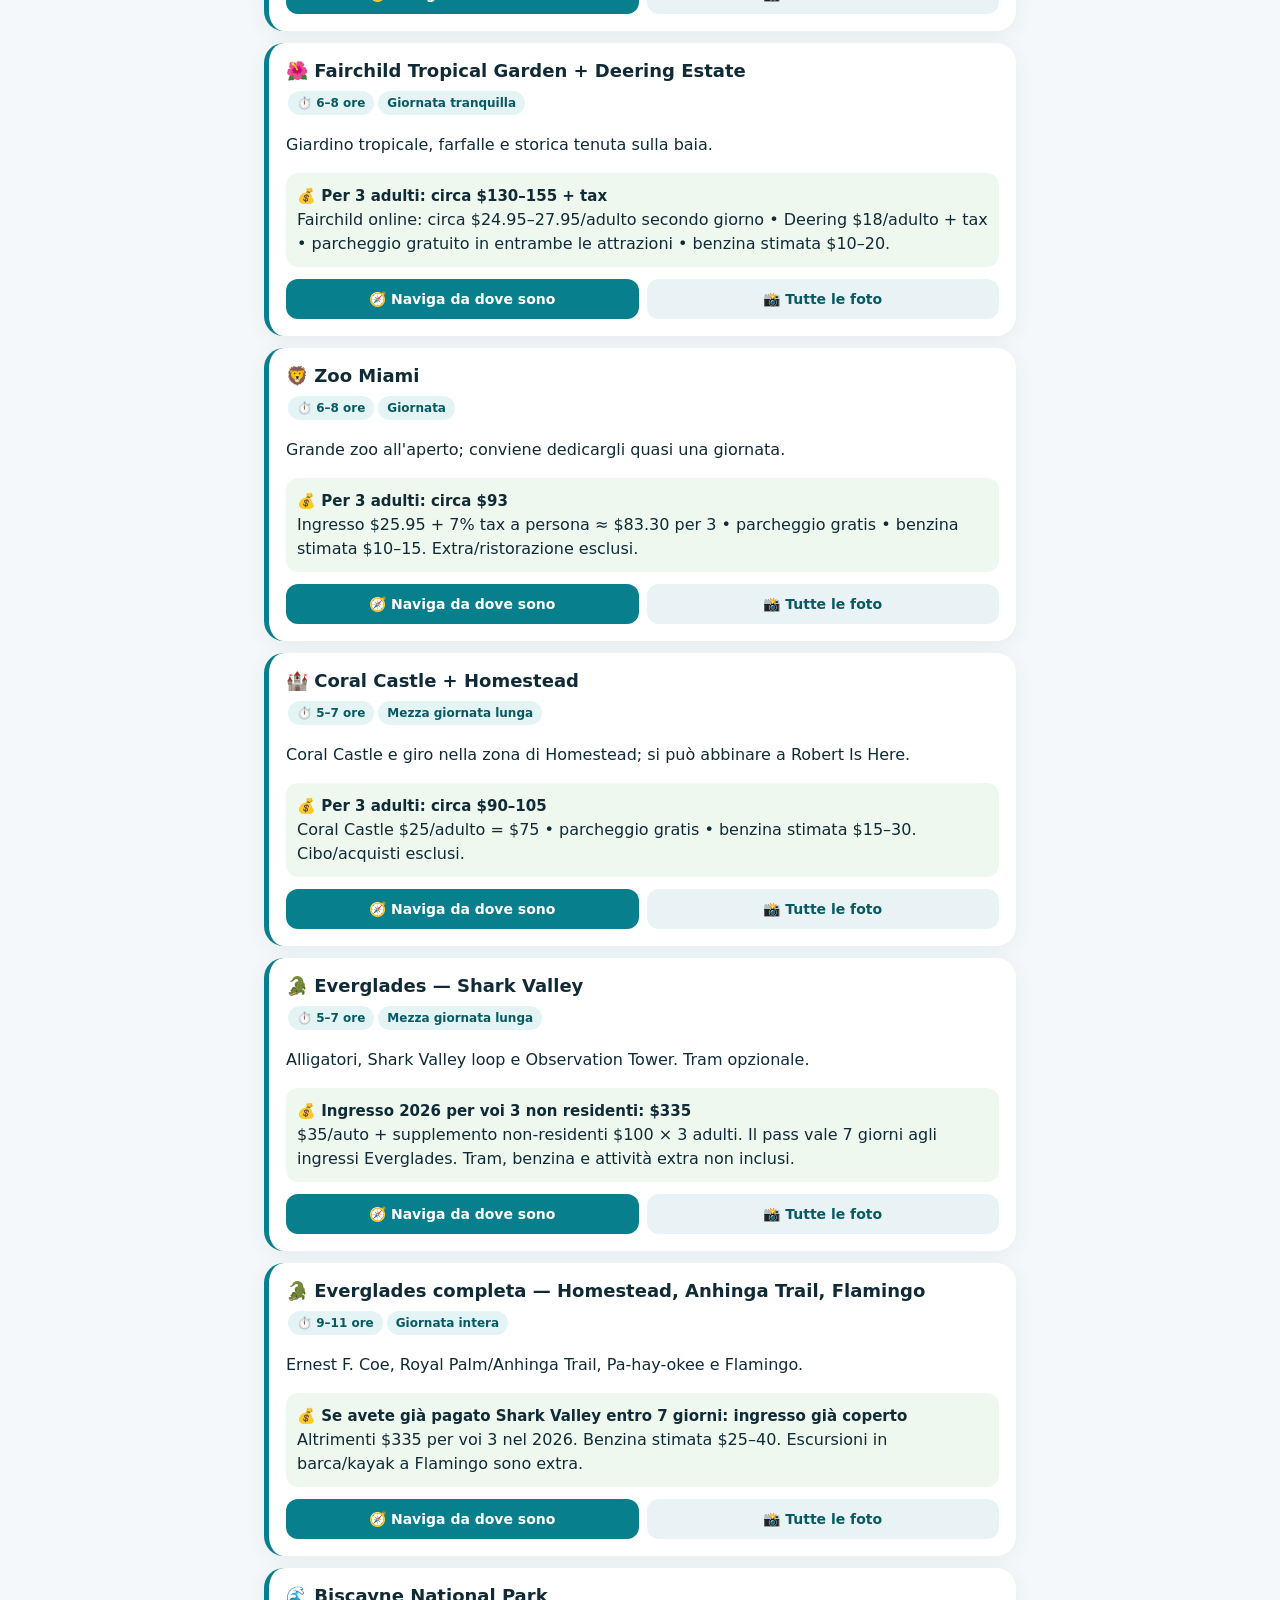
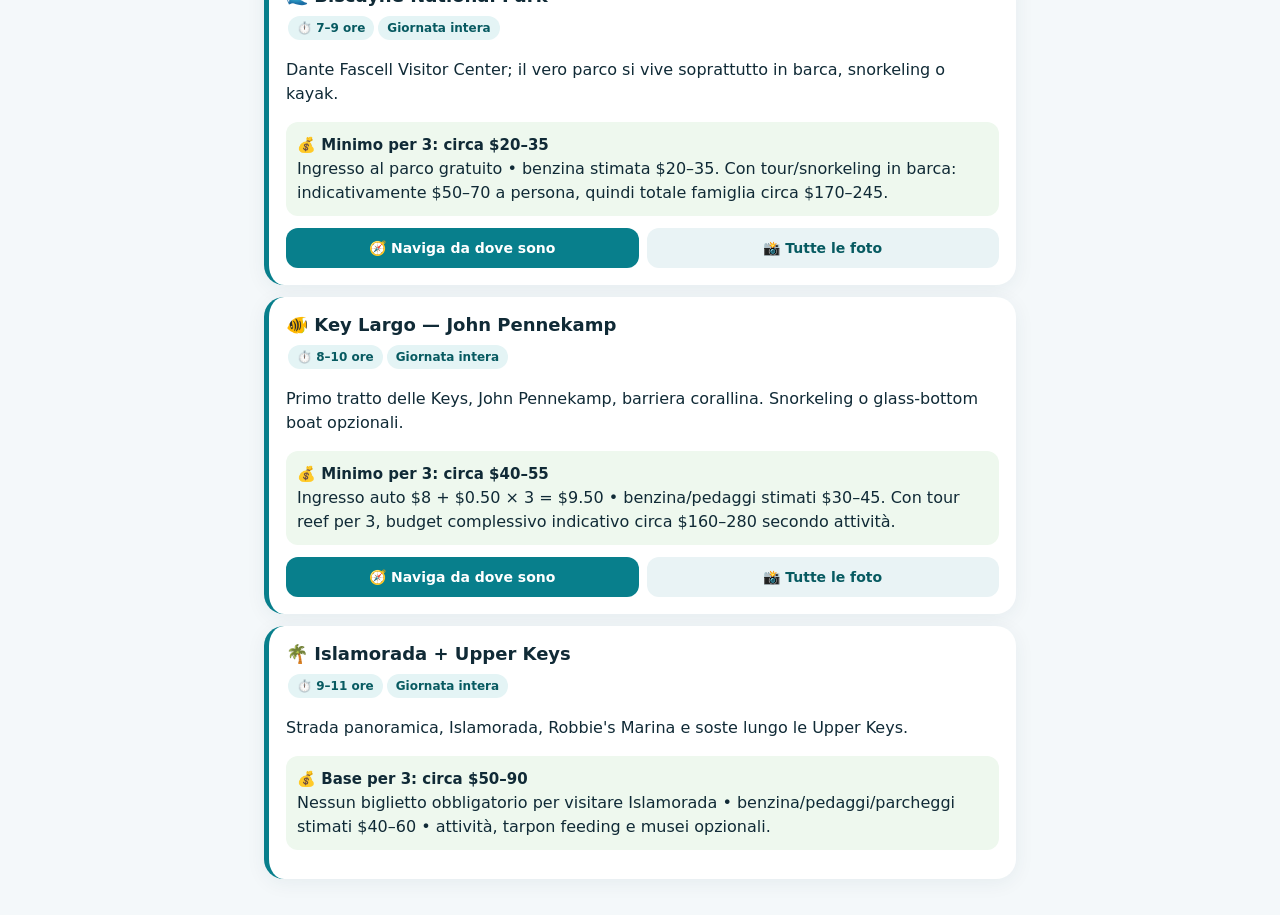
==== commit 77385ac3: "Expand Miami driving trips with times, family costs and photo links" ====
--- a/index.html
+++ b/index.html
@@ -1,47 +1,30 @@
 <!doctype html>
-<html lang="it">
-<head>
-<meta charset="utf-8">
-<meta name="viewport" content="width=device-width,initial-scale=1,viewport-fit=cover">
-<meta name="theme-color" content="#082f49">
-<link rel="manifest" href="manifest.webmanifest">
-<title>Miami • Guida famiglia</title>
-<style>
-*{box-sizing:border-box}html{scroll-behavior:smooth}body{margin:0;font-family:system-ui,-apple-system,Segoe UI,sans-serif;background:#f4f8fa;color:#102a36}header{background:linear-gradient(145deg,#082f49,#087f8c);color:#fff;padding:28px 18px 24px}header .wrap,main{max-width:780px;margin:auto}h1{margin:0;font-size:32px}header p{margin:7px 0 0;opacity:.9}.quick{display:grid;grid-template-columns:repeat(3,1fr);gap:8px;margin-top:18px}.quick a{background:#ffffff18;border:1px solid #ffffff38;color:#fff;text-decoration:none;text-align:center;padding:11px 5px;border-radius:13px;font-size:13px;font-weight:700}main{padding:14px}.alert{background:#fff7df;border-left:4px solid #e5a000;padding:12px 14px;border-radius:12px;margin:3px 0 14px;font-size:14px}.section{margin:22px 0}.section h2{font-size:21px;margin:0 0 10px}.feature{background:#fff;border-radius:20px;padding:17px;box-shadow:0 4px 20px #173d4d10;margin-bottom:12px}.feature h3{margin:0 0 8px;font-size:18px}.pill{display:inline-block;background:#e4f4f5;color:#075a61;padding:5px 9px;border-radius:999px;font-size:12px;font-weight:800;margin:2px}.actions{display:flex;gap:8px;flex-wrap:wrap;margin-top:12px}.btn{flex:1;min-width:135px;text-align:center;background:#087f8c;color:#fff;text-decoration:none;padding:12px;border-radius:12px;font-weight:800;font-size:14px;border:0;cursor:pointer}.btn.alt{background:#e9f3f5;color:#075a61}.grid{display:grid;grid-template-columns:1fr 1fr;gap:10px}.place{background:#fff;border-radius:16px;padding:14px;box-shadow:0 2px 14px #173d4d0c}.place b{display:block;font-size:15px;margin:5px 0 2px}.place small{color:#667981}.trip{border-left:5px solid #087f8c}.trip ol{line-height:1.65;padding-left:22px}.foot{font-size:12px;color:#6b7c83;line-height:1.5;padding:8px 2px 30px}@media(max-width:480px){.grid{grid-template-columns:1fr}.quick{grid-template-columns:repeat(2,1fr)}header{padding-top:22px}}
-</style>
-</head>
-<body>
-<header><div class="wrap"><h1>☀️ Miami</h1><p>Guida famiglia • Miami & Miami Beach</p><div class="quick"><a href="#muoversi">🚌 Mezzi</a><a href="#auto">🚗 Auto</a><a href="#supermercati">🛒 Publix</a><a href="#gite">🗺️ Gite</a><a href="#posti">📍 Posti</a><a href="#utili">🆘 Utili</a></div></div></header>
-<main>
-<div class="alert"><b>Regola semplice:</b> i pulsanti “Naviga da dove sono” aprono Google Maps usando la tua posizione corrente come punto di partenza.</div>
-<section class="section" id="muoversi"><h2>🚌 Muoversi senza macchina</h2><div class="feature"><h3>🚎 South Beach Trolley</h3><p><b>Gratuito.</b> Comodo per gli spostamenti dentro Miami Beach.</p><div class="actions"><a class="btn alt" target="_blank" href="https://www.miamibeachfl.gov/trolleytracker/">🚎 Trolley LIVE</a></div></div><div class="feature"><h3>🚆 Metromover</h3><p><b>Gratuito.</b> Utile a Downtown e Brickell.</p><div class="actions"><a class="btn" target="_blank" href="https://www.google.com/maps/search/?api=1&query=Metromover+Miami">📍 Apri su Maps</a></div></div></section>
-<section class="section" id="auto"><h2>🚗 Auto e parcheggi</h2><div class="feature"><h3>💰 NextCar — 2609 Collins Ave</h3><p>Opzione economica individuata durante il viaggio. Controlla sempre totale finale, assicurazione, deposito e pedaggi.</p><div class="actions"><a class="btn" target="_blank" href="https://www.google.com/maps/dir/?api=1&destination=2609+Collins+Ave,Miami+Beach,FL&travelmode=driving">🧭 Naviga da dove sono</a></div></div><div class="feature"><h3>📍 SIXT — 701 5th St</h3><div class="actions"><a class="btn" target="_blank" href="https://www.google.com/maps/dir/?api=1&destination=701+5th+St,Miami+Beach,FL&travelmode=driving">🧭 Naviga da dove sono</a></div></div><div class="feature"><h3>🅿️ Parcheggi vicini alla mia posizione</h3><p>Apre Google Maps e cerca i parcheggi intorno a dove ti trovi in quel momento.</p><div class="actions"><a class="btn" target="_blank" href="https://www.google.com/maps/search/?api=1&query=public+parking+near+me">🅿️ Cerca parcheggi vicino a me</a></div></div></section>
-<section class="section" id="supermercati"><h2>🛒 5 Publix grandi e ben forniti</h2><p>Selezione pratica tra Miami Beach e Miami. Premi <b>Naviga da dove sono</b>: Google Maps userà la posizione corrente del telefono, non l'hotel.</p>
-<div class="feature"><h3>1. Publix Super Market On the Bay</h3><p><b>1920 West Ave, Miami Beach</b> • grande supermercato su più livelli, molto comodo a Miami Beach.</p><div class="actions"><a class="btn" target="_blank" href="https://www.google.com/maps/dir/?api=1&destination=1920+West+Ave,Miami+Beach,FL+33139&travelmode=driving">🧭 Naviga da dove sono</a></div></div>
-<div class="feature"><h3>2. Publix Super Market at Fifth & Alton</h3><p><b>1100 6th St, Miami Beach</b> • grande e completo, molto comodo per South Beach.</p><div class="actions"><a class="btn" target="_blank" href="https://www.google.com/maps/dir/?api=1&destination=1100+6th+St,Miami+Beach,FL+33139&travelmode=driving">🧭 Naviga da dove sono</a></div></div>
-<div class="feature"><h3>3. Publix Super Market at North Shore</h3><p><b>6876 Collins Ave, Miami Beach</b> • grande, full-service e con ampia scelta.</p><div class="actions"><a class="btn" target="_blank" href="https://www.google.com/maps/dir/?api=1&destination=6876+Collins+Ave,Miami+Beach,FL+33141&travelmode=driving">🧭 Naviga da dove sono</a></div></div>
-<div class="feature"><h3>4. Publix Super Market at River Landing</h3><p><b>1420 NW North River Dr, Miami</b> • supermercato moderno e completo nel complesso River Landing.</p><div class="actions"><a class="btn" target="_blank" href="https://www.google.com/maps/dir/?api=1&destination=1420+NW+North+River+Dr,Miami,FL+33125&travelmode=driving">🧭 Naviga da dove sono</a></div></div>
-<div class="feature"><h3>5. Publix — Briar Bay Shopping Center</h3><p><b>13005 SW 89th Pl, Miami</b> • nuova sede di circa <b>53.287 sq ft</b>, tra i formati Publix più grandi dell'area.</p><div class="actions"><a class="btn" target="_blank" href="https://www.google.com/maps/dir/?api=1&destination=13005+SW+89th+Pl,Miami,FL+33176&travelmode=driving">🧭 Naviga da dove sono</a></div></div>
-</section>
-<section class="section" id="gite"><h2>🗺️ Ho la macchina: dove vado?</h2><p>Durate indicative complessive, compresi spostamenti e tempo per godersi le tappe. Il traffico può allungarle.</p>
-<div class="feature trip"><h3>🏝️ Key Biscayne</h3><span class="pill">⏱️ 4–6 ore</span><span class="pill">Mezza giornata</span><p>Virginia Key, Crandon Park e Bill Baggs Cape Florida State Park con faro.</p><div class="actions"><a class="btn" target="_blank" href="https://www.google.com/maps/dir/?api=1&destination=Bill+Baggs+Cape+Florida+State+Park,FL&travelmode=driving">🚗 Naviga da dove sono</a></div></div>
-<div class="feature trip"><h3>🐊 Everglades — Shark Valley</h3><span class="pill">⏱️ 5–7 ore</span><span class="pill">Mezza giornata lunga</span><p>Shark Valley Visitor Center, percorso naturalistico e torre panoramica.</p><div class="actions"><a class="btn" target="_blank" href="https://www.google.com/maps/dir/?api=1&destination=Shark+Valley+Visitor+Center,FL&travelmode=driving">🚗 Naviga da dove sono</a></div></div>
-<div class="feature trip"><h3>🌴 Everglades + Homestead</h3><span class="pill">⏱️ 8–10 ore</span><span class="pill">Giornata intera</span><p>Ernest F. Coe Visitor Center, Royal Palm / Anhinga Trail e zona Homestead; se c'è tempo, Biscayne National Park.</p><div class="actions"><a class="btn" target="_blank" href="https://www.google.com/maps/dir/?api=1&destination=Ernest+F+Coe+Visitor+Center,Homestead,FL&travelmode=driving">🚗 Naviga da dove sono</a></div></div>
-<div class="feature trip"><h3>🌅 Florida Keys → Key Largo / Islamorada</h3><span class="pill">⏱️ 8–10 ore</span><span class="pill">Giornata intera</span><p>Key Largo, John Pennekamp Coral Reef State Park e, se avete tempo, Islamorada.</p><div class="actions"><a class="btn" target="_blank" href="https://www.google.com/maps/dir/?api=1&destination=John+Pennekamp+Coral+Reef+State+Park,Key+Largo,FL&travelmode=driving">🚗 Naviga da dove sono</a></div></div>
-<div class="feature trip"><h3>🌅 Key West</h3><span class="pill">⏱️ 13–15 ore</span><span class="pill">Giornata intera molto lunga</span><p>Islamorada, Seven Mile Bridge, Southernmost Point, Duval Street e Mallory Square. Conviene partire molto presto.</p><div class="actions"><a class="btn" target="_blank" href="https://www.google.com/maps/dir/?api=1&destination=Mallory+Square,Key+West,FL&travelmode=driving">🚗 Naviga da dove sono</a></div></div>
-<div class="feature trip"><h3>🌆 Miami panoramica in auto</h3><span class="pill">⏱️ 6–8 ore</span><span class="pill">Giornata tranquilla</span><p>Wynwood, Design District, Little Havana, Coral Gables e Coconut Grove.</p><div class="actions"><a class="btn" target="_blank" href="https://www.google.com/maps/dir/?api=1&destination=Wynwood+Walls,Miami,FL&travelmode=driving">🚗 Inizia da dove sono</a></div></div>
-</section>
-<section class="section" id="posti"><h2>📍 Destinazioni rapide</h2><div class="grid">
-<div class="place"><b>🏨 Metropole Suites</b><small>635 Collins Ave</small><div class="actions"><a class="btn" target="_blank" href="https://www.google.com/maps/dir/?api=1&destination=635+Collins+Ave,Miami+Beach,FL">Naviga</a></div></div>
-<div class="place"><b>🛍️ Lincoln Road</b><small>Miami Beach</small><div class="actions"><a class="btn" target="_blank" href="https://www.google.com/maps/dir/?api=1&destination=Lincoln+Road,Miami+Beach,FL">Naviga</a></div></div>
-<div class="place"><b>🏙️ Brickell</b><small>Miami</small><div class="actions"><a class="btn" target="_blank" href="https://www.google.com/maps/dir/?api=1&destination=Brickell+City+Centre,Miami,FL">Naviga</a></div></div>
-<div class="place"><b>🎡 Bayside</b><small>401 Biscayne Blvd</small><div class="actions"><a class="btn" target="_blank" href="https://www.google.com/maps/dir/?api=1&destination=401+Biscayne+Blvd,Miami,FL">Naviga</a></div></div>
-<div class="place"><b>🎨 Wynwood</b><small>Miami</small><div class="actions"><a class="btn" target="_blank" href="https://www.google.com/maps/dir/?api=1&destination=Wynwood+Walls,Miami,FL">Naviga</a></div></div>
-<div class="place"><b>🇨🇺 Little Havana</b><small>Calle Ocho</small><div class="actions"><a class="btn" target="_blank" href="https://www.google.com/maps/dir/?api=1&destination=Domino+Park,Miami,FL">Naviga</a></div></div>
-</div></section>
-<section class="section" id="utili"><h2>🆘 Utili</h2><div class="feature"><h3>🚨 Emergenze</h3><p><b>911</b> • Mount Sinai Medical Center, 4300 Alton Rd.</p></div><div class="feature"><h3>💊 Walgreens</h3><p>501 Collins Ave.</p><div class="actions"><a class="btn" target="_blank" href="https://www.google.com/maps/dir/?api=1&destination=501+Collins+Ave,Miami+Beach,FL">Naviga da dove sono</a></div></div></section>
-<p class="foot">I percorsi vengono ricalcolati da Google Maps in base alla posizione corrente e alla situazione disponibile. Le durate delle gite sono indicative e possono cambiare con traffico, soste e attività scelte.</p>
-</main>
-<script>if('serviceWorker' in navigator){navigator.serviceWorker.register('./sw.js').catch(()=>{});}</script>
-</body>
-</html>+<html lang="it"><head><meta charset="utf-8"><meta name="viewport" content="width=device-width,initial-scale=1,viewport-fit=cover"><meta name="theme-color" content="#082f49"><link rel="manifest" href="manifest.webmanifest"><title>Miami • Guida famiglia</title><style>
+*{box-sizing:border-box}html{scroll-behavior:smooth}body{margin:0;font-family:system-ui,-apple-system,Segoe UI,sans-serif;background:#f4f8fa;color:#102a36}header{background:linear-gradient(145deg,#082f49,#087f8c);color:#fff;padding:28px 18px 24px}header .wrap,main{max-width:780px;margin:auto}h1{margin:0;font-size:32px}header p{margin:7px 0 0;opacity:.9}.quick{display:grid;grid-template-columns:repeat(3,1fr);gap:8px;margin-top:18px}.quick a{background:#ffffff18;border:1px solid #ffffff38;color:#fff;text-decoration:none;text-align:center;padding:11px 5px;border-radius:13px;font-size:13px;font-weight:700}main{padding:14px}.alert{background:#fff7df;border-left:4px solid #e5a000;padding:12px 14px;border-radius:12px;margin:3px 0 14px;font-size:14px}.section{margin:22px 0}.section h2{font-size:21px;margin:0 0 10px}.feature{background:#fff;border-radius:20px;padding:17px;box-shadow:0 4px 20px #173d4d10;margin-bottom:12px}.feature h3{margin:0 0 8px;font-size:18px}.pill{display:inline-block;background:#e4f4f5;color:#075a61;padding:5px 9px;border-radius:999px;font-size:12px;font-weight:800;margin:2px}.price{background:#eef8ee;border-radius:12px;padding:11px;margin:10px 0;line-height:1.5}.price b{font-size:15px}.actions{display:flex;gap:8px;flex-wrap:wrap;margin-top:12px}.btn{flex:1;min-width:135px;text-align:center;background:#087f8c;color:#fff;text-decoration:none;padding:12px;border-radius:12px;font-weight:800;font-size:14px;border:0}.btn.alt{background:#e9f3f5;color:#075a61}.trip{border-left:5px solid #087f8c}.trip p{line-height:1.5}.foot{font-size:12px;color:#6b7c83;line-height:1.5;padding:8px 2px 30px}@media(max-width:480px){.quick{grid-template-columns:repeat(2,1fr)}header{padding-top:22px}}
+</style></head><body><header><div class="wrap"><h1>☀️ Miami</h1><p>Guida famiglia • 10 giorni con macchina</p><div class="quick"><a href="#gite">🚗 Gite</a><a href="#supermercati">🛒 Publix</a><a href="#parcheggi">🅿️ Parcheggi</a></div></div></header><main>
+<div class="alert"><b>Per voi 3:</b> Ramon, Arianna e Gaia. Costi in USD per 3 persone, salvo dove indicato. Benzina, parcheggi e pedaggi sono stime; pasti esclusi. Premi “Naviga da dove sono” e Google Maps userà la posizione corrente.</div>
+<section class="section" id="gite"><h2>🚗 Tutte le gite principali</h2><p>Sono ordinate dalle più vicine alle più impegnative. Le ore comprendono guida, soste e visita normale.</p>
+
+<div class="feature trip"><h3>🏝️ Key Biscayne — Crandon + Cape Florida</h3><span class="pill">⏱️ 5–7 ore</span><span class="pill">Mezza giornata lunga</span><p>Crandon Park, spiaggia, Cape Florida Lighthouse e Bill Baggs.</p><div class="price"><b>💰 Per 3: circa $30–45</b><br>Bill Baggs $8/auto • Crandon parking circa $7–10 + tax • faro incluso nell'ingresso • pedaggio/benzina stimati $15–25.</div><div class="actions"><a class="btn" href="https://www.google.com/maps/dir/?api=1&destination=Bill+Baggs+Cape+Florida+State+Park,FL&travelmode=driving" target="_blank">🧭 Naviga da dove sono</a><a class="btn alt" href="https://www.google.com/search?tbm=isch&q=Key+Biscayne+Crandon+Park+Cape+Florida+Lighthouse" target="_blank">📸 Tutte le foto</a></div></div>
+
+<div class="feature trip"><h3>🌿 Oleta River State Park</h3><span class="pill">⏱️ 4–6 ore</span><span class="pill">Mezza giornata</span><p>Mangrovie, spiaggia, sentieri; kayak opzionale.</p><div class="price"><b>💰 Minimo per 3: circa $15–25</b><br>Ingresso $6/auto • benzina/parcheggio stimati $10–20. Kayak o attività acquatiche sono extra e dipendono dal noleggio.</div><div class="actions"><a class="btn" href="https://www.google.com/maps/dir/?api=1&destination=Oleta+River+State+Park,FL&travelmode=driving" target="_blank">🧭 Naviga da dove sono</a><a class="btn alt" href="https://www.google.com/search?tbm=isch&q=Oleta+River+State+Park+kayak+mangroves" target="_blank">📸 Tutte le foto</a></div></div>
+
+<div class="feature trip"><h3>🌆 Miami completa — Wynwood, Design District, Little Havana, Coconut Grove</h3><span class="pill">⏱️ 7–9 ore</span><span class="pill">Giornata intera</span><p>Giro panoramico delle zone più famose. Quartieri gratuiti; Wynwood Walls è opzionale.</p><div class="price"><b>💰 Per 3: circa $25–90</b><br>Quartieri gratis • Wynwood Walls/tour opzionale • parcheggi + benzina stimati $25–45. Con ingresso/tour a Wynwood il totale aumenta.</div><div class="actions"><a class="btn" href="https://www.google.com/maps/dir/?api=1&destination=Wynwood+Walls,Miami,FL&travelmode=driving" target="_blank">🧭 Inizia da dove sono</a><a class="btn alt" href="https://www.google.com/search?tbm=isch&q=Miami+Wynwood+Little+Havana+Design+District+Coconut+Grove" target="_blank">📸 Tutte le foto</a></div></div>
+
+<div class="feature trip"><h3>🏛️ Vizcaya + Coconut Grove + Coral Gables</h3><span class="pill">⏱️ 5–7 ore</span><span class="pill">Mezza giornata lunga</span><p>Villa e giardini di Vizcaya, Coconut Grove e Miracle Mile.</p><div class="price"><b>💰 Stima per 3: circa $80–120</b><br>Vizcaya è a pagamento; parcheggio a Vizcaya disponibile. Aggiungi benzina e eventuali parcheggi a Grove/Coral Gables. Prezzo finale del biglietto va verificato per la data scelta.</div><div class="actions"><a class="btn" href="https://www.google.com/maps/dir/?api=1&destination=Vizcaya+Museum+and+Gardens,Miami,FL&travelmode=driving" target="_blank">🧭 Naviga da dove sono</a><a class="btn alt" href="https://www.google.com/search?tbm=isch&q=Vizcaya+Museum+Gardens+Coconut+Grove+Coral+Gables" target="_blank">📸 Tutte le foto</a></div></div>
+
+<div class="feature trip"><h3>🌺 Fairchild Tropical Garden + Deering Estate</h3><span class="pill">⏱️ 6–8 ore</span><span class="pill">Giornata tranquilla</span><p>Giardino tropicale, farfalle e storica tenuta sulla baia.</p><div class="price"><b>💰 Per 3 adulti: circa $130–155 + tax</b><br>Fairchild online: circa $24.95–27.95/adulto secondo giorno • Deering $18/adulto + tax • parcheggio gratuito in entrambe le attrazioni • benzina stimata $10–20.</div><div class="actions"><a class="btn" href="https://www.google.com/maps/dir/?api=1&destination=Fairchild+Tropical+Botanic+Garden,FL&travelmode=driving" target="_blank">🧭 Naviga da dove sono</a><a class="btn alt" href="https://www.google.com/search?tbm=isch&q=Fairchild+Tropical+Botanic+Garden+Deering+Estate" target="_blank">📸 Tutte le foto</a></div></div>
+
+<div class="feature trip"><h3>🦁 Zoo Miami</h3><span class="pill">⏱️ 6–8 ore</span><span class="pill">Giornata</span><p>Grande zoo all'aperto; conviene dedicargli quasi una giornata.</p><div class="price"><b>💰 Per 3 adulti: circa $93</b><br>Ingresso $25.95 + 7% tax a persona ≈ $83.30 per 3 • parcheggio gratis • benzina stimata $10–15. Extra/ristorazione esclusi.</div><div class="actions"><a class="btn" href="https://www.google.com/maps/dir/?api=1&destination=Zoo+Miami,FL&travelmode=driving" target="_blank">🧭 Naviga da dove sono</a><a class="btn alt" href="https://www.google.com/search?tbm=isch&q=Zoo+Miami+Florida" target="_blank">📸 Tutte le foto</a></div></div>
+
+<div class="feature trip"><h3>🏰 Coral Castle + Homestead</h3><span class="pill">⏱️ 5–7 ore</span><span class="pill">Mezza giornata lunga</span><p>Coral Castle e giro nella zona di Homestead; si può abbinare a Robert Is Here.</p><div class="price"><b>💰 Per 3 adulti: circa $90–105</b><br>Coral Castle $25/adulto = $75 • parcheggio gratis • benzina stimata $15–30. Cibo/acquisti esclusi.</div><div class="actions"><a class="btn" href="https://www.google.com/maps/dir/?api=1&destination=Coral+Castle,Homestead,FL&travelmode=driving" target="_blank">🧭 Naviga da dove sono</a><a class="btn alt" href="https://www.google.com/search?tbm=isch&q=Coral+Castle+Homestead+Florida" target="_blank">📸 Tutte le foto</a></div></div>
+
+<div class="feature trip"><h3>🐊 Everglades — Shark Valley</h3><span class="pill">⏱️ 5–7 ore</span><span class="pill">Mezza giornata lunga</span><p>Alligatori, Shark Valley loop e Observation Tower. Tram opzionale.</p><div class="price"><b>💰 Ingresso 2026 per voi 3 non residenti: $335</b><br>$35/auto + supplemento non-residenti $100 × 3 adulti. Il pass vale 7 giorni agli ingressi Everglades. Tram, benzina e attività extra non inclusi.</div><div class="actions"><a class="btn" href="https://www.google.com/maps/dir/?api=1&destination=Shark+Valley+Visitor+Center,FL&travelmode=driving" target="_blank">🧭 Naviga da dove sono</a><a class="btn alt" href="https://www.google.com/search?tbm=isch&q=Everglades+Shark+Valley+alligators+observation+tower" target="_blank">📸 Tutte le foto</a></div></div>
+
+<div class="feature trip"><h3>🐊 Everglades completa — Homestead, Anhinga Trail, Flamingo</h3><span class="pill">⏱️ 9–11 ore</span><span class="pill">Giornata intera</span><p>Ernest F. Coe, Royal Palm/Anhinga Trail, Pa-hay-okee e Flamingo.</p><div class="price"><b>💰 Se avete già pagato Shark Valley entro 7 giorni: ingresso già coperto</b><br>Altrimenti $335 per voi 3 nel 2026. Benzina stimata $25–40. Escursioni in barca/kayak a Flamingo sono extra.</div><div class="actions"><a class="btn" href="https://www.google.com/maps/dir/?api=1&destination=Flamingo+Visitor+Center,Everglades+National+Park,FL&travelmode=driving" target="_blank">🧭 Naviga da dove sono</a><a class="btn alt" href="https://www.google.com/search?tbm=isch&q=Everglades+Anhinga+Trail+Flamingo+Florida" target="_blank">📸 Tutte le foto</a></div></div>
+
+<div class="feature trip"><h3>🌊 Biscayne National Park</h3><span class="pill">⏱️ 7–9 ore</span><span class="pill">Giornata intera</span><p>Dante Fascell Visitor Center; il vero parco si vive soprattutto in barca, snorkeling o kayak.</p><div class="price"><b>💰 Minimo per 3: circa $20–35</b><br>Ingresso al parco gratuito • benzina stimata $20–35. Con tour/snorkeling in barca: indicativamente $50–70 a persona, quindi totale famiglia circa $170–245.</div><div class="actions"><a class="btn" href="https://www.google.com/maps/dir/?api=1&destination=Dante+Fascell+Visitor+Center,Homestead,FL&travelmode=driving" target="_blank">🧭 Naviga da dove sono</a><a class="btn alt" href="https://www.google.com/search?tbm=isch&q=Biscayne+National+Park+Boca+Chita+lighthouse+snorkeling" target="_blank">📸 Tutte le foto</a></div></div>
+
+<div class="feature trip"><h3>🐠 Key Largo — John Pennekamp</h3><span class="pill">⏱️ 8–10 ore</span><span class="pill">Giornata intera</span><p>Primo tratto delle Keys, John Pennekamp, barriera corallina. Snorkeling o glass-bottom boat opzionali.</p><div class="price"><b>💰 Minimo per 3: circa $40–55</b><br>Ingresso auto $8 + $0.50 × 3 = $9.50 • benzina/pedaggi stimati $30–45. Con tour reef per 3, budget complessivo indicativo circa $160–280 secondo attività.</div><div class="actions"><a class="btn" href="https://www.google.com/maps/dir/?api=1&destination=John+Pennekamp+Coral+Reef+State+Park,FL&travelmode=driving" target="_blank">🧭 Naviga da dove sono</a><a class="btn alt" href="https://www.google.com/search?tbm=isch&q=John+Pennekamp+Coral+Reef+State+Park+snorkeling+Key+Largo" target="_blank">📸 Tutte le foto</a></div></div>
+
+<div class="feature trip"><h3>🌴 Islamorada + Upper Keys</h3><span class="pill">⏱️ 9–11 ore</span><span class="pill">Giornata intera</span><p>Strada panoramica, Islamorada, Robbie's Marina e soste lungo le Upper Keys.</p><div class="price"><b>💰 Base per 3: circa $50–90</b><br>Nessun biglietto obbligatorio per visitare Islamorada • benzina/pedaggi/parcheggi stimati $40–60 • attività, tarpon feeding e musei opzionali.</div><div class="actions"><a class="btn" href="
